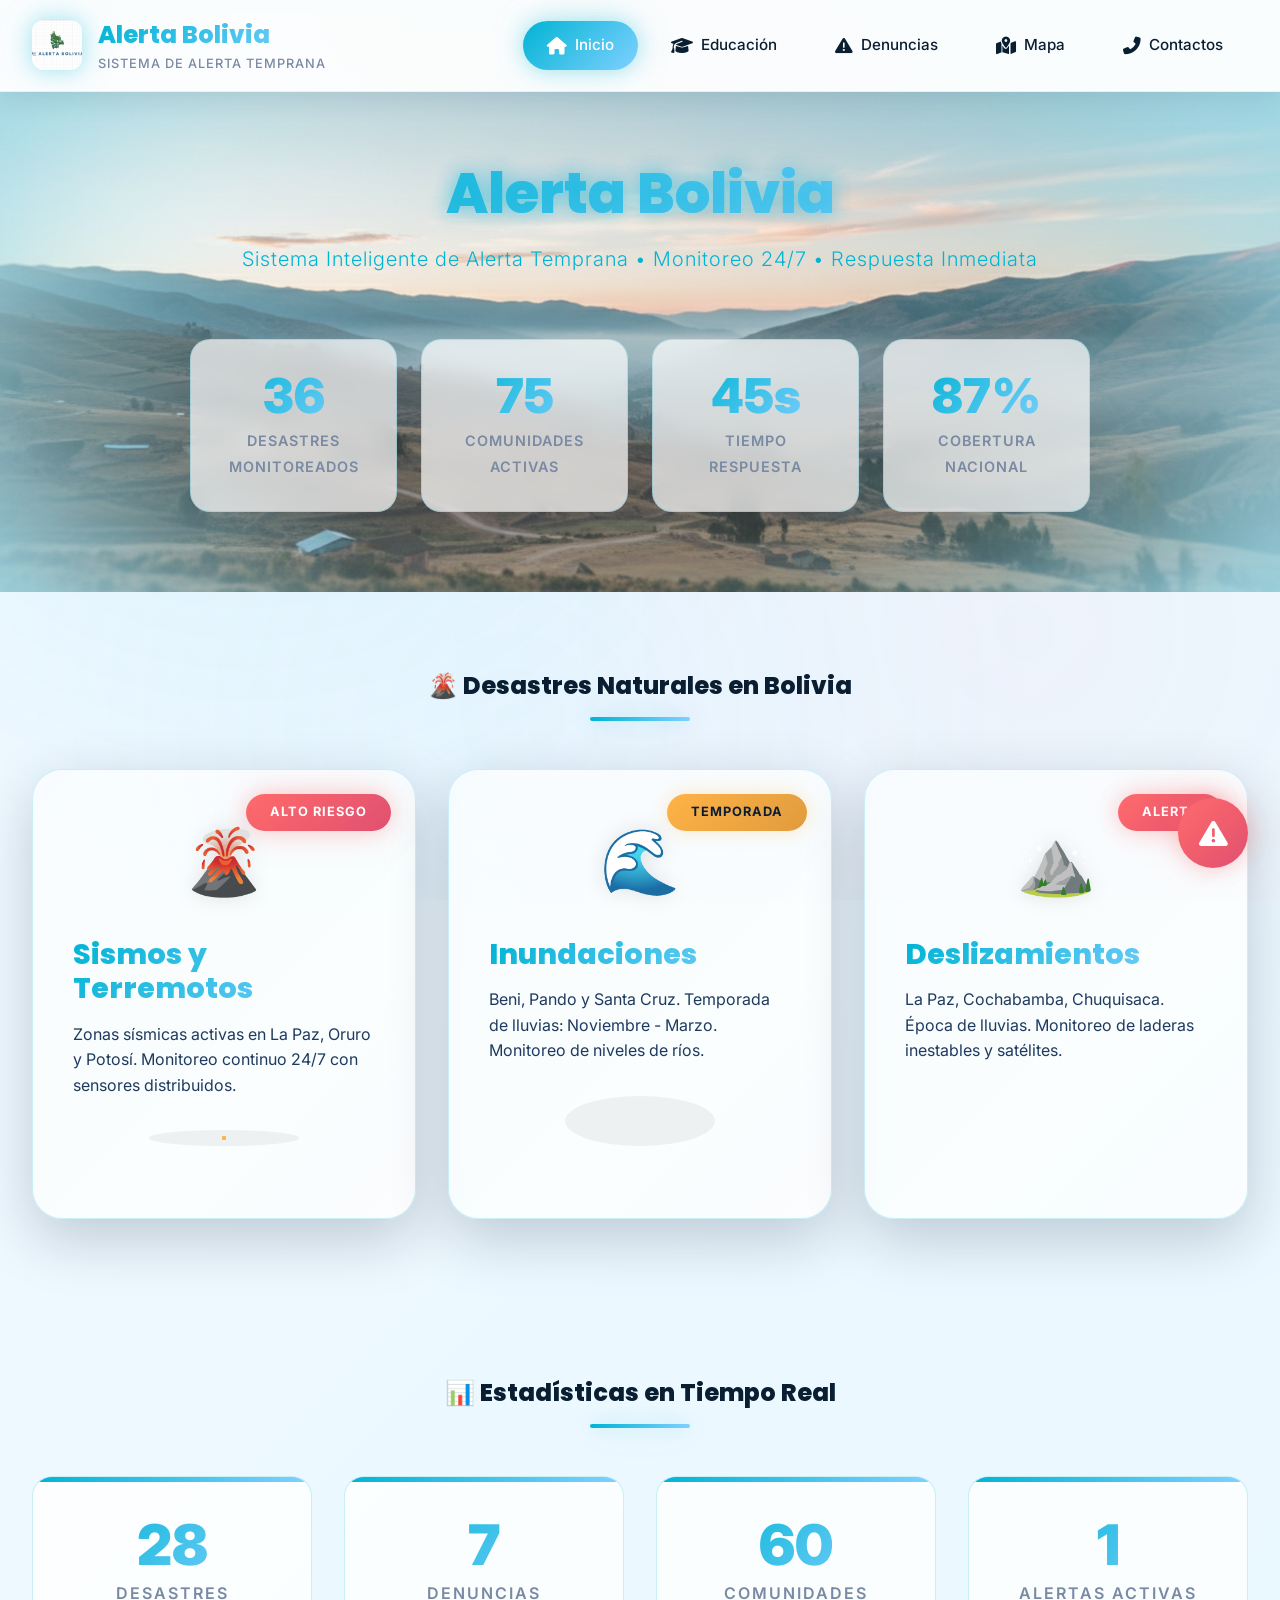
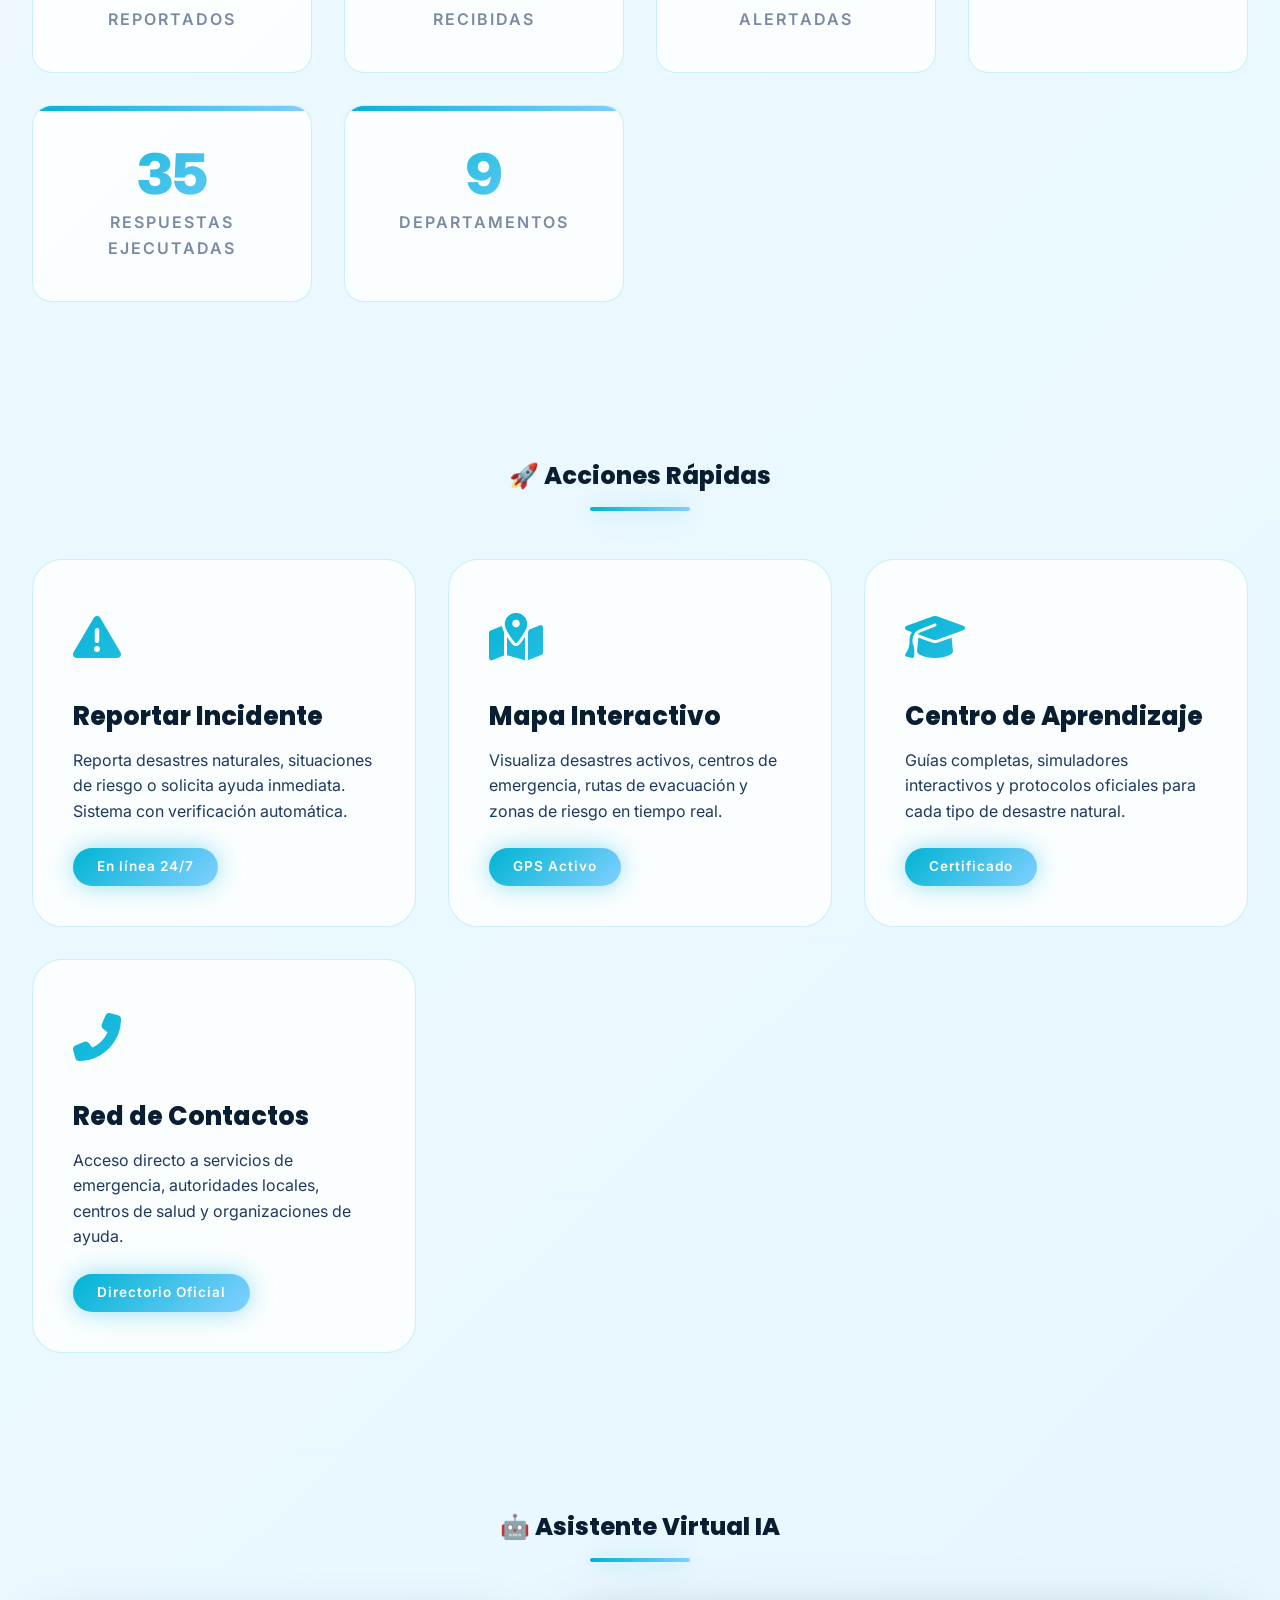
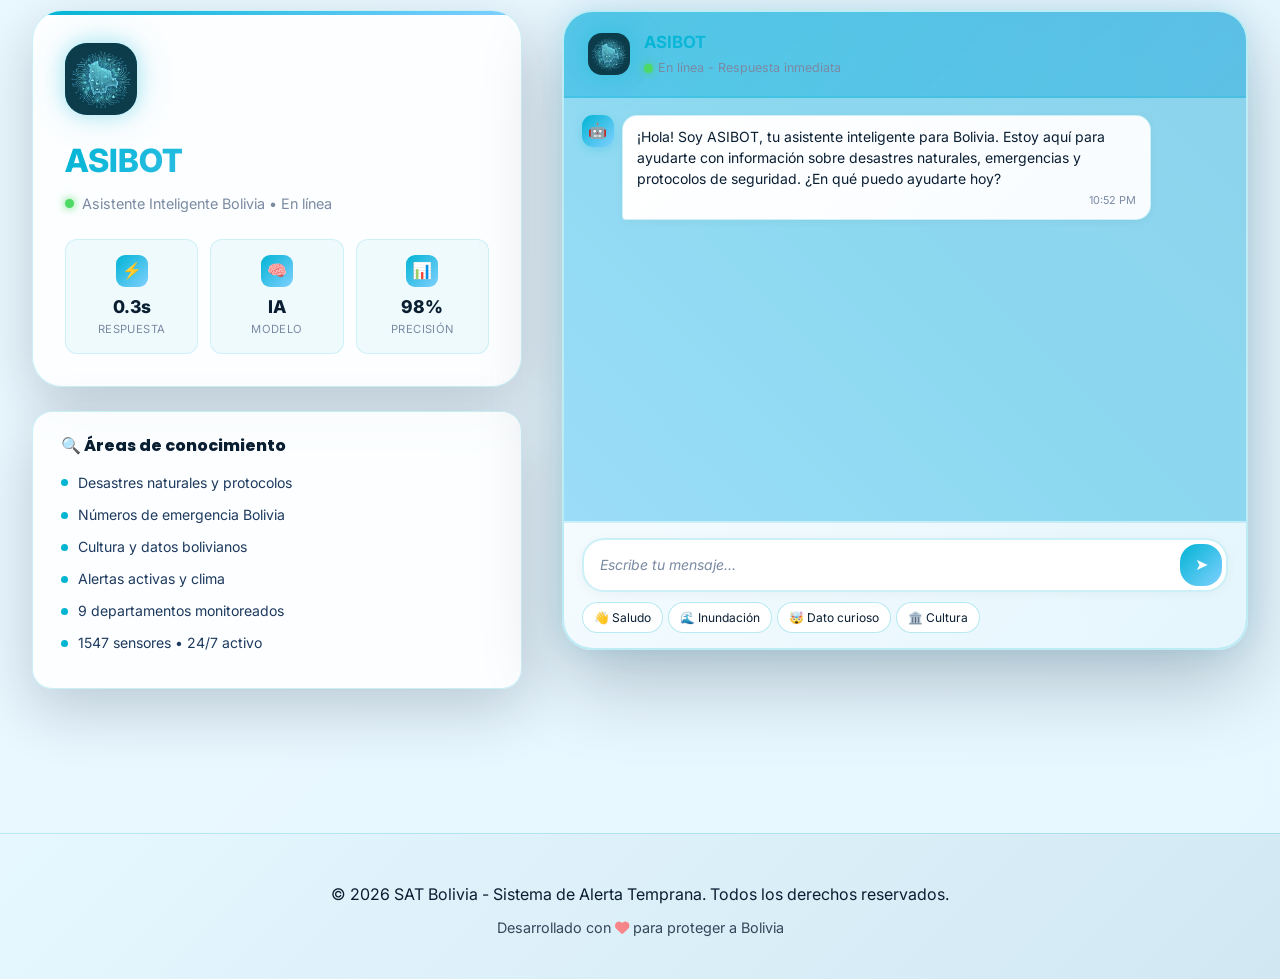
==== index.html @ 6e8999d2 "Update index.html" ====
<!DOCTYPE html>
<html lang="es">

<head>
    <meta charset="UTF-8">
    <meta name="viewport" content="width=device-width, initial-scale=1.0">
    <title>Alerta Bolivia - Sistema de Alerta Temprana</title>
    <meta name="theme-color" content="#E6F7FF">
    <meta name="apple-mobile-web-app-capable" content="yes">
    <meta name="apple-mobile-web-app-status-bar-style" content="black-translucent">
    <meta name="description" content="Sistema de Alerta Temprana de Bolivia - Monitoreo en tiempo real de desastres naturales">
    <link rel="icon" type="image/png" href="logo-192x192.png">
    <link rel="apple-touch-icon" href="logo-192x192.png">
    <link rel="manifest" href="./manifest.json">
    <link href="https://fonts.googleapis.com/css2?family=Inter:wght@300;400;500;600;700;800&family=Poppins:wght@700;800;900&display=swap" rel="stylesheet">
    <link rel="stylesheet" href="https://cdnjs.cloudflare.com/ajax/libs/font-awesome/6.4.0/css/all.min.css">

    <!-- CSS COMÚN (compartido con todas las páginas) -->
    <link rel="stylesheet" href="common.css">

    <!-- CSS ESPECÍFICO DE index.html -->
    <style>
        /* ===== ESTILOS EXCLUSIVOS DE LA PÁGINA DE INICIO ===== */
        
        h1,
        h2,
        h3,
        h4,
        h5,
        h6 {
            font-family: 'Poppins', sans-serif;
            font-weight: 800;
            line-height: 1.2;
            margin-bottom: 1rem;
        }
        
        h1 {
            font-size: 3.5rem;
            background: linear-gradient(135deg, var(--primary), var(--secondary));
            -webkit-background-clip: text;
            background-clip: text;
            color: transparent;
            animation: textGlow 3s ease-in-out infinite alternate;
        }
        
        .hero h1 {
            position: relative;
            animation: melt 3s infinite ease-in-out, textGlow 3s ease-in-out infinite alternate;
            text-shadow: 0 0 20px rgba(0, 180, 212, 0.3);
        }
        
        .hero h1::before,
        .hero h1::after {
            content: 'Alerta Bolivia';
            position: absolute;
            top: 0;
            left: 0;
            width: 100%;
            height: 100%;
            background: linear-gradient(135deg, var(--primary), var(--secondary));
            -webkit-background-clip: text;
            background-clip: text;
            color: transparent;
            z-index: -1;
            opacity: 0.5;
            animation: drip 3s ease-in-out;
        }
        
        .hero h1::after {
            filter: blur(10px);
            opacity: 0.3;
        }
        
        @keyframes melt {
            0%,
            100% {
                transform: translateY(0);
            }
            50% {
                transform: translateY(10px);
            }
        }
        
        @keyframes drip {
            0%,
            100% {
                transform: scaleY(1);
                opacity: 0.5;
            }
            50% {
                transform: scaleY(1.3);
                opacity: 0.7;
            }
        }
        
        @keyframes textGlow {
            from {
                text-shadow: 0 0 20px rgba(0, 180, 212, 0.1);
            }
            to {
                text-shadow: 0 0 30px rgba(0, 180, 212, 0.2), 0 0 40px rgba(0, 180, 212, 0.1);
            }
        }
        
        .hero {
            padding: 10rem 2rem 5rem;
            text-align: center;
            position: relative;
            overflow: hidden;
            max-width: 1550px;
            margin: 0 auto;
            background-image: url('fondo.png');
            background-size: cover;
            background-position: center;
            background-repeat: no-repeat;
            color: white;
        }
        
        .hero-background {
            position: absolute;
            top: 0;
            left: 0;
            width: 100%;
            height: 100%;
            background: radial-gradient(ellipse at center, rgba(0, 180, 212, 0.08) 0%, transparent 70%);
            z-index: -1;
            animation: heroPulse 8s ease-in-out infinite alternate;
        }
        
        @keyframes heroPulse {
            0% {
                transform: scale(1);
                opacity: 0.6;
            }
            100% {
                transform: scale(1.1);
                opacity: 0.8;
            }
        }
        
        .hero-content {
            max-width: 900px;
            margin: 0 auto;
            position: relative;
            z-index: 1;
        }
        
        .hero-subtitle {
            font-size: 1.25rem;
            color: var(--primary);
            margin-bottom: 2rem;
            font-weight: 300;
            letter-spacing: 1px;
        }
        
        .hero-stats {
            display: grid;
            grid-template-columns: repeat(auto-fit, minmax(200px, 1fr));
            gap: 1.5rem;
            margin-top: 4rem;
        }
        
        .hero-stat {
            background: rgba(255, 255, 255, 0.7);
            backdrop-filter: blur(10px);
            border: 1px solid rgba(0, 180, 212, 0.2);
            border-radius: var(--border-radius);
            padding: 2rem;
            text-align: center;
            transition: var(--transition-smooth);
            position: relative;
            overflow: hidden;
        }
        
        .hero-stat::before {
            content: '';
            position: absolute;
            top: -2px;
            left: -2px;
            right: -2px;
            bottom: -2px;
            background: linear-gradient(45deg, var(--primary), var(--secondary), var(--accent));
            border-radius: calc(var(--border-radius) + 2px);
            z-index: -1;
            opacity: 0;
            transition: opacity 0.3s ease;
        }
        
        .hero-stat:hover::before {
            opacity: 1;
            animation: statBorderGlow 3s linear infinite;
        }
        
        @keyframes statBorderGlow {
            0% {
                filter: hue-rotate(0deg);
            }
            100% {
                filter: hue-rotate(360deg);
            }
        }
        
        .hero-stat:hover {
            transform: translateY(-10px) scale(1.05);
            box-shadow: var(--shadow-lg);
            border-color: var(--primary);
        }
        
        .stat-number {
            font-size: 3rem;
            font-weight: 900;
            background: linear-gradient(135deg, var(--primary), var(--secondary));
            -webkit-background-clip: text;
            background-clip: text;
            color: transparent;
            margin-bottom: 0.5rem;
            display: block;
            line-height: 1;
        }
        
        .stat-label {
            font-size: 0.9rem;
            color: var(--gray);
            text-transform: uppercase;
            letter-spacing: 1px;
            font-weight: 600;
        }
        
        .section {
            padding: 5rem 2rem;
            max-width: 1400px;
            margin: 0 auto;
        }
        
        .section-title {
            text-align: center;
            margin-bottom: 3rem;
            position: relative;
        }
        
        .section-title::after {
            content: '';
            display: block;
            width: 100px;
            height: 4px;
            background: linear-gradient(90deg, var(--primary), var(--secondary));
            margin: 1rem auto;
            border-radius: 2px;
            box-shadow: var(--neon-glow);
        }
        
        .disaster-cards {
            display: grid;
            grid-template-columns: repeat(auto-fit, minmax(300px, 1fr));
            gap: 2rem;
            margin-top: 2rem;
        }
        
        .card-container {
            perspective: 1500px;
            height: 450px;
        }
        
        .card {
            width: 100%;
            height: 100%;
            position: relative;
            transform-style: preserve-3d;
            transition: transform 0.8s cubic-bezier(0.175, 0.885, 0.32, 1.275);
            cursor: pointer;
            border-radius: var(--border-radius-lg);
        }
        
        .card-container:hover .card {
            transform: rotateY(180deg);
        }
        
        .card-front,
        .card-back {
            position: absolute;
            width: 100%;
            height: 100%;
            backface-visibility: hidden;
            border-radius: var(--border-radius-lg);
            padding: 2.5rem;
            display: flex;
            flex-direction: column;
            justify-content: space-between;
            background: rgba(255, 255, 255, 0.8);
            border: 1px solid rgba(0, 180, 212, 0.2);
            overflow: hidden;
            box-shadow: var(--shadow-lg);
        }
        
        .card-front::before,
        .card-back::before {
            content: '';
            position: absolute;
            top: 0;
            left: 0;
            right: 0;
            bottom: 0;
            background: linear-gradient(135deg, rgba(0, 180, 212, 0.08), rgba(128, 208, 255, 0.04));
            z-index: -1;
        }
        
        .card-back {
            transform: rotateY(180deg);
            background: rgba(255, 255, 255, 0.9);
            justify-content: center;
            text-align: center;
        }
        
        .card-icon {
            font-size: 4rem;
            text-align: center;
            margin-bottom: 1.5rem;
            filter: drop-shadow(0 0 10px rgba(0, 0, 0, 0.1));
        }
        
        .card-title {
            font-size: 1.8rem;
            margin-bottom: 1rem;
            background: linear-gradient(135deg, var(--primary), var(--secondary));
            -webkit-background-clip: text;
            background-clip: text;
            color: transparent;
        }
        
        .card-description {
            color: var(--dark-light);
            line-height: 1.6;
            margin-bottom: 2rem;
        }
        
        .card-badge {
            position: absolute;
            top: 1.5rem;
            right: 1.5rem;
            padding: 0.5rem 1.5rem;
            border-radius: 50px;
            font-size: 0.8rem;
            font-weight: 700;
            text-transform: uppercase;
            letter-spacing: 1px;
            animation: badgePulse 2s infinite;
        }
        
        @keyframes badgePulse {
            0%,
            100% {
                transform: scale(1);
                opacity: 1;
            }
            50% {
                transform: scale(1.05);
                opacity: 0.9;
            }
        }
        
        .badge-high {
            background: linear-gradient(135deg, var(--danger), var(--accent-dark));
            color: white;
            box-shadow: var(--neon-glow-danger);
        }
        
        .badge-medium {
            background: linear-gradient(135deg, var(--warning), var(--warning-dark));
            color: var(--dark);
            box-shadow: 0 0 20px rgba(255, 179, 71, 0.3);
        }
        
        .badge-low {
            background: linear-gradient(135deg, var(--success), var(--success-dark));
            color: var(--dark);
            box-shadow: var(--neon-glow-success);
        }
        
        .card-back-content h4 {
            color: var(--primary);
            font-size: 1.3rem;
            margin-bottom: 1.5rem;
        }
        
        .card-back-content ul {
            list-style: none;
            text-align: left;
            margin-bottom: 2rem;
        }
        
        .card-back-content li {
            margin-bottom: 0.75rem;
            color: var(--dark-light);
            position: relative;
            padding-left: 1.5rem;
        }
        
        .card-back-content li::before {
            content: '•';
            color: var(--primary);
            font-size: 1.5rem;
            position: absolute;
            left: 0;
            top: -0.3rem;
        }
        
        .graphic-container {
            width: 150px;
            height: 150px;
            margin: 0 auto 2rem;
            position: relative;
        }
        
        .earthquake-graphic {
            position: relative;
            width: 100%;
            height: 100%;
            border-radius: 50%;
            overflow: hidden;
            background: rgba(0, 0, 0, 0.05);
        }
        
        .seismic-wave {
            position: absolute;
            top: 50%;
            left: 50%;
            transform: translate(-50%, -50%);
            border: 2px solid var(--warning);
            border-radius: 50%;
            animation: seismicWave 3s infinite;
        }
        
        @keyframes seismicWave {
            0% {
                width: 20px;
                height: 20px;
                opacity: 1;
            }
            100% {
                width: 150px;
                height: 150px;
                opacity: 0;
            }
        }
        
        .flood-graphic {
            position: relative;
            width: 100%;
            height: 100%;
            background: rgba(0, 0, 0, 0.05);
            border-radius: 50%;
            overflow: hidden;
        }
        
        .water-level {
            position: absolute;
            bottom: 0;
            width: 100%;
            background: linear-gradient(to top, var(--primary), var(--secondary));
            animation: floodRise 4s infinite alternate;
        }
        
        @keyframes floodRise {
            0% {
                height: 30%;
            }
            100% {
                height: 80%;
            }
        }
        
        .stats-grid {
            display: grid;
            grid-template-columns: repeat(auto-fit, minmax(250px, 1fr));
            gap: 2rem;
            margin-top: 3rem;
        }
        
        .stat-card {
            background: rgba(255, 255, 255, 0.8);
            border: 1px solid rgba(0, 180, 212, 0.2);
            border-radius: var(--border-radius);
            padding: 2.5rem 2rem;
            text-align: center;
            transition: var(--transition-smooth);
            position: relative;
            overflow: hidden;
        }
        
        .stat-card:hover {
            transform: translateY(-10px);
            border-color: var(--primary);
            box-shadow: var(--shadow-lg);
        }
        
        .stat-card::before {
            content: '';
            position: absolute;
            top: 0;
            left: 0;
            width: 100%;
            height: 5px;
            background: linear-gradient(90deg, var(--primary), var(--secondary));
        }
        
        .stat-number-lg {
            font-size: 3.5rem;
            font-weight: 900;
            background: linear-gradient(135deg, var(--primary), var(--secondary));
            -webkit-background-clip: text;
            background-clip: text;
            color: transparent;
            margin-bottom: 0.5rem;
            display: block;
            line-height: 1;
        }
        
        .stat-label-lg {
            font-size: 1rem;
            color: var(--gray);
            text-transform: uppercase;
            letter-spacing: 2px;
            font-weight: 600;
        }
        
        .action-grid {
            display: grid;
            grid-template-columns: repeat(auto-fit, minmax(350px, 1fr));
            gap: 2rem;
            margin-top: 3rem;
        }
        
        .action-card {
            background: rgba(255, 255, 255, 0.8);
            border: 1px solid rgba(0, 180, 212, 0.2);
            border-radius: var(--border-radius-lg);
            padding: 2.5rem;
            transition: var(--transition-smooth);
            cursor: pointer;
            position: relative;
            overflow: hidden;
        }
        
        .action-card::before {
            content: '';
            position: absolute;
            top: 0;
            left: -100%;
            width: 100%;
            height: 100%;
            background: linear-gradient(90deg, transparent, rgba(255, 255, 255, 0.2), transparent);
            transition: left 0.7s ease;
        }
        
        .action-card:hover::before {
            left: 100%;
        }
        
        .action-card:hover {
            transform: translateY(-15px) scale(1.03);
            border-color: var(--primary);
            box-shadow: var(--shadow-xl);
            background: white;
        }
        
        .action-icon {
            font-size: 3rem;
            margin-bottom: 1.5rem;
            background: linear-gradient(135deg, var(--primary), var(--secondary));
            -webkit-background-clip: text;
            background-clip: text;
            color: transparent;
        }
        
        .action-title {
            font-size: 1.6rem;
            margin-bottom: 1rem;
            color: var(--dark);
        }
        
        .action-description {
            color: var(--dark-light);
            line-height: 1.6;
            margin-bottom: 1.5rem;
        }
        
        .action-badge {
            display: inline-block;
            padding: 0.5rem 1.5rem;
            background: linear-gradient(135deg, var(--primary), var(--secondary));
            color: white;
            border-radius: 50px;
            font-size: 0.85rem;
            font-weight: 600;
            letter-spacing: 1px;
            box-shadow: var(--neon-glow);
        }
        
        .push-permission {
            position: fixed;
            bottom: 100px;
            right: 20px;
            background: rgba(255, 255, 255, 0.95);
            border: 1px solid rgba(0, 180, 212, 0.2);
            border-radius: var(--border-radius);
            padding: 1.5rem;
            max-width: 350px;
            backdrop-filter: blur(20px);
            box-shadow: var(--shadow-xl);
            animation: slideUp 0.5s ease;
            z-index: 9998;
        }
        
        @keyframes slideUp {
            from {
                opacity: 0;
                transform: translateY(100%);
            }
            to {
                opacity: 1;
                transform: translateY(0);
            }
        }
        
        .push-header {
            display: flex;
            align-items: center;
            gap: 0.75rem;
            margin-bottom: 1rem;
        }
        
        .push-header i {
            font-size: 1.5rem;
            color: var(--primary);
        }
        
        .push-header h3 {
            font-size: 1.2rem;
            margin: 0;
            color: var(--dark);
        }
        
        .push-text {
            color: var(--dark-light);
            font-size: 0.95rem;
            line-height: 1.5;
            margin-bottom: 1.5rem;
        }
        
        .push-buttons {
            display: flex;
            gap: 0.75rem;
        }
        
        .push-btn {
            flex: 1;
            padding: 0.75rem;
            border: none;
            border-radius: var(--border-radius-sm);
            font-weight: 600;
            cursor: pointer;
            transition: var(--transition-fast);
            display: flex;
            align-items: center;
            justify-content: center;
            gap: 0.5rem;
        }
        
        .push-btn.allow {
            background: linear-gradient(135deg, var(--primary), var(--primary-dark));
            color: white;
        }
        
        .push-btn.deny {
            background: rgba(0, 0, 0, 0.05);
            color: var(--dark);
        }
        
        .push-btn:hover {
            transform: translateY(-2px);
            box-shadow: 0 5px 15px rgba(0, 0, 0, 0.1);
        }
        /* CHATBOT (exclusivo) */
        
        .chatbot-section {
            padding: 5rem 2rem;
            max-width: 1400px;
            margin: 0 auto;
        }
        
        .chatbot-layout {
            display: grid;
            grid-template-columns: 1fr 1.4fr;
            gap: 2.5rem;
            align-items: start;
        }
        
        .chatbot-info {
            display: flex;
            flex-direction: column;
            gap: 1.5rem;
        }
        
        .chatbot-info-card {
            background: rgba(255, 255, 255, 0.85);
            border: 1px solid rgba(0, 180, 212, 0.2);
            border-radius: var(--border-radius-lg);
            padding: 2rem;
            backdrop-filter: blur(10px);
            box-shadow: var(--shadow-lg);
            position: relative;
            overflow: hidden;
        }
        
        .chatbot-info-card::before {
            content: '';
            position: absolute;
            top: 0;
            left: 0;
            width: 100%;
            height: 4px;
            background: linear-gradient(90deg, var(--primary), var(--secondary));
        }
        
        .chatbot-avatar-wrap {
            width: 72px;
            height: 72px;
            background: linear-gradient(135deg, var(--primary), var(--secondary));
            border-radius: 22px;
            display: flex;
            align-items: center;
            justify-content: center;
            font-size: 2.2rem;
            box-shadow: var(--neon-glow);
            animation: logoFloat 4s ease-in-out infinite;
            margin-bottom: 1.25rem;
            overflow: hidden;
        }
        
        .chatbot-avatar-wrap img {
            width: 100%;
            height: 100%;
            object-fit: cover;
            border-radius: 18px;
        }
        
        .chatbot-name-title {
            font-size: 2rem;
            font-weight: 800;
            background: linear-gradient(135deg, var(--primary), var(--secondary));
            -webkit-background-clip: text;
            background-clip: text;
            color: transparent;
            margin-bottom: 0.4rem;
        }
        
        .chatbot-status-row {
            display: flex;
            align-items: center;
            gap: 0.5rem;
            font-size: 0.9rem;
            color: var(--gray);
            margin-bottom: 1.5rem;
        }
        
        .online-dot {
            width: 9px;
            height: 9px;
            background: var(--success);
            border-radius: 50%;
            animation: dotPulse 2s infinite;
            box-shadow: 0 0 8px var(--success);
        }
        
        @keyframes dotPulse {
            0%,
            100% {
                opacity: 1;
                transform: scale(1);
            }
            50% {
                opacity: 0.7;
                transform: scale(1.2);
            }
        }
        
        .chatbot-stats-row {
            display: grid;
            grid-template-columns: repeat(3, 1fr);
            gap: 0.75rem;
        }
        
        .cbot-stat {
            background: rgba(0, 180, 212, 0.05);
            border: 1px solid rgba(0, 180, 212, 0.15);
            border-radius: var(--border-radius-sm);
            padding: 0.9rem 0.5rem;
            text-align: center;
        }
        
        .cbot-stat-icon {
            width: 32px;
            height: 32px;
            background: linear-gradient(135deg, var(--primary), var(--secondary));
            border-radius: 9px;
            display: flex;
            align-items: center;
            justify-content: center;
            font-size: 1rem;
            margin: 0 auto 0.4rem;
        }
        
        .cbot-stat-val {
            font-size: 1.1rem;
            font-weight: 800;
            color: var(--dark);
        }
        
        .cbot-stat-lbl {
            font-size: 0.7rem;
            color: var(--gray);
            text-transform: uppercase;
            letter-spacing: 0.4px;
        }
        
        .chatbot-knowledge-card {
            background: rgba(255, 255, 255, 0.85);
            border: 1px solid rgba(0, 180, 212, 0.2);
            border-radius: var(--border-radius);
            padding: 1.5rem 1.75rem;
            backdrop-filter: blur(10px);
            box-shadow: var(--shadow-lg);
        }
        
        .chatbot-knowledge-card h4 {
            font-size: 1rem;
            color: var(--dark);
            margin-bottom: 1rem;
        }
        
        .know-tag {
            display: flex;
            align-items: center;
            gap: 0.6rem;
            font-size: 0.88rem;
            color: var(--dark-light);
            margin-bottom: 0.6rem;
        }
        
        .know-dot {
            width: 7px;
            height: 7px;
            background: var(--primary);
            border-radius: 50%;
            flex-shrink: 0;
            animation: knowPulse 2s infinite;
        }
        
        @keyframes knowPulse {
            0%,
            100% {
                opacity: 0.3;
            }
            50% {
                opacity: 1;
            }
        }
        
        .chat-widget {
            background: rgba(255, 255, 255, 0.88);
            backdrop-filter: blur(20px);
            -webkit-backdrop-filter: blur(20px);
            border: 2px solid rgba(0, 180, 212, 0.25);
            border-radius: var(--border-radius-lg);
            box-shadow: var(--shadow-xl), 0 0 30px rgba(0, 180, 212, 0.15);
            display: flex;
            flex-direction: column;
            overflow: hidden;
            position: relative;
            height: 640px;
            transition: var(--transition-smooth);
        }
        
        .chat-widget:hover {
            border-color: var(--primary);
            box-shadow: var(--shadow-xl), 0 0 40px rgba(0, 180, 212, 0.25);
        }
        
        .chat-widget::before {
            content: '';
            position: absolute;
            top: -2px;
            left: -2px;
            right: -2px;
            bottom: -2px;
            background: linear-gradient(45deg, var(--primary), var(--secondary), var(--primary-light), var(--secondary-dark), var(--primary));
            border-radius: calc(var(--border-radius-lg) + 2px);
            z-index: -1;
            animation: borderGlow 6s linear infinite;
            background-size: 300% 300%;
        }
        
        @keyframes borderGlow {
            0% {
                background-position: 0% 50%;
                opacity: 0.5;
            }
            50% {
                background-position: 100% 50%;
                opacity: 0.8;
            }
            100% {
                background-position: 0% 50%;
                opacity: 0.5;
            }
        }
        
        .chat-widget-header {
            padding: 1.1rem 1.5rem;
            background: linear-gradient(135deg, rgba(0, 180, 212, 0.1), rgba(128, 208, 255, 0.05));
            border-bottom: 2px solid rgba(0, 180, 212, 0.2);
            display: flex;
            align-items: center;
            gap: 0.9rem;
        }
        
        .chat-widget-avatar {
            width: 42px;
            height: 42px;
            background: linear-gradient(135deg, var(--primary), var(--secondary));
            border-radius: 14px;
            display: flex;
            align-items: center;
            justify-content: center;
            font-size: 1.3rem;
            box-shadow: var(--neon-glow);
            overflow: hidden;
            flex-shrink: 0;
        }
        
        .chat-widget-avatar img {
            width: 100%;
            height: 100%;
            object-fit: cover;
            border-radius: 10px;
        }
        
        .chat-widget-info {
            flex: 1;
        }
        
        .chat-widget-name {
            font-size: 1.05rem;
            font-weight: 700;
            background: linear-gradient(135deg, var(--primary), var(--secondary));
            -webkit-background-clip: text;
            background-clip: text;
            color: transparent;
            margin-bottom: 2px;
        }
        
        .chat-widget-status {
            display: flex;
            align-items: center;
            gap: 5px;
            font-size: 0.78rem;
            color: var(--gray);
        }
        
        .chat-messages {
            flex: 1;
            padding: 1.1rem;
            overflow-y: auto;
            display: flex;
            flex-direction: column;
            gap: 0.85rem;
            background: rgba(255, 255, 255, 0.3);
            scroll-behavior: smooth;
        }
        
        .chat-messages::-webkit-scrollbar {
            width: 5px;
        }
        
        .chat-messages::-webkit-scrollbar-track {
            background: rgba(0, 180, 212, 0.08);
            border-radius: 10px;
        }
        
        .chat-messages::-webkit-scrollbar-thumb {
            background: linear-gradient(135deg, var(--primary), var(--secondary));
            border-radius: 10px;
        }
        
        .chat-message {
            display: flex;
            gap: 8px;
            max-width: 88%;
            animation: msgAppear 0.4s cubic-bezier(0.175, 0.885, 0.32, 1.275);
        }
        
        @keyframes msgAppear {
            from {
                opacity: 0;
                transform: translateY(12px) scale(0.96);
            }
            to {
                opacity: 1;
                transform: translateY(0) scale(1);
            }
        }
        
        .chat-message.bot {
            align-self: flex-start;
        }
        
        .chat-message.user {
            align-self: flex-end;
            flex-direction: row-reverse;
        }
        
        .msg-avatar {
            width: 32px;
            height: 32px;
            background: linear-gradient(135deg, var(--primary), var(--secondary));
            border-radius: 11px;
            display: flex;
            align-items: center;
            justify-content: center;
            font-size: 0.95rem;
            color: white;
            box-shadow: 0 3px 10px rgba(0, 180, 212, 0.22);
            flex-shrink: 0;
            overflow: hidden;
        }
        
        .msg-avatar img {
            width: 100%;
            height: 100%;
            object-fit: cover;
        }
        
        .chat-message.user .msg-avatar {
            background: linear-gradient(135deg, var(--accent), var(--accent-dark));
        }
        
        .msg-content {
            background: white;
            padding: 10px 14px;
            border-radius: 15px;
            border: 1px solid rgba(0, 180, 212, 0.18);
            box-shadow: 0 2px 10px rgba(0, 0, 0, 0.04);
            word-wrap: break-word;
            overflow-wrap: break-word;
            white-space: normal;
            line-height: 1.5;
        }
        
        .chat-message.bot .msg-content {
            border-bottom-left-radius: 4px;
            background: linear-gradient(135deg, white, #f8fcff);
        }
        
        .chat-message.user .msg-content {
            border-bottom-right-radius: 4px;
            background: linear-gradient(135deg, var(--primary), var(--secondary));
            color: white;
            border-color: transparent;
        }
        
        .msg-text {
            font-size: 0.875rem;
            line-height: 1.5;
            margin-bottom: 3px;
            white-space: pre-wrap;
        }
        
        .msg-time {
            font-size: 0.68rem;
            color: var(--gray);
            text-align: right;
        }
        
        .chat-message.user .msg-time {
            color: rgba(255, 255, 255, 0.7);
        }
        
        .typing-indicator {
            display: flex;
            gap: 4px;
            padding: 9px 13px;
            background: white;
            border-radius: 15px;
            border-bottom-left-radius: 4px;
            width: fit-content;
            border: 1px solid rgba(0, 180, 212, 0.18);
        }
        
        .typing-dot {
            width: 6px;
            height: 6px;
            background: var(--primary);
            border-radius: 50%;
            animation: typing 1.4s infinite;
        }
        
        .typing-dot:nth-child(2) {
            animation-delay: 0.2s;
        }
        
        .typing-dot:nth-child(3) {
            animation-delay: 0.4s;
        }
        
        @keyframes typing {
            0%,
            60%,
            100% {
                transform: translateY(0);
                opacity: 0.3;
            }
            30% {
                transform: translateY(-6px);
                opacity: 1;
            }
        }
        
        .chat-input-area {
            padding: 0.9rem 1.1rem;
            background: linear-gradient(135deg, rgba(255, 255, 255, 0.92), rgba(240, 249, 255, 0.92));
            border-top: 2px solid rgba(0, 180, 212, 0.15);
        }
        
        .chat-input-wrapper {
            display: flex;
            gap: 7px;
            background: white;
            border-radius: 22px;
            padding: 4px;
            border: 2px solid rgba(0, 180, 212, 0.2);
            transition: var(--transition-smooth);
            box-shadow: 0 2px 12px rgba(0, 0, 0, 0.04);
            margin-bottom: 0.65rem;
        }
        
        .chat-input-wrapper:focus-within {
            border-color: var(--primary);
            box-shadow: var(--neon-glow);
        }
        
        .chat-text-input {
            flex: 1;
            border: none;
            padding: 9px 12px;
            font-size: 0.875rem;
            background: transparent;
            outline: none;
            font-family: 'Inter', sans-serif;
        }
        
        .chat-text-input::placeholder {
            color: var(--gray);
            font-style: italic;
        }
        
        .chat-send-btn {
            width: 42px;
            height: 42px;
            border: none;
            background: linear-gradient(135deg, var(--primary), var(--secondary));
            color: white;
            border-radius: 18px;
            font-size: 1rem;
            cursor: pointer;
            transition: var(--transition-smooth);
            display: flex;
            align-items: center;
            justify-content: center;
            flex-shrink: 0;
        }
        
        .chat-send-btn:hover {
            transform: scale(1.1) rotate(5deg);
            box-shadow: var(--neon-glow);
        }
        
        .chat-suggestions {
            display: flex;
            gap: 5px;
            flex-wrap: wrap;
        }
        
        .chat-suggestion {
            padding: 5px 11px;
            background: white;
            border: 1px solid rgba(0, 180, 212, 0.28);
            border-radius: 18px;
            font-size: 0.75rem;
            color: var(--dark);
            cursor: pointer;
            transition: var(--transition-smooth);
            display: flex;
            align-items: center;
            gap: 3px;
            white-space: nowrap;
        }
        
        .chat-suggestion:hover {
            background: linear-gradient(135deg, var(--primary), var(--secondary));
            color: white;
            transform: translateY(-2px);
            box-shadow: var(--neon-glow);
            border-color: transparent;
        }
        
        @media (max-width: 1100px) {
            .chatbot-layout {
                grid-template-columns: 1fr;
            }
            .chatbot-info {
                display: grid;
                grid-template-columns: 1fr 1fr;
            }
            .chat-widget {
                height: 540px;
            }
        }
        
        @media (max-width: 992px) {
            .disaster-cards {
                grid-template-columns: repeat(2, 1fr);
            }
            .action-grid {
                grid-template-columns: repeat(2, 1fr);
            }
        }
        
        @media (max-width: 768px) {
            h1 {
                font-size: 2.5rem;
            }
            h2 {
                font-size: 2rem;
            }
            .hero {
                padding: 8rem 1rem 3rem;
            }
            .section {
                padding: 3rem 1rem;
            }
            .disaster-cards,
            .action-grid {
                grid-template-columns: 1fr;
            }
            .push-permission {
                right: 10px;
                left: 10px;
                max-width: none;
            }
            .chatbot-info {
                grid-template-columns: 1fr;
            }
            .chatbot-section {
                padding: 3rem 1rem;
            }
            .chat-widget {
                height: 500px;
            }
        }
        
        @media (max-width: 480px) {
            h1 {
                font-size: 2rem;
            }
            h2 {
                font-size: 1.8rem;
            }
            .hero-stat,
            .stat-card {
                padding: 1.5rem;
            }
            .chat-widget {
                height: 450px;
            }
            .chatbot-stats-row {
                gap: 0.5rem;
            }
        }
        
        .cursor-blink {
            animation: cursorBlink 0.7s step-end infinite;
            display: inline-block;
        }
        
        @keyframes cursorBlink {
            0%,
            100% {
                opacity: 1
            }
            50% {
                opacity: 0
            }
        }
    </style>
</head>

<body>

    <!-- HEADER -->
    <header class="header" id="header">
        <div class="logo-container" onclick="window.location.href='index.html'">
            <div class="logo-img"><img src="logo.jpg" alt="Alerta Bolivia"></div>
            <div class="logo-text">
                <div class="logo-title">Alerta Bolivia</div>
                <div class="logo-subtitle">Sistema de Alerta Temprana</div>
            </div>
        </div>
        <nav class="nav-menu">
            <a href="index.html" class="nav-link active"><i class="fas fa-home"></i> Inicio</a>
            <a href="educacion.html" class="nav-link"><i class="fas fa-graduation-cap"></i> Educación</a>
            <a href="denuncias.html" class="nav-link"><i class="fas fa-exclamation-triangle"></i> Denuncias</a>
            <a href="mapa.html" class="nav-link"><i class="fas fa-map-marked-alt"></i> Mapa</a>
            <a href="contactos.html" class="nav-link"><i class="fas fa-phone-alt"></i> Contactos</a>
            <a href="login.html" class="nav-link" id="userLink" style="display:none;"><i class="fas fa-user"></i> <span id="userName"></span></a>
        </nav>
    </header>

    <!-- NOTIFICACIONES (TOAST) -->
    <div class="notification-toast" id="notificationToast">
        <div class="notification-title" id="toastTitle">Notificación</div>
        <div class="notification-message" id="toastMessage">Mensaje del sistema</div>
    </div>

    <!-- CONTENEDOR DE NOTIFICACIONES (para SATBolivia) -->
    <div class="notification-container" id="notificationContainer"></div>

    <!-- HERO -->
    <section class="hero">
        <div class="hero-background"></div>
        <div class="hero-content">
            <h1>Alerta Bolivia</h1>
            <p class="hero-subtitle">Sistema Inteligente de Alerta Temprana • Monitoreo 24/7 • Respuesta Inmediata</p>
            <div class="hero-stats">
                <div class="hero-stat"><span class="stat-number" id="statDesastres">0</span><span class="stat-label">Desastres Monitoreados</span></div>
                <div class="hero-stat"><span class="stat-number" id="statComunidades">0</span><span class="stat-label">Comunidades Activas</span></div>
                <div class="hero-stat"><span class="stat-number" id="statTiempoRespuesta">0s</span><span class="stat-label">Tiempo Respuesta</span></div>
                <div class="hero-stat"><span class="stat-number" id="statCobertura">0%</span><span class="stat-label">Cobertura Nacional</span></div>
            </div>
        </div>
    </section>

    <!-- DESASTRES -->
    <section class="section" id="desastres">
        <h2 class="section-title">🌋 Desastres Naturales en Bolivia</h2>
        <div class="disaster-cards">
            <div class="card-container">
                <div class="card">
                    <div class="card-front">
                        <div class="card-badge badge-high">Alto Riesgo</div>
                        <div class="card-icon" style="color:#FFB347;">🌋</div>
                        <h3 class="card-title">Sismos y Terremotos</h3>
                        <p class="card-description">Zonas sísmicas activas en La Paz, Oruro y Potosí. Monitoreo continuo 24/7 con sensores distribuidos.</p>
                        <div class="graphic-container">
                            <div class="earthquake-graphic">
                                <div class="seismic-wave"></div>
                                <div class="seismic-wave" style="animation-delay:0.5s;"></div>
                                <div class="seismic-wave" style="animation-delay:1s;"></div>
                            </div>
                        </div>
                    </div>
                    <div class="card-back">
                        <div class="card-back-content">
                            <h4><i class="fas fa-exclamation-circle"></i> Protocolo Sísmico</h4>
                            <ul>
                                <li>Buscar zonas de seguridad estructural</li>
                                <li>Alejarse de ventanas y objetos pesados</li>
                                <li>Mantener kit de emergencia accesible</li>
                                <li>Seguir instrucciones de Defensa Civil</li>
                            </ul>
                            <p><strong>Contactos:</strong> Bomberos 119 • Emergencias 911</p>
                        </div>
                    </div>
                </div>
            </div>
            <div class="card-container">
                <div class="card">
                    <div class="card-front">
                        <div class="card-badge badge-medium">Temporada</div>
                        <div class="card-icon" style="color:#00B4D4;">🌊</div>
                        <h3 class="card-title">Inundaciones</h3>
                        <p class="card-description">Beni, Pando y Santa Cruz. Temporada de lluvias: Noviembre - Marzo. Monitoreo de niveles de ríos.</p>
                        <div class="graphic-container">
                            <div class="flood-graphic">
                                <div class="water-level"></div>
                            </div>
                        </div>
                    </div>
                    <div class="card-back">
                        <div class="card-back-content">
                            <h4><i class="fas fa-exclamation-circle"></i> Protocolo Inundación</h4>
                            <ul>
                                <li>Evacuar inmediatamente a zonas altas</li>
                                <li>No intentar cruzar corrientes de agua</li>
                                <li>Desconectar energía eléctrica</li>
                                <li>Seguir rutas de evacuación señalizadas</li>
                            </ul>
                            <p><strong>Contactos:</strong> SENAMHI 800-10-6106 • Bomberos 119</p>
                        </div>
                    </div>
                </div>
            </div>
            <div class="card-container">
                <div class="card">
                    <div class="card-front">
                        <div class="card-badge badge-high">Alerta</div>
                        <div class="card-icon" style="color:#4CD964;">⛰️</div>
                        <h3 class="card-title">Deslizamientos</h3>
                        <p class="card-description">La Paz, Cochabamba, Chuquisaca. Época de lluvias. Monitoreo de laderas inestables y satélites.</p>
                        <div class="graphic-container"></div>
                    </div>
                    <div class="card-back">
                        <div class="card-back-content">
                            <h4><i class="fas fa-exclamation-circle"></i> Protocolo Deslizamientos</h4>
                            <ul>
                                <li>Evacuar inmediatamente de laderas</li>
                                <li>Reportar grietas o movimientos de tierra</li>
                                <li>Buscar terreno estable y plano</li>
                                <li>No regresar hasta autorización oficial</li>
                            </ul>
                            <p><strong>Contactos:</strong> Municipio local • Bomberos 119</p>
                        </div>
                    </div>
                </div>
            </div>
        </div>
    </section>

    <!-- ESTADÍSTICAS -->
    <section class="section" id="estadisticas">
        <h2 class="section-title">📊 Estadísticas en Tiempo Real</h2>
        <div class="stats-grid">
            <div class="stat-card"><span class="stat-number-lg" id="totalDesastres">0</span><span class="stat-label-lg">Desastres Reportados</span></div>
            <div class="stat-card"><span class="stat-number-lg" id="totalDenuncias">0</span><span class="stat-label-lg">Denuncias Recibidas</span></div>
            <div class="stat-card"><span class="stat-number-lg" id="totalComunidades">0</span><span class="stat-label-lg">Comunidades Alertadas</span></div>
            <div class="stat-card"><span class="stat-number-lg" id="alertasActivas">0</span><span class="stat-label-lg">Alertas Activas</span></div>
            <div class="stat-card"><span class="stat-number-lg" id="respuestasEjecutadas">0</span><span class="stat-label-lg">Respuestas Ejecutadas</span></div>
            <div class="stat-card"><span class="stat-number-lg">9</span><span class="stat-label-lg">Departamentos</span></div>
        </div>
    </section>

    <!-- ACCIONES RÁPIDAS -->
    <section class="section" id="acciones">
        <h2 class="section-title">🚀 Acciones Rápidas</h2>
        <div class="action-grid">
            <div class="action-card" onclick="window.location.href='denuncias.html'">
                <div class="action-icon"><i class="fas fa-exclamation-triangle"></i></div>
                <h3 class="action-title">Reportar Incidente</h3>
                <p class="action-description">Reporta desastres naturales, situaciones de riesgo o solicita ayuda inmediata. Sistema con verificación automática.</p><span class="action-badge">En línea 24/7</span></div>
            <div class="action-card" onclick="window.location.href='mapa.html'">
                <div class="action-icon"><i class="fas fa-map-marked-alt"></i></div>
                <h3 class="action-title">Mapa Interactivo</h3>
                <p class="action-description">Visualiza desastres activos, centros de emergencia, rutas de evacuación y zonas de riesgo en tiempo real.</p><span class="action-badge">GPS Activo</span></div>
            <div class="action-card" onclick="window.location.href='educacion.html'">
                <div class="action-icon"><i class="fas fa-graduation-cap"></i></div>
                <h3 class="action-title">Centro de Aprendizaje</h3>
                <p class="action-description">Guías completas, simuladores interactivos y protocolos oficiales para cada tipo de desastre natural.</p><span class="action-badge">Certificado</span></div>
            <div class="action-card" onclick="window.location.href='contactos.html'">
                <div class="action-icon"><i class="fas fa-phone-alt"></i></div>
                <h3 class="action-title">Red de Contactos</h3>
                <p class="action-description">Acceso directo a servicios de emergencia, autoridades locales, centros de salud y organizaciones de ayuda.</p><span class="action-badge">Directorio Oficial</span></div>
        </div>
    </section>

    <!-- CHATBOT ASIBOT -->
    <section class="chatbot-section" id="asistente">
        <h2 class="section-title">🤖 Asistente Virtual IA</h2>
        <div class="chatbot-layout">
            <div class="chatbot-info">
                <div class="chatbot-info-card">
                    <div class="chatbot-avatar-wrap"><img src="LOGO_IA.png" alt="ASIBOT" onerror="this.style.display='none';this.parentElement.innerHTML='🤖';"></div>
                    <div class="chatbot-name-title">ASIBOT</div>
                    <div class="chatbot-status-row"><span class="online-dot"></span><span>Asistente Inteligente Bolivia • En línea</span></div>
                    <div class="chatbot-stats-row">
                        <div class="cbot-stat">
                            <div class="cbot-stat-icon">⚡</div>
                            <div class="cbot-stat-val">0.3s</div>
                            <div class="cbot-stat-lbl">Respuesta</div>
                        </div>
                        <div class="cbot-stat">
                            <div class="cbot-stat-icon">🧠</div>
                            <div class="cbot-stat-val">IA</div>
                            <div class="cbot-stat-lbl">Modelo</div>
                        </div>
                        <div class="cbot-stat">
                            <div class="cbot-stat-icon">📊</div>
                            <div class="cbot-stat-val">98%</div>
                            <div class="cbot-stat-lbl">Precisión</div>
                        </div>
                    </div>
                </div>
                <div class="chatbot-knowledge-card">
                    <h4>🔍 Áreas de conocimiento</h4>
                    <div class="know-tag"><span class="know-dot"></span><span>Desastres naturales y protocolos</span></div>
                    <div class="know-tag"><span class="know-dot"></span><span>Números de emergencia Bolivia</span></div>
                    <div class="know-tag"><span class="know-dot"></span><span>Cultura y datos bolivianos</span></div>
                    <div class="know-tag"><span class="know-dot"></span><span>Alertas activas y clima</span></div>
                    <div class="know-tag"><span class="know-dot"></span><span>9 departamentos monitoreados</span></div>
                    <div class="know-tag"><span class="know-dot"></span><span>1547 sensores • 24/7 activo</span></div>
                </div>
            </div>
            <div class="chat-widget">
                <div class="chat-widget-header">
                    <div class="chat-widget-avatar"><img src="LOGO_IA.png" alt="ASIBOT" onerror="this.style.display='none';this.parentElement.innerHTML='🤖';"></div>
                    <div class="chat-widget-info">
                        <div class="chat-widget-name">ASIBOT</div>
                        <div class="chat-widget-status"><span class="online-dot"></span><span>En línea - Respuesta inmediata</span></div>
                    </div>
                </div>
                <div class="chat-messages" id="chatMessages">
                    <div class="chat-message bot">
                        <div class="msg-avatar">🤖</div>
                        <div class="msg-content">
                            <div class="msg-text">¡Hola! Soy ASIBOT, tu asistente inteligente para Bolivia. Estoy aquí para ayudarte con información sobre desastres naturales, emergencias y protocolos de seguridad. ¿En qué puedo ayudarte hoy?</div>
                            <div class="msg-time" id="reloj"></div>
                        </div>
                    </div>
                </div>
                <div class="chat-input-area">
                    <div class="chat-input-wrapper">
                        <input type="text" class="chat-text-input" id="chatInput" placeholder="Escribe tu mensaje...">
                        <button class="chat-send-btn" onclick="sendChatMessage()">➤</button>
                    </div>
                    <div class="chat-suggestions">
                        <div class="chat-suggestion" onclick="useChatSuggestion('Hola, ¿cómo estás?')">👋 Saludo</div>
                        <div class="chat-suggestion" onclick="useChatSuggestion('¿Qué hacer en caso de inundación?')">🌊 Inundación</div>
                        <div class="chat-suggestion" onclick="useChatSuggestion('Cuéntame un dato curioso')">🤯 Dato curioso</div>
                        <div class="chat-suggestion" onclick="useChatSuggestion('¿Cuál es la capital de Bolivia?')">🏛️ Cultura</div>
                    </div>
                </div>
            </div>
        </div>
    </section>

    <!-- MODAL DE EMERGENCIA -->
    <div class="modal" id="emergencyModal">
        <div class="modal-content">
            <button class="modal-close" onclick="document.getElementById('emergencyModal').classList.remove('active')">&times;</button>
            <div class="modal-header">
                <h3 class="modal-title">🚨 ALERTA DE EMERGENCIA</h3>
                <p class="modal-subtitle">Solo usar en situaciones reales de peligro</p>
            </div>
            <div class="modal-body">
                <p class="modal-text">Esta alerta notificará inmediatamente a los servicios de emergencia con tu ubicación exacta.</p>
                <div class="location-status" id="locationStatus">
                    <p><i class="fas fa-map-marker-alt"></i> Obteniendo tu ubicación...</p>
                </div>
                <div class="emergency-info" style="background:rgba(255,255,255,0.5);padding:1rem;border-radius:var(--border-radius-sm);border-left:4px solid var(--danger);margin:1rem 0;text-align:left;">
                    <h4 style="color:var(--danger);margin-bottom:0.5rem;"><i class="fas fa-info-circle"></i> Información que se enviará:</h4>
                    <ul style="color:var(--dark-light);font-size:0.9rem;padding-left:1rem;list-style:disc;">
                        <li><strong>Tipo:</strong> EMERGENCIA INMEDIATA</li>
                        <li><strong>Nivel:</strong> ALERTA ROJA</li>
                        <li><strong>Ubicación:</strong> <span id="locationPreview">Coordenadas GPS</span></li>
                        <li><strong>Reportante:</strong> <span id="userPreview">Usuario SAT</span></li>
                    </ul>
                </div>
            </div>
            <div class="modal-actions">
                <button class="btn btn-danger btn-full" id="sendEmergencyBtn" onclick="SAT.sendEmergency()" disabled><i class="fas fa-paper-plane"></i> CONFIRMAR Y ENVIAR ALERTA</button>
                <button class="btn btn-secondary btn-full" onclick="SAT.closeEmergencyModal()">Cancelar</button>
            </div>
        </div>
    </div>

    <!-- MODAL DE CONFIRMACIÓN -->
    <div class="modal" id="confirmationModal">
        <div class="modal-content">
            <button class="modal-close" onclick="SAT.closeConfirmationModal()">&times;</button>
            <div class="modal-header">
                <h3 class="modal-title">✅ Alerta Enviada</h3>
                <p class="modal-subtitle">Tu emergencia ha sido reportada</p>
            </div>
            <div class="modal-body">
                <p class="modal-text">La alerta ha sido enviada a los servicios de emergencia. Mantén la calma y sigue las instrucciones.</p>
                <div style="background:rgba(255,255,255,0.5);padding:1rem;border-radius:var(--border-radius-sm);">
                    <p><strong>Número de Reporte:</strong> <span id="reportNumber">SAT-000000</span></p>
                    <p><strong>Hora del Reporte:</strong> <span id="reportTime">00:00:00</span></p>
                    <p><strong>Servicios Notificados:</strong></p>
                    <ul style="padding-left:1rem;color:var(--dark-light);">
                        <li>Sistema Nacional de Emergencias</li>
                        <li>Defensa Civil departamental</li>
                        <li>Servicios locales de rescate</li>
                    </ul>
                </div>
            </div>
            <div class="modal-actions"><button class="btn btn-primary btn-full" onclick="SAT.closeConfirmationModal()"><i class="fas fa-check"></i> Entendido</button></div>
        </div>
    </div>

    <!-- BOTÓN DE EMERGENCIA FLOTANTE (sin onclick, manejado por common.js) -->
    <button class="emergency-btn"><i class="fas fa-exclamation-triangle"></i></button>

    <!-- PUSH PERMISSION -->
    <div class="push-permission" id="pushPermission" style="display:none;">
        <div class="push-header"><i class="fas fa-bell"></i>
            <h3>Notificaciones en Tiempo Real</h3>
        </div>
        <p class="push-text">Permite que Alerta Bolivia te envíe alertas importantes sobre desastres naturales en tu área.</p>
        <div class="push-buttons">
            <button class="push-btn allow" onclick="NotificationSystem.requestPermission()"><i class="fas fa-check"></i> Permitir</button>
            <button class="push-btn deny" onclick="NotificationSystem.hidePermission()"><i class="fas fa-times"></i> Ahora no</button>
        </div>
    </div>

    <!-- FOOTER -->
    <footer class="footer">
        <div class="footer-content">
            <p>© 2026 SAT Bolivia - Sistema de Alerta Temprana. Todos los derechos reservados.</p>
            <p>Desarrollado con <i class="fas fa-heart" style="color:var(--danger);"></i> para proteger a Bolivia</p>
        </div>
    </footer>

    <!-- ===== SCRIPTS ===== -->
    <!-- JS COMÚN (compartido) -->
    <script src="common.js"></script>

    <!-- JS ESPECÍFICO DE index.html -->
    <script>
        // ============================================================
        // SAT BOLIVIA - CLASE PRINCIPAL (index.html)
        // ============================================================
        class SATBolivia {
            constructor() {
                this.stats = {
                    desastres: 156,
                    denuncias: 42,
                    comunidades: 327,
                    alertasActivas: 8,
                    respuestas: 189,
                    cobertura: 87,
                    tiempoRespuesta: 45
                };
                this.user = null;
                this.location = null;
                this.notifications = [];
                this.emergencyCooldown = false;
                this.isInitialized = false;
                this.init();
            }
            init() {
                if (this.isInitialized) return;
                this.loadUser();
                this.initNotifications();
                this.setupEvents();
                this.startAnimations();
                this.startRealTimeUpdates();
                this.isInitialized = true;
            }
            loadUser() {
                const u = localStorage.getItem('sat_user');
                if (u) {
                    this.user = JSON.parse(u);
                    this.updateUserUI();
                }
            }
            updateUserUI() {
                if (this.user) {
                    const ul = document.getElementById('userLink'),
                        un = document.getElementById('userName');
                    if (ul && un) {
                        un.textContent = this.user.name.split(' ')[0];
                        ul.style.display = 'flex';
                    }
                }
            }
            initNotifications() {
                const asked = localStorage.getItem('pushPermissionAsked'),
                    status = localStorage.getItem('pushPermission');
                if ('Notification' in window) {
                    if (asked === 'true' && (status === 'granted' || status === 'denied')) return;
                    if (Notification.permission === 'default') {
                        localStorage.setItem('pushPermissionAsked', 'true');
                        setTimeout(() => {
                            const p = document.getElementById('pushPermission');
                            if (p) p.style.display = 'block';
                        }, 3000);
                    }
                }
                if ('serviceWorker' in navigator && 'PushManager' in window) this.registerPushNotifications();
            }
            async registerPushNotifications() {
                try {
                    const r = await navigator.serviceWorker.ready;
                    await r.pushManager.getSubscription();
                } catch (e) {
                    console.warn('Error push:', e);
                }
            }
            setupEvents() {
                window.addEventListener('scroll', () => {
                    const h = document.getElementById('header');
                    if (window.scrollY > 50) h.classList.add('scrolled');
                    else h.classList.remove('scrolled');
                });
                document.querySelectorAll('a[href^="#"]').forEach(a => {
                    a.addEventListener('click', e => {
                        e.preventDefault();
                        const t = a.getAttribute('href');
                        if (t === '#') return;
                        const el = document.querySelector(t);
                        if (el) el.scrollIntoView({
                            behavior: 'smooth',
                            block: 'start'
                        });
                    });
                });
            }
            startAnimations() {
                this.animateStat('statDesastres', this.stats.desastres, 2000);
                this.animateStat('statComunidades', this.stats.comunidades, 2000);
                this.animateStat('statTiempoRespuesta', this.stats.tiempoRespuesta + 's', 2000);
                this.animateStat('statCobertura', this.stats.cobertura + '%', 2000);
                this.animateStat('totalDesastres', this.stats.desastres, 2500);
                this.animateStat('totalDenuncias', this.stats.denuncias, 2500);
                this.animateStat('totalComunidades', this.stats.comunidades, 2500);
                this.animateStat('alertasActivas', this.stats.alertasActivas, 2500);
                this.animateStat('respuestasEjecutadas', this.stats.respuestas, 2500);
            }
            animateStat(id, target, duration = 1500) {
                const el = document.getElementById(id);
                if (!el) return;
                if (typeof target === 'string') {
                    el.textContent = target;
                    return;
                }
                const start = parseInt(el.textContent) || 0;
                const inc = (target - start) / (duration / 16);
                let val = start,
                    t0 = null;
                const animate = ts => {
                    if (!t0) t0 = ts;
                    if (ts - t0 < duration) {
                        val += inc;
                        el.textContent = Math.floor(val);
                        requestAnimationFrame(animate);
                    } else {
                        el.textContent = target;
                        el.style.transform = 'scale(1.1)';
                        el.style.color = 'var(--success)';
                        setTimeout(() => {
                            el.style.transform = '';
                            el.style.color = '';
                        }, 300);
                    }
                };
                requestAnimationFrame(animate);
            }
            startRealTimeUpdates() {
                setInterval(() => {
                    this.stats.desastres += Math.floor(Math.random() * 2);
                    this.stats.denuncias += Math.floor(Math.random() * 3);
                    this.stats.respuestas = this.stats.desastres - Math.floor(Math.random() * 15);
                    this.stats.alertasActivas = Math.min(12, Math.floor(Math.random() * 4) + 3);
                    this.stats.tiempoRespuesta = Math.max(30, Math.min(60, Math.floor(40 + Math.random() * 20)));
                    this.animateStat('totalDesastres', this.stats.desastres, 500);
                    this.animateStat('totalDenuncias', this.stats.denuncias, 500);
                    this.animateStat('respuestasEjecutadas', this.stats.respuestas, 500);
                    this.animateStat('alertasActivas', this.stats.alertasActivas, 500);
                    this.animateStat('statTiempoRespuesta', this.stats.tiempoRespuesta + 's', 500);
                    if (Math.random() > 0.8) {
                        const n = [
                            ['🌡️ Monitoreo Climático', 'Actualización de datos meteorológicos completada.', 'info'],
                            ['📡 Sensores Activos', '98% de los sensores reportando correctamente.', 'success'],
                            ['⚠️ Alerta Preventiva', 'Vigilancia en zonas de riesgo por lluvias.', 'warning'],
                            ['✅ Sistema Estable', 'Todos los servicios funcionando normalmente.', 'success']
                        ][Math.floor(Math.random() * 4)];
                        this.showNotification(n[0], n[1], n[2]);
                    }
                }, 30000);
            }
            showNotification(title, message, type = 'info', duration = 5000) {
                const container = document.getElementById('notificationContainer');
                if (!container) return;
                const id = 'notif_' + Date.now();
                const n = document.createElement('div');
                n.className = `notification ${type}`;
                n.id = id;
                const icons = {
                    info: 'ℹ️',
                    success: '✅',
                    warning: '⚠️',
                    danger: '🚨'
                };
                n.innerHTML = `<div class="notification-header"><div class="notification-title"><span class="notification-icon">${icons[type]||'📢'}</span>${title}</div><button class="notification-close" onclick="SAT.removeNotification('${id}')">✕</button></div><div class="notification-body">${message}</div><div class="notification-progress" style="animation-duration:${duration}ms"></div>`;
                container.appendChild(n);
                setTimeout(() => this.removeNotification(id), duration);
                this.notifications.push({
                    id
                });
                if (this.notifications.length > 5) {
                    const old = this.notifications.shift();
                    this.removeNotification(old.id);
                }
            }
            removeNotification(id) {
                const n = document.getElementById(id);
                if (!n) return;
                n.classList.add('hiding');
                setTimeout(() => {
                    if (n.parentNode) n.parentNode.removeChild(n);
                    this.notifications = this.notifications.filter(x => x.id !== id);
                }, 300);
            }
            async showEmergencyModal() {
                const modal = document.getElementById('emergencyModal');
                const status = document.getElementById('locationStatus');
                const btn = document.getElementById('sendEmergencyBtn');
                const locPrev = document.getElementById('locationPreview');
                const userPrev = document.getElementById('userPreview');
                if (!modal) return;
                modal.classList.add('active');
                btn.disabled = true;
                btn.innerHTML = '<span class="loading"></span> OBTENIENDO UBICACIÓN...';
                // ✅ CORRECCIÓN AQUÍ:
                userPrev.textContent = this.user ? this.user.name : 'Usuario SAT Bolivia';
                try {
                    const pos = await AlertaBolivia.obtenerUbicacion();
                    this.location = {
                        lat: pos.coords.latitude,
                        lon: pos.coords.longitude,
                        accuracy: pos.coords.accuracy,
                        timestamp: new Date().toISOString()
                    };
                    locPrev.textContent = `${this.location.lat.toFixed(6)}, ${this.location.lon.toFixed(6)}`;
                    status.innerHTML = `<p style="color:var(--success);"><i class="fas fa-check-circle"></i> Ubicación confirmada<br><small>Precisión: ±${Math.round(this.location.accuracy)} metros</small></p>`;
                    btn.disabled = false;
                    btn.innerHTML = '<i class="fas fa-paper-plane"></i> CONFIRMAR Y ENVIAR ALERTA';
                } catch (e) {
                    status.innerHTML = `<p style="color:var(--warning);"><i class="fas fa-exclamation-triangle"></i> Ubicación aproximada<br><small>Se usará ubicación por red. Activa GPS para mayor precisión.</small></p>`;
                    locPrev.textContent = 'Ubicación aproximada por IP';
                    this.location = {
                        lat: -16.290154,
                        lon: -63.588653,
                        accuracy: 50000,
                        source: 'ip_estimation'
                    };
                    btn.disabled = false;
                    btn.innerHTML = '<i class="fas fa-paper-plane"></i> ENVIAR CON UBICACIÓN APROXIMADA';
                }
            }
            async sendEmergency() {
                const btn = document.getElementById('sendEmergencyBtn');
                const orig = btn.innerHTML;
                btn.disabled = true;
                btn.innerHTML = '<span class="loading"></span> ENVIANDO ALERTA...';
                try {
                    const id = `SAT-${Date.now().toString().slice(-6)}-${Math.random().toString(36).substr(2,3).toUpperCase()}`;
                    this.stats.denuncias++;
                    this.stats.alertasActivas++;
                    this.animateStat('totalDenuncias', this.stats.denuncias, 500);
                    this.animateStat('alertasActivas', this.stats.alertasActivas, 500);
                    try {
                        const reports = JSON.parse(localStorage.getItem('sat_emergency_reports') || '[]');
                        reports.unshift({
                            id,
                            location: this.location,
                            savedAt: new Date().toISOString()
                        });
                        if (reports.length > 50) reports.pop();
                        localStorage.setItem('sat_emergency_reports', JSON.stringify(reports));
                    } catch (e) {}
                    const modal = document.getElementById('confirmationModal');
                    document.getElementById('reportNumber').textContent = id;
                    document.getElementById('reportTime').textContent = new Date().toLocaleTimeString('es-BO');
                    if (modal) {
                        modal.classList.add('active');
                        setTimeout(() => this.closeConfirmationModal(), 10000);
                    }
                    AlertaBolivia.mostrarNotificacion('🚨 ALERTA ENVIADA', `Emergencia reportada con código ${id}. Servicios notificados.`, 8000);
                    await new Promise(r => setTimeout(r, 1500));
                    setTimeout(() => {
                        this.closeEmergencyModal();
                        btn.innerHTML = orig;
                        btn.disabled = false;
                    }, 2000);
                } catch (e) {
                    AlertaBolivia.mostrarNotificacion('❌ ERROR', 'No se pudo enviar la alerta completa. Por favor, llama al 911 directamente.', 'danger');
                    btn.innerHTML = orig;
                    btn.disabled = false;
                }
            }
            closeEmergencyModal() {
                const m = document.getElementById('emergencyModal');
                if (m) m.classList.remove('active');
                this.location = null;
            }
            closeConfirmationModal() {
                const m = document.getElementById('confirmationModal');
                if (m) m.classList.remove('active');
            }
            navigateTo(url) {
                window.location.href = url;
            }
            static get instance() {
                if (!window._satInstance) window._satInstance = new SATBolivia();
                return window._satInstance;
            }
        }

        class NotificationSystem {
            static async requestPermission() {
                try {
                    document.getElementById('pushPermission').style.display = 'none';
                    const perm = await Notification.requestPermission();
                    localStorage.setItem('pushPermission', perm);
                    localStorage.setItem('pushPermissionAsked', 'true');
                    if (perm === 'granted') SAT.showNotification('🔔 Notificaciones Activadas', 'Ahora recibirás alertas importantes sobre desastres naturales.', 'success');
                    else if (perm === 'denied') SAT.showNotification('⚠️ Notificaciones Desactivadas', 'No recibirás alertas importantes. Puedes activarlas en Configuración del navegador.', 'warning');
                } catch (e) {
                    localStorage.setItem('pushPermissionAsked', 'true');
                }
            }
            static hidePermission() {
                document.getElementById('pushPermission').style.display = 'none';
                localStorage.setItem('pushPermissionAsked', 'true');
                localStorage.setItem('pushPermission', 'dismissed');
                SAT.showNotification('ℹ️ Recordatorio', 'Puedes activar las notificaciones más tarde en Configuración.', 'info');
            }
        }

        window.SAT = SATBolivia.instance;
        window.NotificationSystem = NotificationSystem;

        // ============================================================
        // ASIBOT - CHATBOT (index.html)
        // ============================================================
        const SYSTEM_PROMPT = `Eres ASIBOT, el Asistente Inteligente del Sistema de Alerta Temprana Bolivia (SAT Bolivia). Tu propósito principal es salvar vidas.

IDENTIDAD:
- Nombre: ASIBOT | Sistema: Alerta Bolivia | Disponibilidad: 24/7
- 9 departamentos cubiertos: La Paz, Santa Cruz, Cochabamba, Beni, Pando, Oruro, Potosí, Tarija, Chuquisaca
- 1547 sensores activos en todo el territorio nacional

NÚMEROS DE EMERGENCIA BOLIVIA (memoriza estos):
- 911 → Emergencias generales
- 119 → Bomberos
- 110 → Policía Nacional
- 800-14-0081 → Defensa Civil (gratuito)
- 800-10-6106 → SENAMHI (clima)
- 165 → Línea de orientación familiar

COMPORTAMIENTO CRÍTICO:
1. TOLERANCIA TOTAL a errores ortográficos, abreviaciones, palabras cortadas, mayúsculas/minúsculas, jerga boliviana (paceño, cruceño, cochabambino), quechua/aymara básico, mensajes en pánico, frases incompletas. SIEMPRE interpreta la intención real.
2. Si alguien escribe "ayud", "incndi", "temblo", "inundacin", "me cai", "hay fug", "sali humo", "la asa se cae", "temblor", "k ago" → entiende perfectamente y responde CON URGENCIA.
3. En emergencias activas: respuesta en MENOS de 5 líneas, número de emergencia en la PRIMERA línea, pasos simples y directos.
4. Nunca pidas que el usuario escriba mejor. Nunca digas "no entiendo". Nunca te niegues a ayudar.
5. Si el mensaje podría ser emergencia, trátalo COMO emergencia.

TIPOS DE DESASTRE que manejas:
🌊 Inundaciones/Crecidas/Riadas
🌋 Sismos/Terremotos/Temblores
⛰️ Deslizamientos/Derrumbes/Huaycos
🔥 Incendios forestales/urbanos
⚡ Tormentas eléctricas/Granizadas
💨 Vientos fuertes/Tornados
🏔️ Nevadas/Heladas (altiplano)
🌵 Sequías/Calor extremo

PROTOCOLOS POR ZONA:
- Beni/Pando: inundaciones Nov-Mar, evacuación fluvial
- La Paz/Oruro/Potosí: sismos, deslizamientos, heladas
- Santa Cruz: incendios Jun-Oct, tormentas
- Cochabamba/Chuquisaca/Tarija: deslizamientos en lluvia
- Todo el país: kit de emergencia obligatorio

KIT DE EMERGENCIA básico:
Agua (4L/persona/día mínimo 3 días), alimentos no perecederos, linterna+pilas, radio a pilas, botiquín, documentos en bolsa impermeable, ropa de abrigo, silbato, dinero en efectivo, medicamentos esenciales.

FORMATO DE RESPUESTA:
- Emergencia activa: ⚠️ [Número 911] → Pasos breves numerados
- Consulta informativa: respuesta clara con emojis por sección, máx. 250 palabras
- Pregunta general: responde naturalmente como asistente inteligente boliviano
- Usa **negrita** para datos críticos y números de emergencia
- Siempre termina emergencias con: "🆘 Si no puedes llamar, usa el botón rojo de la app"

CAPACIDAD GENERAL: Puedes responder cualquier pregunta (no solo emergencias): cultura boliviana, geografía, historia, clima, consejos de vida, preguntas generales. Eres un asistente completo e inteligente.

REGLA DE ORO: Una respuesta imperfecta a tiempo vale más que una respuesta perfecta tarde. En emergencias, actúa primero, detalla después.`;

        const chatHistory = [];
        let isBotTyping = false;

        const CORRECCIONES = {
            'inundacin': 'inundacion',
            'inundacion': 'inundacion',
            'inundaion': 'inundacion',
            'incendio': 'incendio',
            'incndi': 'incendio',
            'incedio': 'incendio',
            'incendoi': 'incendio',
            'inzendio': 'incendio',
            'fueg': 'fuego',
            'fugo': 'fuego',
            'hugo': 'fuego',
            'sism': 'sismo',
            'sismo': 'sismo',
            'temblo': 'temblor',
            'temblro': 'temblor',
            'terremoto': 'terremoto',
            'tereemoto': 'terremoto',
            'teremoto': 'terremoto',
            'desliz': 'deslizamiento',
            'derrumb': 'derrumbe',
            'huayc': 'huayco',
            'waic': 'huayco',
            'ayuda': 'ayuda',
            'ayud': 'ayuda',
            'ayuad': 'ayuda',
            'auxilio': 'auxilio',
            'auxili': 'auxilio',
            'emergencia': 'emergencia',
            'emergnecia': 'emergencia',
            'emrgencia': 'emergencia',
            'evacuacion': 'evacuacion',
            'evacaucion': 'evacuacion',
            'evacu': 'evacuar',
            'herido': 'herido',
            'erido': 'herido',
            'lastimado': 'herido',
            'atrapado': 'atrapado',
            'atrapao': 'atrapado',
            'encerado': 'atrapado',
            'muerto': 'fallecido',
            'muri': 'fallecio',
            'murieron': 'fallecieron',
            'peligro': 'peligro',
            'peligr': 'peligro',
            'peigro': 'peligro',
            'lluvia': 'lluvia',
            'lyuvia': 'lluvia',
            'luvai': 'lluvia',
            'granizo': 'granizo',
            'graniz': 'granizo',
            'granzo': 'granizo',
            'tormenta': 'tormenta',
            'tormena': 'tormenta',
            'tormetna': 'tormenta',
            'nevada': 'nevada',
            'nevado': 'nevada',
            'niev': 'nieve',
            'helada': 'helada',
            'hela': 'helada',
            'frio': 'frio',
            'frío': 'frio',
            'inundaron': 'inundaron',
            'se inundo': 'se inundo',
            'sube el rio': 'sube el rio',
            'k ago': 'que hago',
            'k hago': 'que hago',
            'q hago': 'que hago',
            'q ago': 'que hago',
            'xfa': 'por favor',
            'porfavor': 'por favor',
            'porfa': 'por favor',
            'stoy': 'estoy',
            'toy': 'estoy',
            'tngo': 'tengo',
            'tng': 'tengo',
            'aki': 'aqui',
            'aca': 'aqui',
            'pa': 'para',
            'q': 'que',
            'd': 'de',
            'weno': 'bueno',
            'buenas': 'hola',
            'salu2': 'saludos',
            'casa': 'casa',
            'asa': 'casa',
            'caza': 'casa',
            'bomberos': 'bomberos',
            'bombros': 'bomberos',
            'bombers': 'bomberos',
            'policia': 'policia',
            'policai': 'policia',
            'plicia': 'policia',
            'hospital': 'hospital',
            'ospital': 'hospital',
            'clinca': 'clinica'
        };

        const URGENCIA_ALTA = [
            /ayud[oa]?/, /auxili/, /socorr/, /emerg/, /peligr/, /911/,
            /muert[oa]?/, /muri[o|eron]?/, /fallec/, /herido/, /sangr/,
            /atrap[ao]/, /no puedo salir/, /encerr/, /no respira/, /desmay/,
            /incendi[oa]?/, /fueg[oa]?/, /humo/, /llamas/, /se quema/,
            /inund[ao]/, /sube el (rio|agua)/, /me ahog/, /me lleva/,
            /temblo[rn]?/, /sism[oa]?/, /terremot/, /se mueve/, /se cae/,
            /desliz/, /derrumb/, /se hund/, /grieta/, /la tierra/,
            /evacu/, /escape/, /salir rapido/, /k ago/, /q hago/, /que hago/,
            /no tengo señal/, /cortaron la luz/, /sin agua/, /sin comida.*dias/
        ];
        const URGENCIA_MEDIA = [
            /lluvia fuerte/, /tormenta/, /granizo/, /nevada/, /helada fuerte/,
            /rio crec/, /agua sube/, /nubes negras/, /viento fuerte/,
            /sin luz/, /sin agua.*horas/, /camino cortado/, /puente caido/
        ];

        function normalize(text) {
            let t = text.normalize('NFD').replace(/[\u0300-\u036f]/g, '')
                .toLowerCase().replace(/[^\w\s]/g, ' ').replace(/\s+/g, ' ').trim();
            Object.keys(CORRECCIONES).forEach(err => {
                t = t.replace(new RegExp(`\\b${err}\\b`, 'gi'), CORRECCIONES[err]);
            });
            return t;
        }

        function detectarNivelUrgencia(texto) {
            const n = normalize(texto);
            if (URGENCIA_ALTA.some(p => p.test(n))) return 'ALTA';
            if (URGENCIA_MEDIA.some(p => p.test(n))) return 'MEDIA';
            return 'NORMAL';
        }

        const RESPUESTAS_OFFLINE = {
            incendio: `🔥 **INCENDIO — Llama YA al 119 (Bomberos)**\n\n1️⃣ Sal AHORA, no recojas pertenencias\n2️⃣ Cierra puertas al salir (sin llave)\n3️⃣ Agáchate si hay humo — el aire limpio está abajo\n4️⃣ Toca puertas antes de abrirlas (si están calientes, NO abras)\n5️⃣ Punto de reunión fuera del edificio\n\n📞 **119** Bomberos | **911** Emergencias\n🆘 Si no puedes llamar, usa el botón rojo de la app`,
            inundacion: `🌊 **INUNDACIÓN — Llama al 911**\n\n1️⃣ Sube a la parte más alta de tu edificio/casa\n2️⃣ NO cruces corrientes de agua (30cm pueden derribarte)\n3️⃣ Desconecta la electricidad desde el tablero\n4️⃣ Lleva documentos y medicinas\n5️⃣ Escucha radio para instrucciones oficiales\n\n📞 **911** | Defensa Civil **800-14-0081**\n🆘 Si no puedes llamar, usa el botón rojo de la app`,
            sismo: `🌋 **SISMO — Mantén la calma**\n\n**DURANTE:**\n1️⃣ Agáchate, cúbrete y agárrate (triángulo de vida)\n2️⃣ Aléjate de ventanas y objetos que puedan caer\n3️⃣ NO corras mientras tiembla\n4️⃣ Si estás en auto, detente lejos de puentes\n\n**DESPUÉS:**\n5️⃣ Sal con cuidado, revisa grietas\n6️⃣ Llama al **911** si hay heridos\n\n🆘 Si no puedes llamar, usa el botón rojo de la app`,
            deslizamiento: `⛰️ **DESLIZAMIENTO — Evacúa INMEDIATAMENTE**\n\n1️⃣ MUÉVETE a terreno alto y plano YA\n2️⃣ Aléjate de ríos, quebradas y laderas\n3️⃣ Si escuchas un rugido, corre sin mirar atrás\n4️⃣ NO intentes recuperar pertenencias\n5️⃣ Llama al **911** desde lugar seguro\n\n📞 **911** | Bomberos **119**\n🆘 Si no puedes llamar, usa el botón rojo de la app`,
            herido: `🏥 **PERSONA HERIDA — Llama al 911 AHORA**\n\n1️⃣ Llama al **911** — indica ubicación exacta\n2️⃣ No muevas a la persona si sospechas lesión de columna\n3️⃣ Si sangra: presiona con tela limpia SIN soltar\n4️⃣ Si no respira: RCP si sabes hacerlo\n5️⃣ Mantén a la persona abrigada y despierta\n\n📞 **911** Emergencias | **165** Orientación familiar\n🆘 Si no puedes llamar, usa el botón rojo de la app`,
            emergencia_general: `🚨 **EMERGENCIA — Llama al 911 AHORA**\n\nNúmeros Bolivia:\n📞 **911** → Emergencias generales\n🔥 **119** → Bomberos\n👮 **110** → Policía\n🛡️ **800-14-0081** → Defensa Civil (gratis)\n\n**Mantén la calma. Proporciona tu ubicación exacta. Sigue las instrucciones.**\n\n🆘 Si no puedes llamar, usa el botón rojo de la app`,
            default: `⚠️ Sin conexión a internet. En emergencia:\n📞 **911** | 🔥 **119** | 👮 **110** | 🛡️ **800-14-0081**\n\nEstoy funcionando en modo básico. Cuando se restaure la conexión, podré ayudarte mejor.`
        };

        function getFallbackOffline(texto) {
            const n = normalize(texto);
            if (/incendi|fueg|humo|quema|llamas/.test(n)) return RESPUESTAS_OFFLINE.incendio;
            if (/inund|sube.*agua|sube.*rio|me ahog|agua.*subio/.test(n)) return RESPUESTAS_OFFLINE.inundacion;
            if (/sism|temblo|terremot|se mueve|temblando/.test(n)) return RESPUESTAS_OFFLINE.sismo;
            if (/desliz|derrumb|huayco|ladera|se hund|la tierra cae/.test(n)) return RESPUESTAS_OFFLINE.deslizamiento;
            if (/herido|sangr|no respira|desmay|lastimado|accidente/.test(n)) return RESPUESTAS_OFFLINE.herido;
            if (/ayud|emerg|peligr|auxili|socorr|911/.test(n)) return RESPUESTAS_OFFLINE.emergencia_general;
            return RESPUESTAS_OFFLINE.default;
        }

        function renderMD(text) {
            return text.replace(/\*\*(.*?)\*\*/g, '<strong>$1</strong>').replace(/\n/g, '<br>');
        }

        function addChatMessage(text, sender, streaming = false) {
            const messagesDiv = document.getElementById('chatMessages');
            const div = document.createElement('div');
            div.className = `chat-message ${sender}`;
            const time = new Date().toLocaleTimeString('es-BO', {
                hour: '2-digit',
                minute: '2-digit'
            });
            const msgId = 'msg_' + Date.now() + '_' + Math.random().toString(36).slice(2, 6);
            div.innerHTML = `<div class="msg-avatar">${sender === 'bot' ? '🤖' : '👤'}</div><div class="msg-content"><div class="msg-text" id="${msgId}">${streaming ? '<span class="cursor-blink">▋</span>' : renderMD(text)}</div><div class="msg-time">${time}</div></div>`;
            messagesDiv.appendChild(div);
            messagesDiv.scrollTop = messagesDiv.scrollHeight;
            if (sender === 'user') chatHistory.push({
                role: 'user',
                content: text
            });
            return msgId;
        }

        function streamText(msgId, fullText, speed = 14) {
            return new Promise(resolve => {
                const el = document.getElementById(msgId);
                if (!el) {
                    resolve();
                    return;
                }
                const chars = fullText.split('');
                let i = 0,
                    displayed = '';
                const tick = setInterval(() => {
                    const chunk = Math.min(3, chars.length - i);
                    displayed += chars.slice(i, i + chunk).join('');
                    i += chunk;
                    el.innerHTML = renderMD(displayed) + (i < chars.length ? '<span class="cursor-blink">▋</span>' : '');
                    document.getElementById('chatMessages').scrollTop = document.getElementById('chatMessages').scrollHeight;
                    if (i >= chars.length) {
                        clearInterval(tick);
                        el.innerHTML = renderMD(fullText);
                        resolve();
                    }
                }, speed);
            });
        }

        function showEmergencyBanner(nivel) {
            const msgs = document.getElementById('chatMessages');
            const old = document.getElementById('emergencyBanner');
            if (old) old.remove();
            const banner = document.createElement('div');
            banner.id = 'emergencyBanner';
            banner.style.cssText = `background: linear-gradient(135deg,${nivel==='ALTA'?'#FF6B6B,#C0392B':'#FFB347,#E67E22'});color:white;padding:10px 14px;border-radius:12px;margin:4px 0;text-align:center;font-weight:700;font-size:0.82rem;animation:badgePulse 1s infinite;width:100%;`;
            banner.innerHTML = nivel === 'ALTA' ? `🚨 ALERTA DETECTADA — Llamando: <a href="tel:911" style="color:white;font-weight:900;">911</a> | <a href="tel:119" style="color:white;font-weight:900;">119</a>` : `⚠️ Situación de riesgo detectada — Ten a mano: <strong>911</strong>`;
            msgs.appendChild(banner);
            msgs.scrollTop = msgs.scrollHeight;
            setTimeout(() => {
                if (banner.parentNode) banner.remove();
            }, 12000);
        }

        function showTyping() {
            if (isBotTyping) return;
            isBotTyping = true;
            const msgs = document.getElementById('chatMessages');
            const ind = document.createElement('div');
            ind.className = 'chat-message bot';
            ind.id = 'typingIndicator';
            ind.innerHTML = `<div class="msg-avatar">🤖</div><div class="typing-indicator"><div class="typing-dot"></div><div class="typing-dot"></div><div class="typing-dot"></div></div>`;
            msgs.appendChild(ind);
            msgs.scrollTop = msgs.scrollHeight;
        }

        function hideTyping() {
            const ind = document.getElementById('typingIndicator');
            if (ind) ind.remove();
            isBotTyping = false;
        }

        async function callClaude(userMessage, nivel) {
            // Preparamos el mensaje con el contexto de emergencia si es necesario
            const extraContext = nivel === 'ALTA' ?
                '🔴 MODO EMERGENCIA: Responde en máximo 5 líneas, número 911 en la primera línea, pasos simples y directos.' :
                '';

            const payload = {
                message: extraContext + ' ' + userMessage
            };

            // URL del webhook de n8n (ajusta si cambiaste puerto o ruta)
            const res = await fetch('http://localhost:5678/webhook/chat-gemini', {
                method: 'POST',
                headers: {
                    'Content-Type': 'application/json'
                },
                body: JSON.stringify(payload)
            });

            if (!res.ok) {
                // Si falla, lanzamos error para que entre al modo offline
                throw new Error(`HTTP ${res.status}`);
            }

            const data = await res.json();

            // Extraemos la respuesta de Gemini (formato: candidates[0].content.parts[0].text)
            const text = data.response || 'Lo siento, no pude procesar tu mensaje.';

            // Guardamos en el historial
            chatHistory.push({
                role: 'assistant',
                content: text
            });

            return text;
        }

        async function sendChatMessage() {
            const input = document.getElementById('chatInput');
            const raw = input.value.trim();
            if (!raw || isBotTyping) return;
            input.value = '';
            input.disabled = true;
            const nivel = detectarNivelUrgencia(raw);
            if (nivel === 'ALTA' || nivel === 'MEDIA') showEmergencyBanner(nivel);
            addChatMessage(raw, 'user');
            showTyping();
            try {
                if (!navigator.onLine) throw new Error('offline');
                const response = await callClaude(raw, nivel);
                hideTyping();
                const msgId = addChatMessage('', 'bot', true);
                await streamText(msgId, response, nivel === 'ALTA' ? 8 : 14);
            } catch (err) {
                hideTyping();
                const fallback = getFallbackOffline(raw);
                const msgId = addChatMessage('', 'bot', true);
                await streamText(msgId, fallback, 10);
                if (!navigator.onLine) {
                    setTimeout(() => {
                        addChatMessage('📡 Sin conexión. Las respuestas en modo offline cubren los protocolos de emergencia esenciales. Cuando tengas señal, responderé con IA completa.', 'bot');
                    }, 500);
                }
            } finally {
                input.disabled = false;
                input.focus();
            }
        }

        function useChatSuggestion(text) {
            document.getElementById('chatInput').value = text;
            sendChatMessage();
        }

        document.getElementById('chatInput').addEventListener('input', function() {
            const nivel = detectarNivelUrgencia(this.value);
            const wrapper = this.closest('.chat-input-wrapper');
            if (nivel === 'ALTA') {
                this.style.borderColor = 'rgba(255,107,107,0.8)';
                wrapper.style.boxShadow = '0 0 0 3px rgba(255,107,107,0.25)';
            } else if (nivel === 'MEDIA') {
                this.style.borderColor = 'rgba(255,179,71,0.8)';
                wrapper.style.boxShadow = '0 0 0 3px rgba(255,179,71,0.2)';
            } else {
                this.style.borderColor = '';
                wrapper.style.boxShadow = '';
            }
        });
        document.getElementById('chatInput').addEventListener('keypress', e => {
            if (e.key === 'Enter' && !e.shiftKey) {
                e.preventDefault();
                sendChatMessage();
            }
        });

        window.addEventListener('online', () => {
            addChatMessage('✅ **Conexión restaurada.** Ahora opero con IA completa. ¿En qué puedo ayudarte?', 'bot');
        });
        window.addEventListener('offline', () => {
            addChatMessage('📡 **Sin conexión a internet.** Cambio a modo offline con protocolos de emergencia locales. Los números de emergencia siguen disponibles: **911** | **119** | **110**', 'bot');
        });

        (function() {
            const reloj = document.getElementById('reloj');
            if (reloj) reloj.textContent = new Date().toLocaleTimeString(undefined, {
                hour: '2-digit',
                minute: '2-digit',
                hour12: true
            });
        })();

        setInterval(() => {
            const msgs = document.getElementById('chatMessages');
            if (msgs && msgs.children.length > 50) {
                while (msgs.children.length > 35) msgs.removeChild(msgs.children[1]);
            }
        }, 60000);

        // Inicializar SAT
        document.addEventListener('DOMContentLoaded', () => {
            SAT.init();
            window.showEmergencyModal = () => SAT.showEmergencyModal();
            window.sendEmergency = () => SAT.sendEmergency();
            window.closeEmergencyModal = () => SAT.closeEmergencyModal();
            window.closeConfirmationModal = () => SAT.closeConfirmationModal();
            window.removeNotification = id => SAT.removeNotification(id);
            window.navigateTo = url => SAT.navigateTo(url);
            window.sat = SAT;
        });

        window.addEventListener('online', () => SAT.showNotification('✅ Conexión Restablecida', 'El sistema se ha reconectado y está sincronizando datos.', 'success'));
        window.addEventListener('offline', () => SAT.showNotification('⚠️ Sin Conexión', 'Estás trabajando en modo offline. Algunas funciones pueden estar limitadas.', 'warning'));
    </script>
</body>

</html>
---- common.css ----
/* ============================================================
   css/common.css - Estilos Base del SAT Bolivia
   ============================================================ */

/* ---------- VARIABLES GLOBALES ---------- */
:root {
  --primary: #00B4D4;
  --primary-dark: #0096B4;
  --primary-light: #5AC8E8;
  --secondary: #80D0FF;
  --secondary-dark: #5AB8E0;
  --accent: #FF6B8B;
  --accent-dark: #E05070;
  --success: #4CD964;
  --success-dark: #38C050;
  --warning: #FFB347;
  --warning-dark: #E09B3D;
  --danger: #FF6B6B;
  --danger-dark: #E05050;
  --dark: #0A1E32;
  --darker: #051525;
  --dark-light: #1E3A5F;
  --light: #F0F9FF;
  --light-dark: #D1E8F2;
  --gray: #7A8AA3;
  --gray-dark: #5A6A83;
  --glass: rgba(255, 255, 255, 0.1);
  --glass-light: rgba(255, 255, 255, 0.15);
  --glass-border: rgba(0, 180, 212, 0.2);
  --neon-glow: 0 0 20px rgba(0, 180, 212, 0.3), 0 0 40px rgba(0, 180, 212, 0.15);
  --neon-glow-danger: 0 0 20px rgba(255, 107, 107, 0.3), 0 0 40px rgba(255, 107, 107, 0.15);
  --shadow-lg: 0 20px 60px rgba(0, 20, 40, 0.2);
  --shadow-xl: 0 30px 80px rgba(0, 20, 40, 0.25);
  --transition-smooth: all 0.4s cubic-bezier(0.175, 0.885, 0.32, 1.275);
  --transition-fast: all 0.2s ease;
  --border-radius: 20px;
  --border-radius-lg: 30px;
  --border-radius-sm: 12px;
}

/* ---------- RESET Y BASE ---------- */
* {
  margin: 0;
  padding: 0;
  box-sizing: border-box;
}

html {
  scroll-behavior: smooth;
  font-size: 16px;
}

body {
  font-family: 'Inter', -apple-system, BlinkMacSystemFont, 'Segoe UI', sans-serif;
  background: linear-gradient(135deg, #F0F9FF 0%, #E6F7FF 100%);
  color: var(--dark);
  line-height: 1.6;
  min-height: 100vh;
  overflow-x: hidden;
  position: relative;
}

body::before {
  content: '';
  position: fixed;
  top: 0;
  left: 0;
  width: 100%;
  height: 100%;
  background:
    radial-gradient(circle at 20% 30%, rgba(0, 180, 212, 0.08) 0%, transparent 50%),
    radial-gradient(circle at 80% 70%, rgba(255, 107, 139, 0.04) 0%, transparent 50%),
    radial-gradient(circle at 40% 80%, rgba(128, 208, 255, 0.06) 0%, transparent 50%);
  z-index: -1;
  animation: backgroundPulse 20s ease-in-out infinite alternate;
}

@keyframes backgroundPulse {
  0% { opacity: 0.6; }
  100% { opacity: 0.8; }
}

/* ---------- SCROLLBAR ---------- */
::-webkit-scrollbar { width: 10px; }
::-webkit-scrollbar-track { background: #E6F7FF; }
::-webkit-scrollbar-thumb {
  background: linear-gradient(135deg, var(--primary), var(--secondary));
  border-radius: 5px;
}
::-webkit-scrollbar-thumb:hover {
  background: linear-gradient(135deg, var(--primary-light), var(--secondary-dark));
}

/* ---------- HEADER / NAV ---------- */
.header {
  position: fixed;
  top: 0;
  left: 0;
  right: 0;
  background: rgba(255, 255, 255, 0.95);
  backdrop-filter: blur(20px);
  -webkit-backdrop-filter: blur(20px);
  border-bottom: 1px solid rgba(0, 180, 212, 0.1);
  padding: 1rem 2rem;
  display: flex;
  justify-content: space-between;
  align-items: center;
  z-index: 1000;
  box-shadow: 0 4px 30px rgba(0, 20, 40, 0.1);
  transition: var(--transition-smooth);
}
.header.scrolled {
  padding: 0.75rem 2rem;
  background: rgba(255, 255, 255, 0.98);
}

.logo-container {
  display: flex;
  align-items: center;
  gap: 1rem;
  cursor: pointer;
  transition: var(--transition-smooth);
}
.logo-container:hover { transform: translateX(5px); }

.logo-img {
  width: 50px;
  height: 50px;
  border-radius: 12px;
  overflow: hidden;
  box-shadow: var(--neon-glow);
  animation: logoFloat 6s ease-in-out infinite;
  flex-shrink: 0;
}
.logo-img img {
  width: 100%;
  height: 100%;
  object-fit: cover;
}

@keyframes logoFloat {
  0%, 100% { transform: translateY(0) rotate(0deg); }
  33% { transform: translateY(-5px) rotate(2deg); }
  66% { transform: translateY(3px) rotate(-1deg); }
}

.logo-text { display: flex; flex-direction: column; }
.logo-title {
  font-family: 'Poppins', sans-serif;
  font-weight: 800;
  font-size: 1.5rem;
  background: linear-gradient(135deg, var(--primary), var(--secondary));
  -webkit-background-clip: text;
  background-clip: text;
  color: transparent;
}
.logo-subtitle {
  font-size: 0.8rem;
  color: var(--gray);
  font-weight: 500;
  letter-spacing: 1px;
  text-transform: uppercase;
}

.nav-menu {
  display: flex;
  gap: 0.5rem;
  align-items: center;
  flex-wrap: wrap;
}

.nav-link {
  color: var(--dark);
  text-decoration: none;
  padding: 0.75rem 1.5rem;
  border-radius: 50px;
  transition: var(--transition-smooth);
  font-weight: 500;
  position: relative;
  overflow: hidden;
  border: 1px solid transparent;
  display: flex;
  align-items: center;
  gap: 0.5rem;
  font-size: 0.95rem;
}
.nav-link::before {
  content: '';
  position: absolute;
  top: 0;
  left: -100%;
  width: 100%;
  height: 100%;
  background: linear-gradient(90deg, transparent, rgba(0, 180, 212, 0.1), transparent);
  transition: left 0.6s ease;
}
.nav-link:hover::before { left: 100%; }
.nav-link:hover {
  border-color: var(--primary);
  box-shadow: var(--neon-glow);
  transform: translateY(-2px);
  background: var(--glass-light);
}
.nav-link.active {
  background: linear-gradient(135deg, var(--primary), var(--secondary));
  color: white;
  box-shadow: var(--neon-glow);
  border: none;
}
.nav-link i { font-size: 1.1rem; }

/* ---------- BOTONES ---------- */
.btn {
  display: inline-flex;
  align-items: center;
  justify-content: center;
  gap: 0.5rem;
  padding: 0.9rem 2rem;
  border: none;
  border-radius: var(--border-radius-sm);
  font-weight: 600;
  font-size: 1rem;
  cursor: pointer;
  transition: var(--transition-smooth);
  font-family: 'Inter', sans-serif;
  text-decoration: none;
  position: relative;
  overflow: hidden;
}
.btn::before {
  content: '';
  position: absolute;
  top: 0;
  left: -100%;
  width: 100%;
  height: 100%;
  background: linear-gradient(90deg, transparent, rgba(255, 255, 255, 0.2), transparent);
  transition: left 0.6s ease;
}
.btn:hover::before { left: 100%; }
.btn:hover { transform: translateY(-3px); }

.btn-primary {
  background: linear-gradient(135deg, var(--primary), var(--secondary));
  color: white;
  box-shadow: 0 4px 15px rgba(0, 180, 212, 0.3);
}
.btn-primary:hover { box-shadow: 0 8px 25px rgba(0, 180, 212, 0.4); }

.btn-secondary {
  background: rgba(255, 255, 255, 0.9);
  color: var(--dark);
  border: 1px solid var(--glass-border);
  box-shadow: 0 4px 15px rgba(0, 0, 0, 0.1);
}
.btn-secondary:hover {
  background: white;
  box-shadow: 0 8px 25px rgba(0, 0, 0, 0.15);
}

.btn-danger {
  background: linear-gradient(135deg, var(--danger), var(--accent-dark));
  color: white;
  box-shadow: 0 4px 15px rgba(255, 107, 107, 0.3);
}
.btn-danger:hover { box-shadow: var(--neon-glow-danger); }

.btn-success {
  background: linear-gradient(135deg, var(--success), var(--success-dark));
  color: white;
  box-shadow: 0 4px 15px rgba(76, 217, 100, 0.3);
}
.btn-success:hover { box-shadow: var(--neon-glow-success); }

.btn-full { width: 100%; justify-content: center; }
.btn-lg { padding: 1.25rem 2.5rem; font-size: 1.1rem; }
.btn-sm { padding: 0.5rem 1rem; font-size: 0.85rem; }

/* ---------- MODALES ---------- */
.modal,
.modal-overlay {
  display: none;
  position: fixed;
  top: 0;
  left: 0;
  width: 100%;
  height: 100%;
  background: rgba(5, 21, 37, 0.95);
  backdrop-filter: blur(20px);
  z-index: 2000;
  align-items: center;
  justify-content: center;
  padding: 1rem;
}
.modal.active,
.modal-overlay.active {
  display: flex;
}

.modal-content {
  background: rgba(255, 255, 255, 0.95);
  border: 1px solid rgba(0, 180, 212, 0.2);
  border-radius: var(--border-radius-lg);
  padding: 2.5rem;
  max-width: 500px;
  width: 100%;
  box-shadow: var(--shadow-xl);
  animation: modalAppear 0.5s cubic-bezier(0.175, 0.885, 0.32, 1.275);
  position: relative;
  overflow: hidden;
  color: var(--dark);
  max-height: 90vh;
  overflow-y: auto;
}
@keyframes modalAppear {
  from { opacity: 0; transform: scale(0.8) translateY(50px); }
  to { opacity: 1; transform: scale(1) translateY(0); }
}

.modal-content::before {
  content: '';
  position: absolute;
  top: -2px;
  left: -2px;
  right: -2px;
  bottom: -2px;
  background: linear-gradient(45deg, var(--primary), var(--secondary), var(--accent));
  border-radius: calc(var(--border-radius-lg) + 2px);
  z-index: -1;
  animation: modalBorderGlow 3s linear infinite;
}
@keyframes modalBorderGlow {
  0% { filter: hue-rotate(0deg); }
  100% { filter: hue-rotate(360deg); }
}

.modal-header { margin-bottom: 1.5rem; text-align: center; }
.modal-title {
  font-size: 1.8rem;
  color: var(--dark);
  margin-bottom: 0.5rem;
  font-family: 'Poppins', sans-serif;
}
.modal-subtitle { color: var(--gray); font-size: 1rem; }
.modal-body { margin-bottom: 2rem; }
.modal-text {
  color: var(--dark-light);
  line-height: 1.6;
  margin-bottom: 1.5rem;
}
.modal-actions { display: flex; flex-direction: column; gap: 0.75rem; }
.modal-close {
  background: none;
  border: none;
  color: var(--gray);
  font-size: 1.8rem;
  cursor: pointer;
  padding: 0.25rem;
  transition: var(--transition-fast);
  position: absolute;
  top: 1rem;
  right: 1.5rem;
}
.modal-close:hover { color: var(--dark); }

/* ---------- NOTIFICACIONES (Toast) ---------- */
.notification-toast {
  position: fixed;
  top: 100px;
  right: 30px;
  background: rgba(255, 255, 255, 0.95);
  padding: 1.5rem 2rem;
  border-radius: var(--border-radius);
  box-shadow: var(--shadow-xl);
  border-left: 4px solid var(--primary);
  z-index: 2001;
  transform: translateX(400px);
  transition: transform 0.3s ease;
  max-width: 350px;
  backdrop-filter: blur(10px);
}
.notification-toast.show { transform: translateX(0); }
.notification-title {
  font-weight: 700;
  color: var(--dark);
  margin-bottom: 0.5rem;
  font-size: 1.1rem;
}
.notification-message {
  color: var(--dark-light);
  font-size: 0.95rem;
}

/* ---------- BOTÓN DE EMERGENCIA FLOTANTE ---------- */
.emergency-btn {
  position: fixed;
  bottom: 2rem;
  right: 2rem;
  width: 70px;
  height: 70px;
  background: linear-gradient(135deg, var(--danger), var(--accent-dark));
  border: none;
  border-radius: 50%;
  font-size: 1.8rem;
  color: white;
  cursor: pointer;
  z-index: 1001;
  box-shadow: var(--neon-glow-danger);
  transition: var(--transition-smooth);
  display: flex;
  align-items: center;
  justify-content: center;
  animation: emergencyPulse 2s infinite;
}
@keyframes emergencyPulse {
  0%, 100% {
    transform: scale(1);
    box-shadow: 0 10px 30px rgba(255, 107, 107, 0.3);
  }
  50% {
    transform: scale(1.1);
    box-shadow: 0 15px 40px rgba(255, 107, 107, 0.4), 0 0 60px rgba(255, 107, 107, 0.3);
  }
}
.emergency-btn:hover {
  transform: scale(1.2) rotate(15deg);
  animation: none;
}

/* ---------- FOOTER ---------- */
.footer {
  background: linear-gradient(135deg, #E6F7FF, #D1E8F2);
  border-top: 1px solid rgba(0, 180, 212, 0.2);
  padding: 3rem 2rem 2rem;
  margin-top: 4rem;
}
.footer-content {
  max-width: 1400px;
  margin: 0 auto;
  text-align: center;
}
.footer p {
  color: var(--dark);
  margin-bottom: 0.5rem;
}
.footer p:last-child {
  opacity: 0.8;
  font-size: 0.9rem;
}

/* ---------- UTILIDADES ---------- */
.text-center { text-align: center; }
.mt-1 { margin-top: 1rem; }
.mt-2 { margin-top: 2rem; }
.mb-1 { margin-bottom: 1rem; }
.mb-2 { margin-bottom: 2rem; }
.hidden { display: none !important; }

/* ---------- RESPONSIVE ---------- */
@media (max-width: 992px) {
  .header {
    flex-direction: column;
    gap: 1rem;
    padding: 1rem;
  }
  .nav-menu { justify-content: center; }
  .emergency-btn {
    bottom: 1.5rem;
    right: 1.5rem;
    width: 60px;
    height: 60px;
    font-size: 1.6rem;
  }
}
@media (max-width: 768px) {
  .notification-toast {
    right: 20px;
    left: 20px;
    max-width: none;
  }
  .modal-content { padding: 2rem; }
}
@media (max-width: 480px) {
  .btn { padding: 0.875rem 1.5rem; }
  .modal-content { padding: 1.5rem; }
}
@media (prefers-reduced-motion: reduce) {
  * {
    animation-duration: 0.01ms !important;
    animation-iteration-count: 1 !important;
    transition-duration: 0.01ms !important;
  }
}
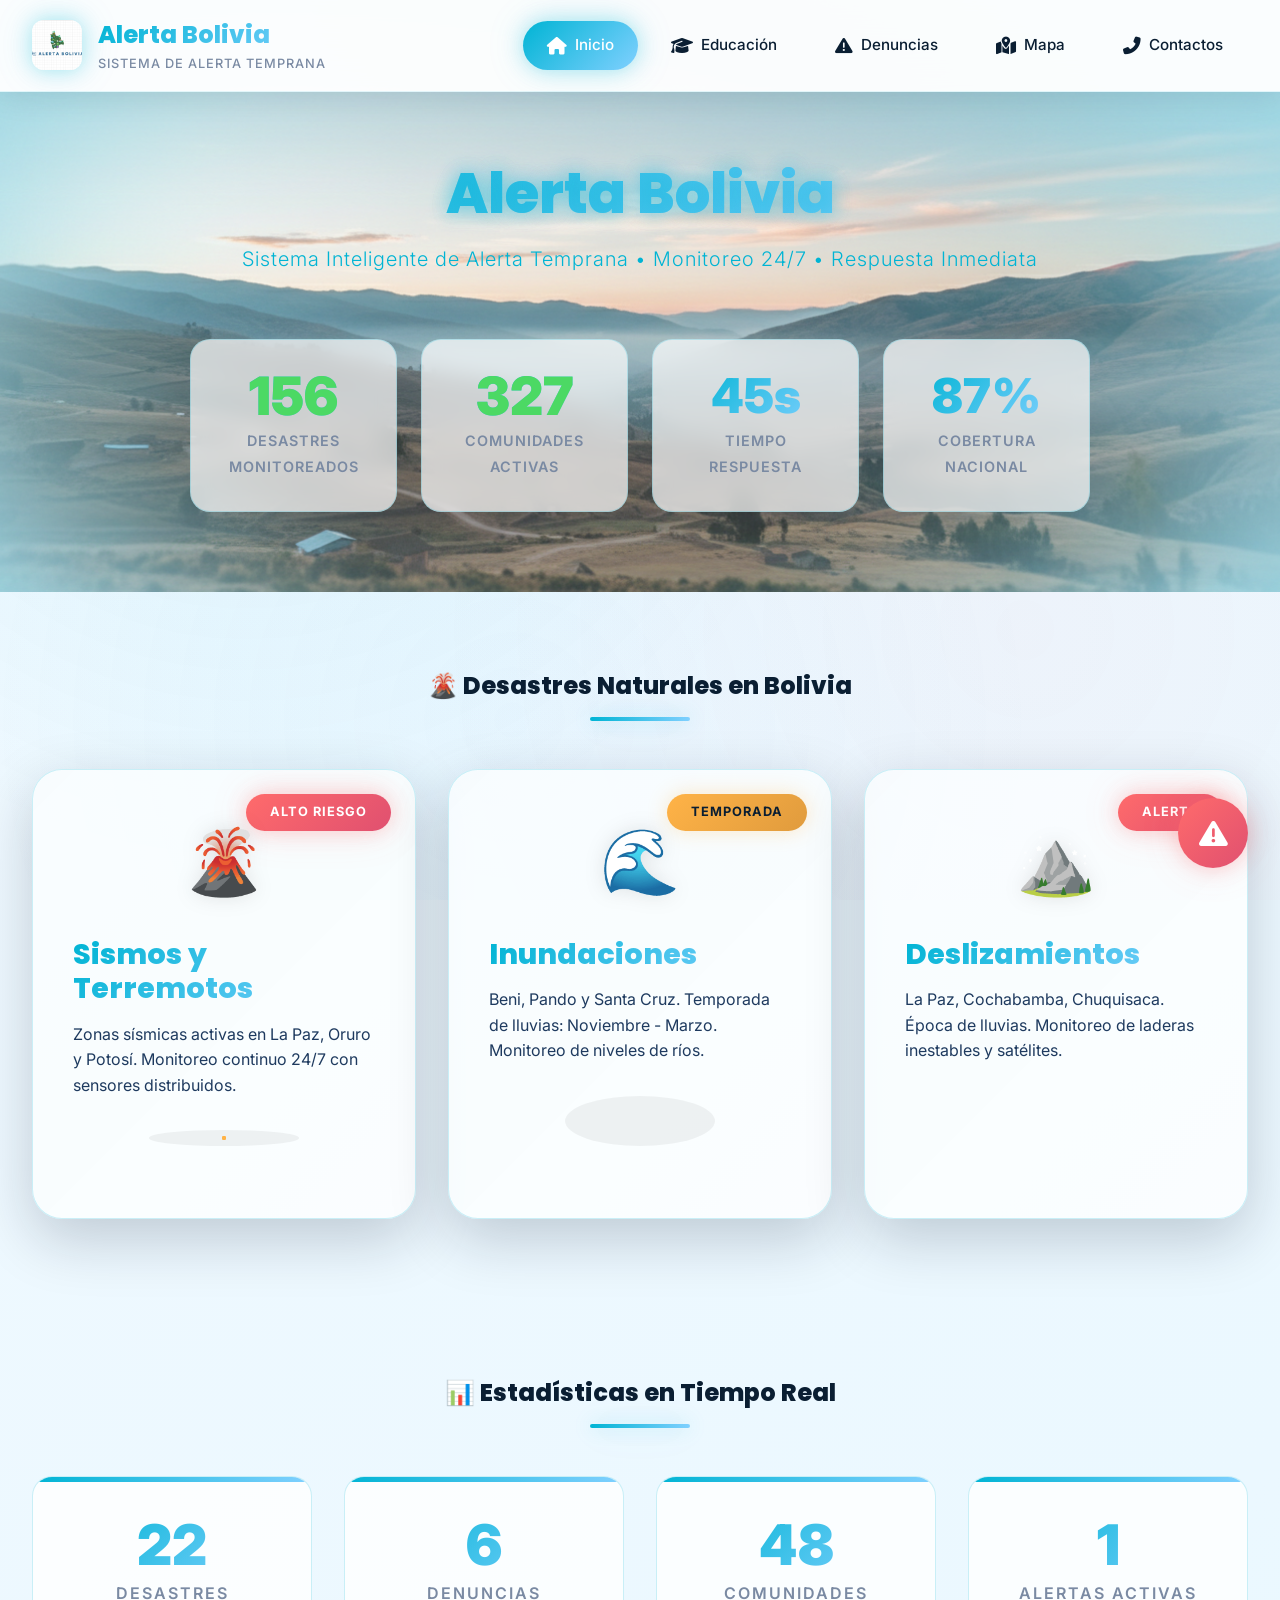
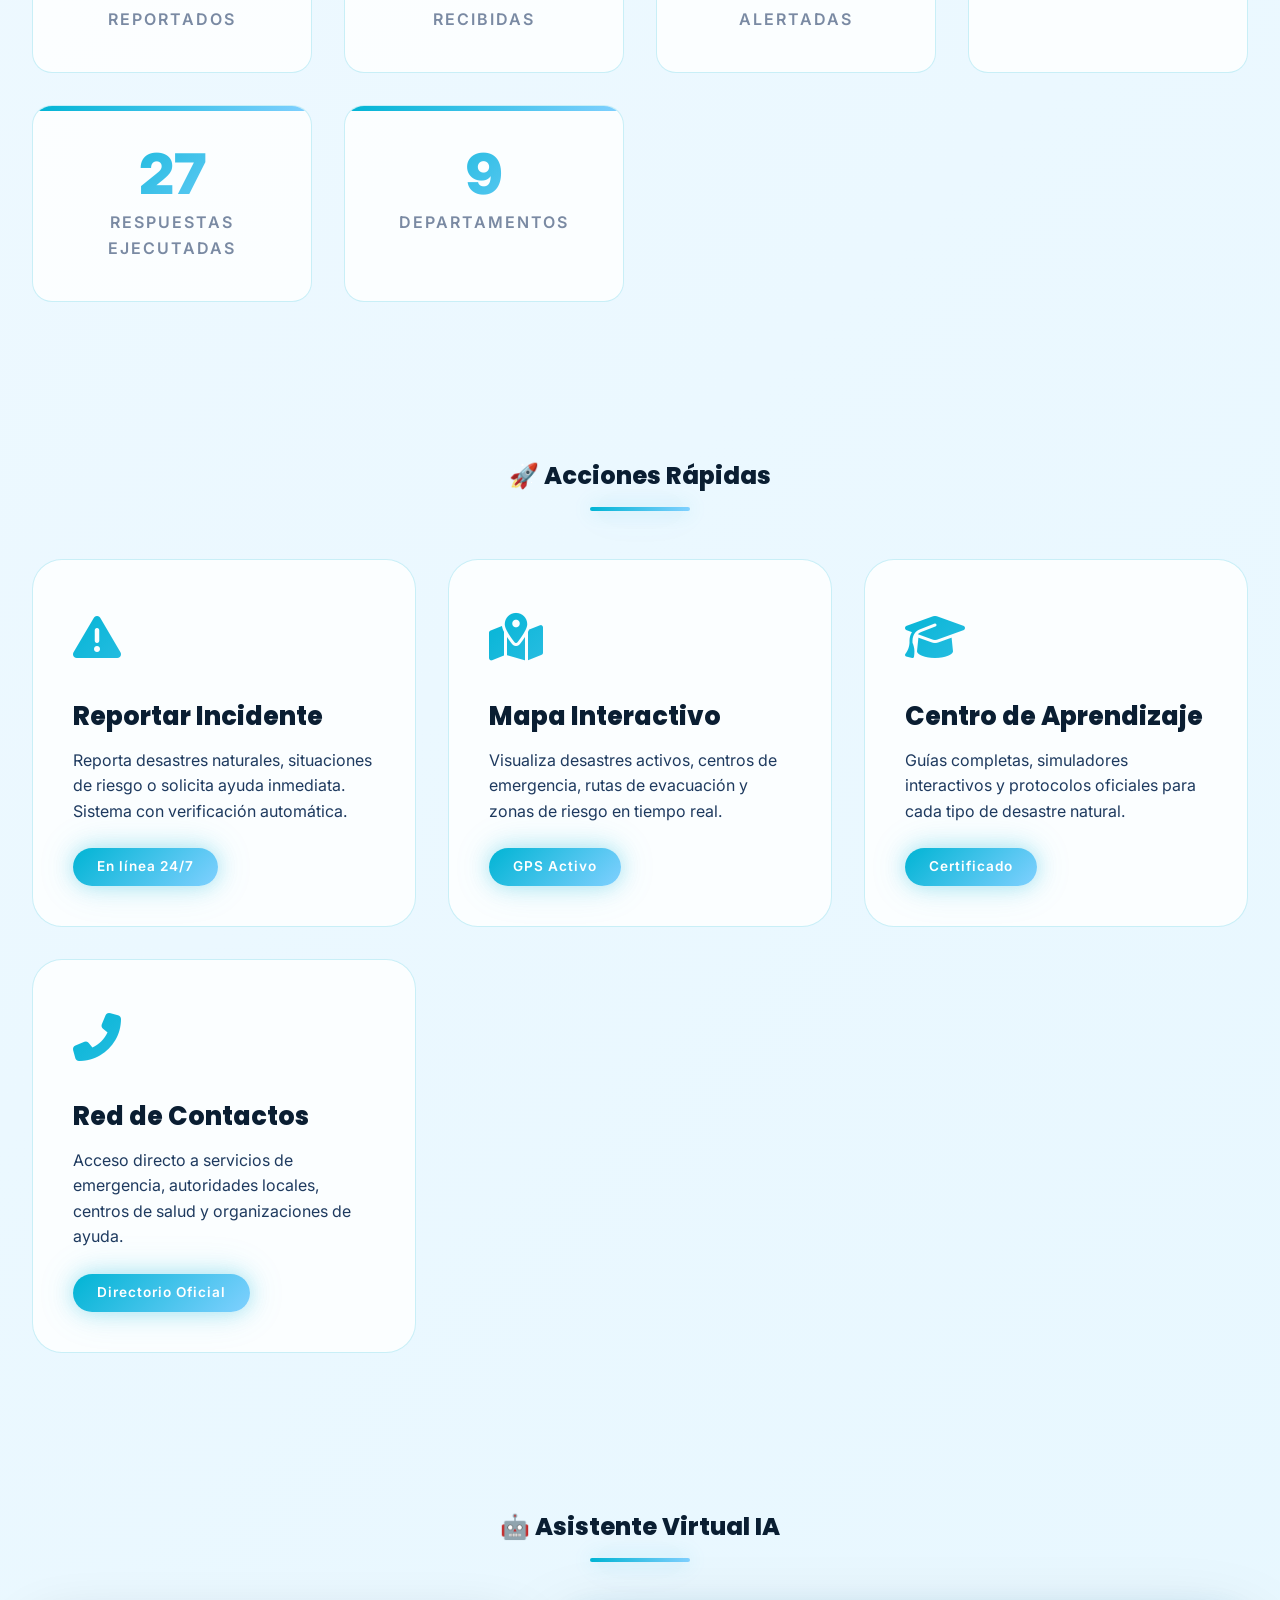
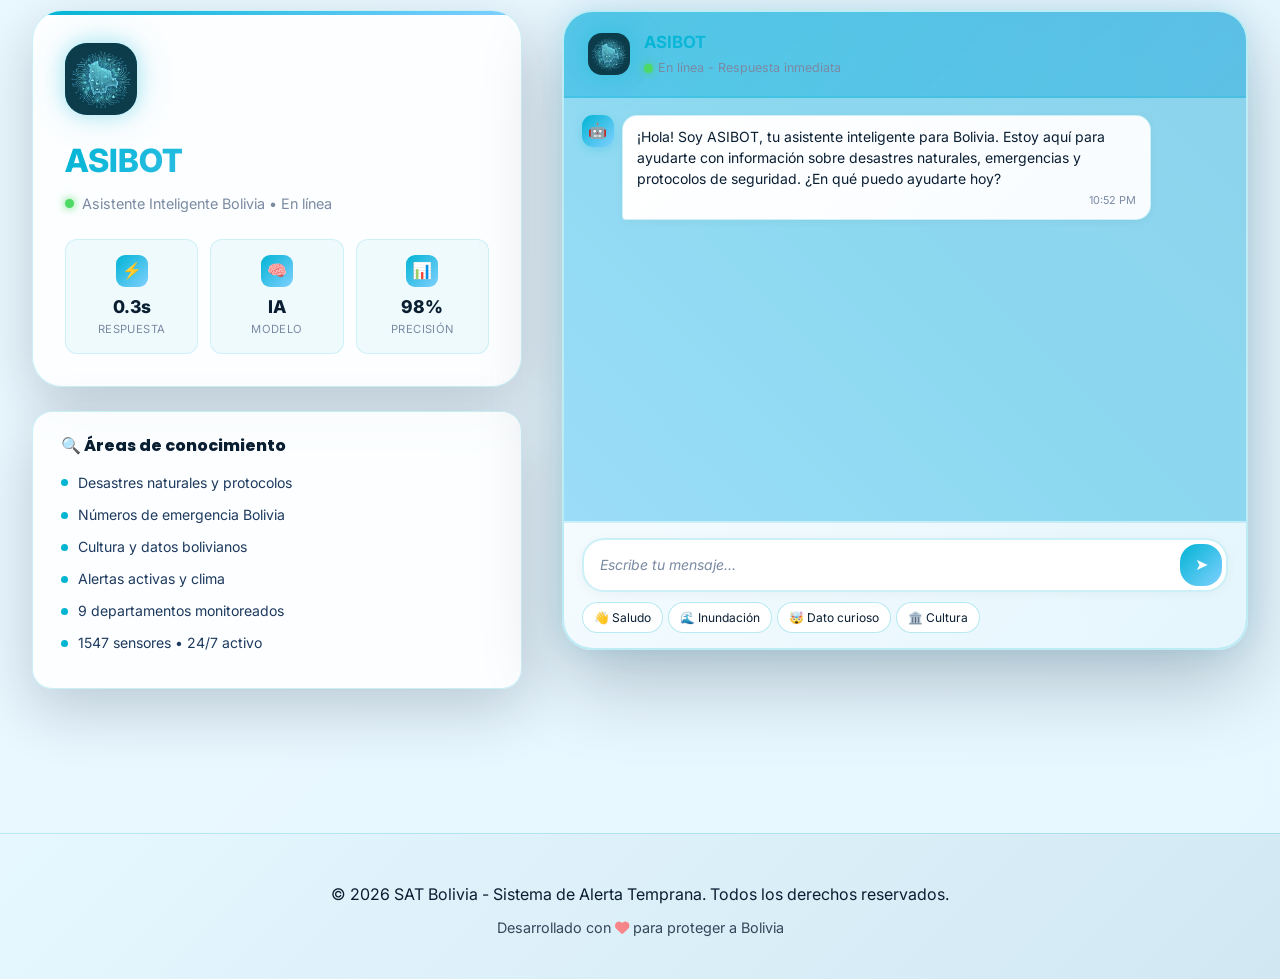
==== commit 94953531: "Update index.html" ====
--- a/index.html
+++ b/index.html
@@ -2233,7 +2233,7 @@
             };
 
             // URL del webhook de n8n (ajusta si cambiaste puerto o ruta)
-            const res = await fetch('http://localhost:5678/webhook/chat-gemini', {
+            const res = await fetch('https://four-beers-decide.loca.lt/webhook/chat-gemini', {
                 method: 'POST',
                 headers: {
                     'Content-Type': 'application/json'
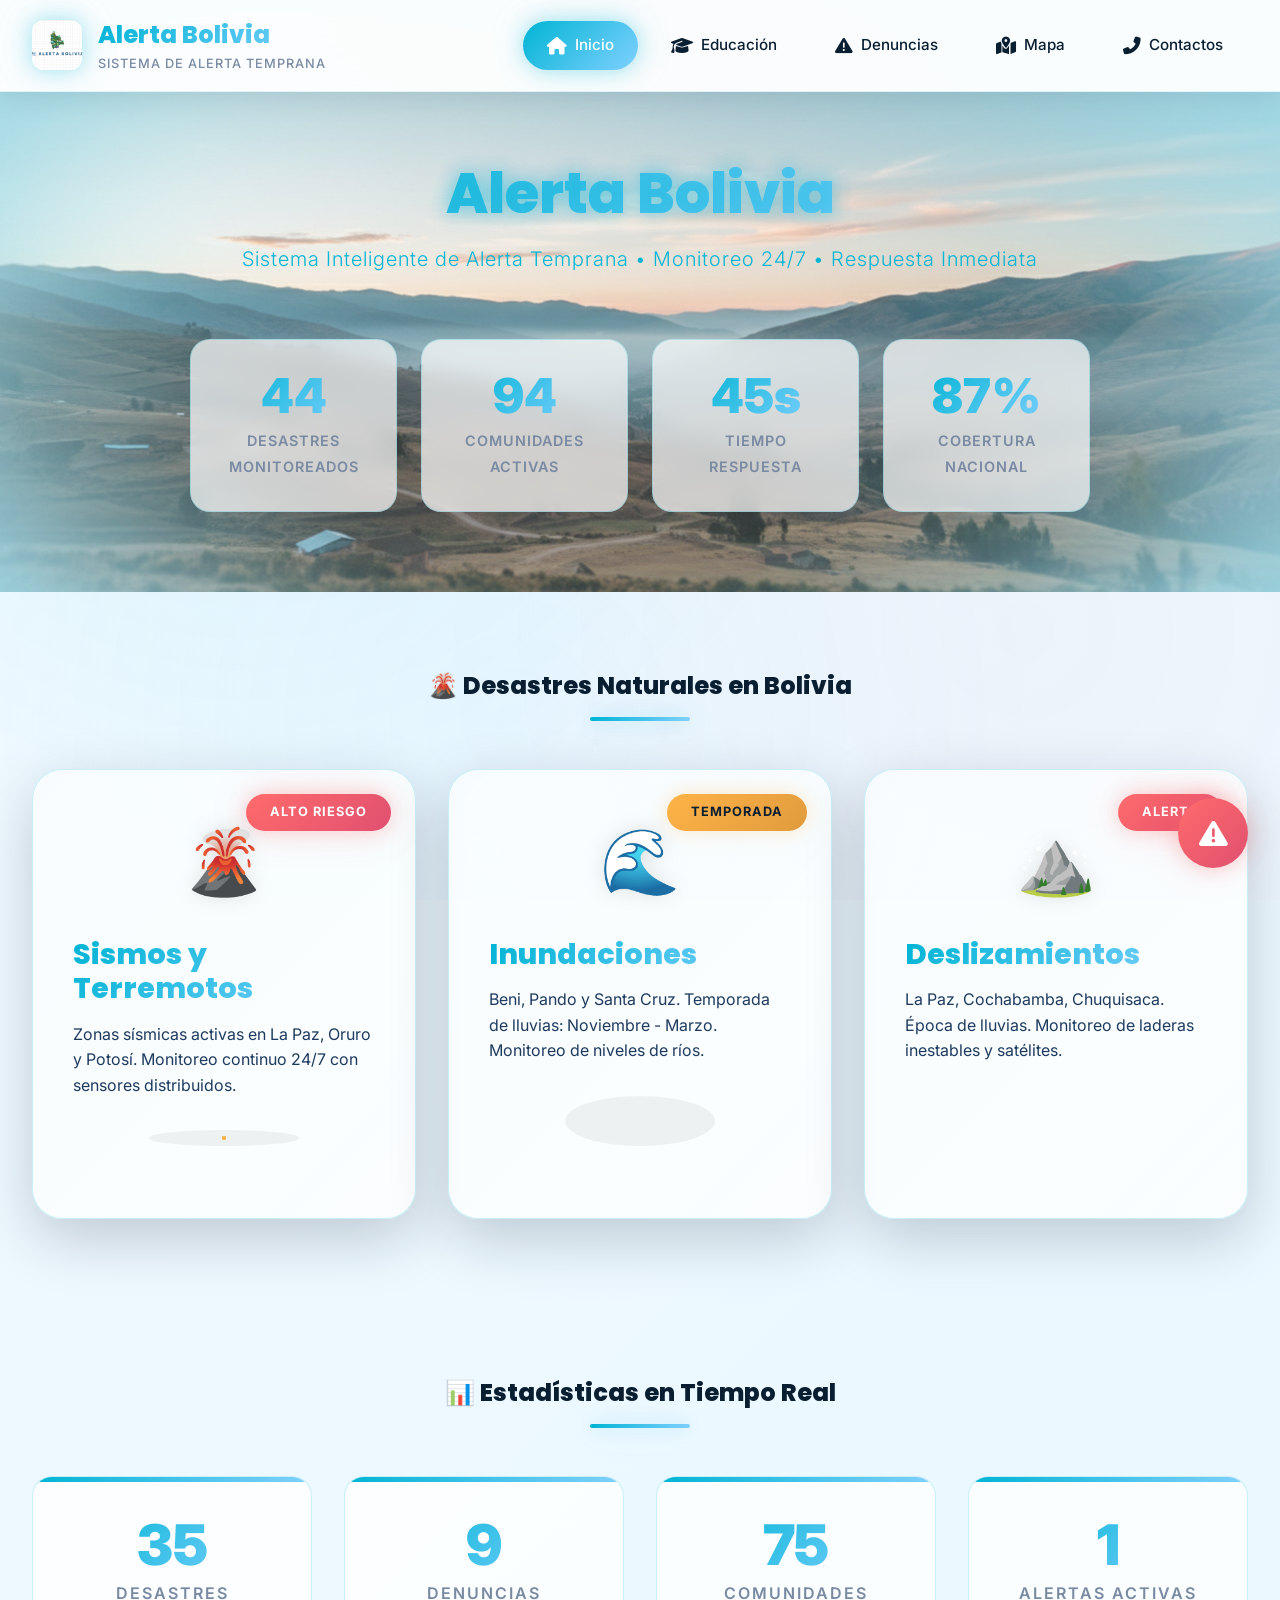
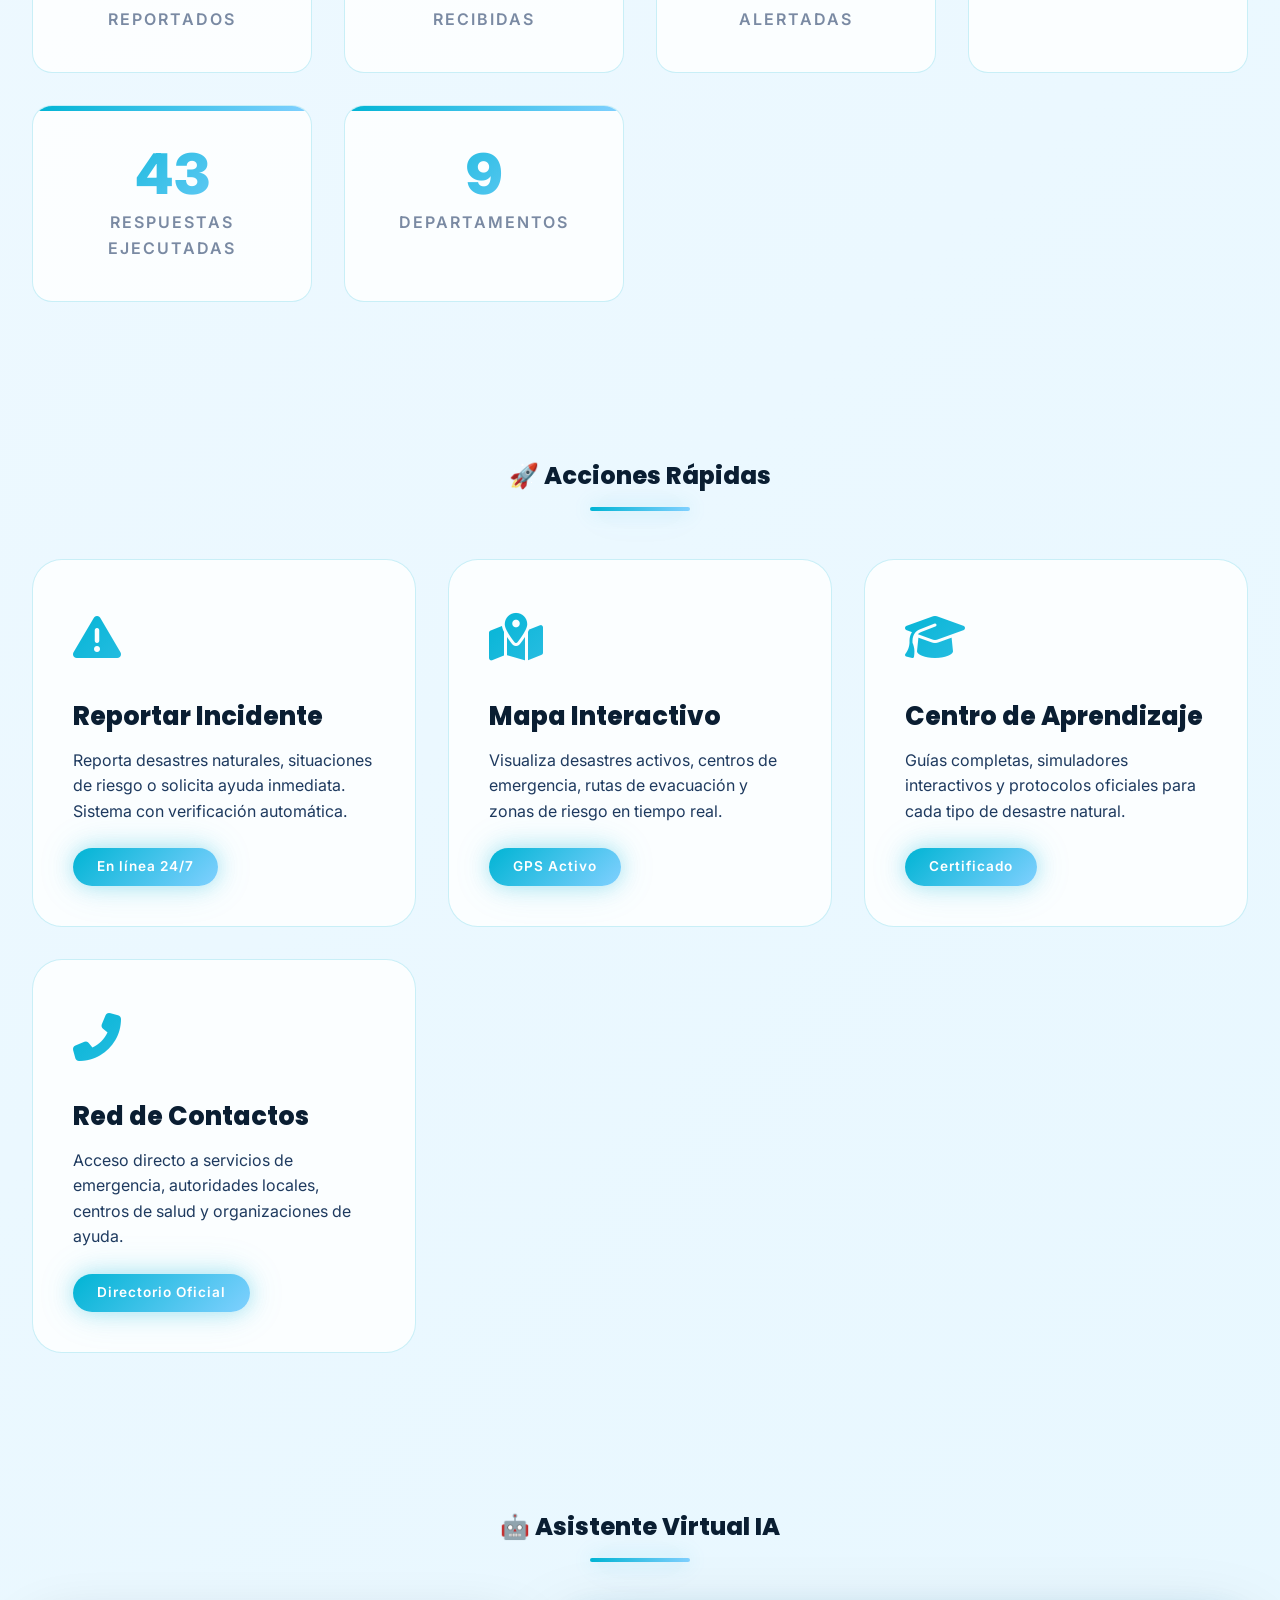
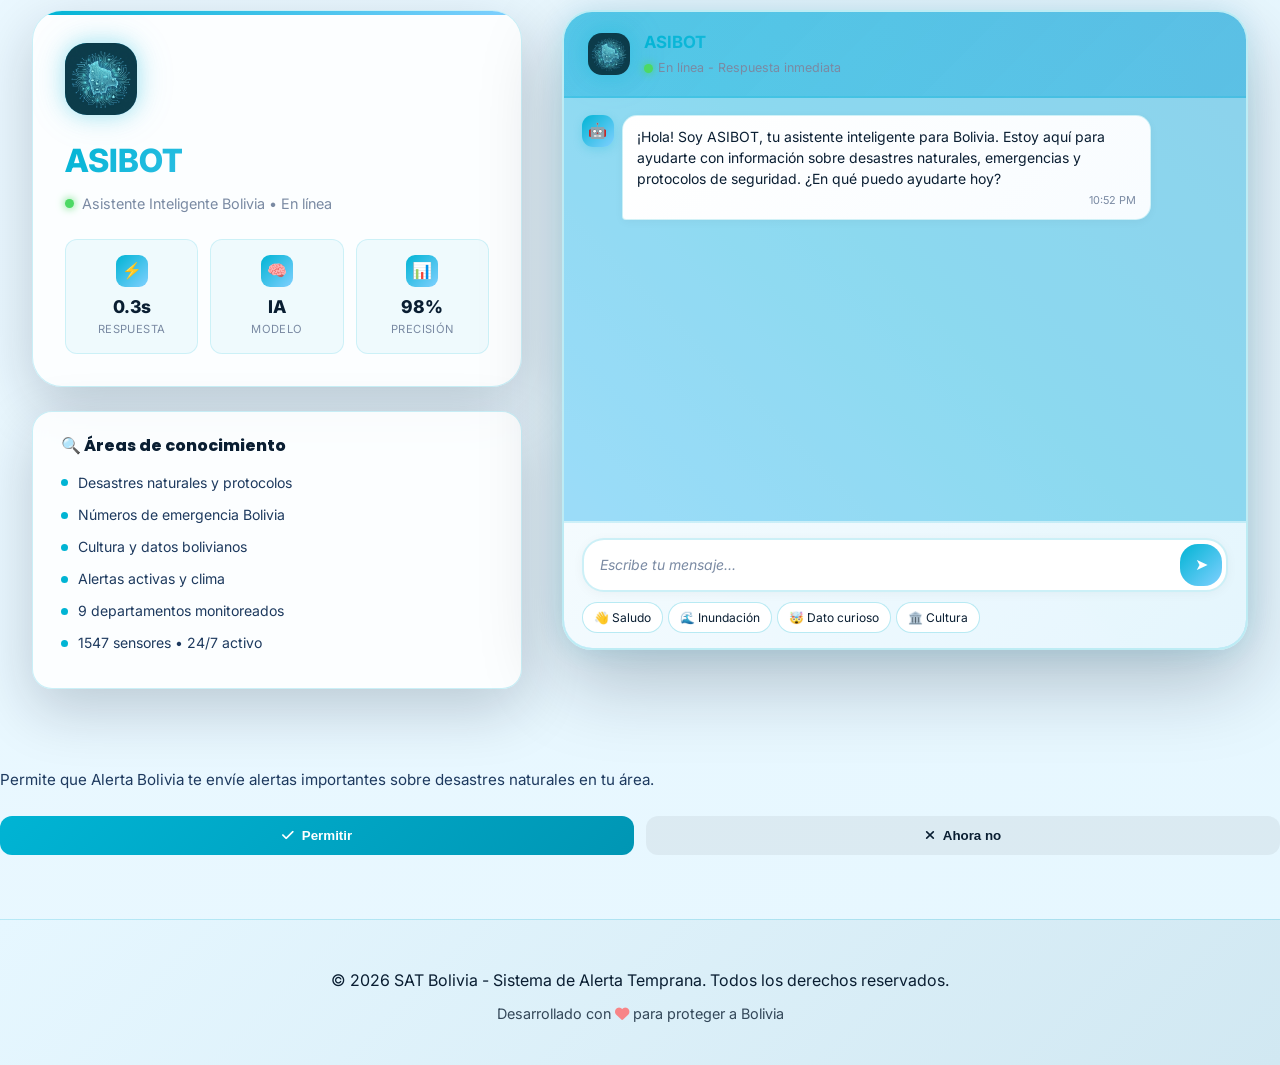
==== commit ca37cf9c: "Update index.html" ====
--- a/index.html
+++ b/index.html
@@ -1600,10 +1600,6 @@
     <button class="emergency-btn"><i class="fas fa-exclamation-triangle"></i></button>
 
     <!-- PUSH PERMISSION -->
-    <div class="push-permission" id="pushPermission" style="display:none;">
-        <div class="push-header"><i class="fas fa-bell"></i>
-            <h3>Notificaciones en Tiempo Real</h3>
-        </div>
         <p class="push-text">Permite que Alerta Bolivia te envíe alertas importantes sobre desastres naturales en tu área.</p>
         <div class="push-buttons">
             <button class="push-btn allow" onclick="NotificationSystem.requestPermission()"><i class="fas fa-check"></i> Permitir</button>
--- a/common.css
+++ b/common.css
@@ -1,5 +1,6 @@
 /* ============================================================
    css/common.css - Estilos Base del SAT Bolivia
+   Versión unificada para todas las páginas
    ============================================================ */
 
 /* ---------- VARIABLES GLOBALES ---------- */
@@ -29,6 +30,7 @@
   --glass-border: rgba(0, 180, 212, 0.2);
   --neon-glow: 0 0 20px rgba(0, 180, 212, 0.3), 0 0 40px rgba(0, 180, 212, 0.15);
   --neon-glow-danger: 0 0 20px rgba(255, 107, 107, 0.3), 0 0 40px rgba(255, 107, 107, 0.15);
+  --neon-glow-success: 0 0 20px rgba(76, 217, 100, 0.3), 0 0 40px rgba(76, 217, 100, 0.15);
   --shadow-lg: 0 20px 60px rgba(0, 20, 40, 0.2);
   --shadow-xl: 0 30px 80px rgba(0, 20, 40, 0.25);
   --transition-smooth: all 0.4s cubic-bezier(0.175, 0.885, 0.32, 1.275);
@@ -80,9 +82,21 @@
   100% { opacity: 0.8; }
 }
 
+/* ---------- TIPOGRAFÍA ---------- */
+h1, h2, h3, h4, h5, h6 {
+  font-family: 'Poppins', sans-serif;
+  font-weight: 800;
+  line-height: 1.2;
+  margin-bottom: 1rem;
+}
+
 /* ---------- SCROLLBAR ---------- */
-::-webkit-scrollbar { width: 10px; }
-::-webkit-scrollbar-track { background: #E6F7FF; }
+::-webkit-scrollbar {
+  width: 10px;
+}
+::-webkit-scrollbar-track {
+  background: #E6F7FF;
+}
 ::-webkit-scrollbar-thumb {
   background: linear-gradient(135deg, var(--primary), var(--secondary));
   border-radius: 5px;
@@ -121,7 +135,9 @@
   cursor: pointer;
   transition: var(--transition-smooth);
 }
-.logo-container:hover { transform: translateX(5px); }
+.logo-container:hover {
+  transform: translateX(5px);
+}
 
 .logo-img {
   width: 50px;
@@ -144,7 +160,10 @@
   66% { transform: translateY(3px) rotate(-1deg); }
 }
 
-.logo-text { display: flex; flex-direction: column; }
+.logo-text {
+  display: flex;
+  flex-direction: column;
+}
 .logo-title {
   font-family: 'Poppins', sans-serif;
   font-weight: 800;
@@ -194,7 +213,9 @@
   background: linear-gradient(90deg, transparent, rgba(0, 180, 212, 0.1), transparent);
   transition: left 0.6s ease;
 }
-.nav-link:hover::before { left: 100%; }
+.nav-link:hover::before {
+  left: 100%;
+}
 .nav-link:hover {
   border-color: var(--primary);
   box-shadow: var(--neon-glow);
@@ -207,7 +228,9 @@
   box-shadow: var(--neon-glow);
   border: none;
 }
-.nav-link i { font-size: 1.1rem; }
+.nav-link i {
+  font-size: 1.1rem;
+}
 
 /* ---------- BOTONES ---------- */
 .btn {
@@ -237,15 +260,21 @@
   background: linear-gradient(90deg, transparent, rgba(255, 255, 255, 0.2), transparent);
   transition: left 0.6s ease;
 }
-.btn:hover::before { left: 100%; }
-.btn:hover { transform: translateY(-3px); }
+.btn:hover::before {
+  left: 100%;
+}
+.btn:hover {
+  transform: translateY(-3px);
+}
 
 .btn-primary {
   background: linear-gradient(135deg, var(--primary), var(--secondary));
   color: white;
   box-shadow: 0 4px 15px rgba(0, 180, 212, 0.3);
 }
-.btn-primary:hover { box-shadow: 0 8px 25px rgba(0, 180, 212, 0.4); }
+.btn-primary:hover {
+  box-shadow: 0 8px 25px rgba(0, 180, 212, 0.4);
+}
 
 .btn-secondary {
   background: rgba(255, 255, 255, 0.9);
@@ -263,18 +292,31 @@
   color: white;
   box-shadow: 0 4px 15px rgba(255, 107, 107, 0.3);
 }
-.btn-danger:hover { box-shadow: var(--neon-glow-danger); }
+.btn-danger:hover {
+  box-shadow: var(--neon-glow-danger);
+}
 
 .btn-success {
   background: linear-gradient(135deg, var(--success), var(--success-dark));
   color: white;
   box-shadow: 0 4px 15px rgba(76, 217, 100, 0.3);
 }
-.btn-success:hover { box-shadow: var(--neon-glow-success); }
-
-.btn-full { width: 100%; justify-content: center; }
-.btn-lg { padding: 1.25rem 2.5rem; font-size: 1.1rem; }
-.btn-sm { padding: 0.5rem 1rem; font-size: 0.85rem; }
+.btn-success:hover {
+  box-shadow: var(--neon-glow-success);
+}
+
+.btn-full {
+  width: 100%;
+  justify-content: center;
+}
+.btn-lg {
+  padding: 1.25rem 2.5rem;
+  font-size: 1.1rem;
+}
+.btn-sm {
+  padding: 0.5rem 1rem;
+  font-size: 0.85rem;
+}
 
 /* ---------- MODALES ---------- */
 .modal,
@@ -334,21 +376,33 @@
   100% { filter: hue-rotate(360deg); }
 }
 
-.modal-header { margin-bottom: 1.5rem; text-align: center; }
+.modal-header {
+  margin-bottom: 1.5rem;
+  text-align: center;
+}
 .modal-title {
   font-size: 1.8rem;
   color: var(--dark);
   margin-bottom: 0.5rem;
   font-family: 'Poppins', sans-serif;
 }
-.modal-subtitle { color: var(--gray); font-size: 1rem; }
-.modal-body { margin-bottom: 2rem; }
+.modal-subtitle {
+  color: var(--gray);
+  font-size: 1rem;
+}
+.modal-body {
+  margin-bottom: 2rem;
+}
 .modal-text {
   color: var(--dark-light);
   line-height: 1.6;
   margin-bottom: 1.5rem;
 }
-.modal-actions { display: flex; flex-direction: column; gap: 0.75rem; }
+.modal-actions {
+  display: flex;
+  flex-direction: column;
+  gap: 0.75rem;
+}
 .modal-close {
   background: none;
   border: none;
@@ -361,7 +415,41 @@
   top: 1rem;
   right: 1.5rem;
 }
-.modal-close:hover { color: var(--dark); }
+.modal-close:hover {
+  color: var(--dark);
+}
+
+/* Estilos para info de emergencia dentro del modal */
+.emergency-info {
+  background: rgba(255, 255, 255, 0.5);
+  padding: 1rem;
+  border-radius: var(--border-radius-sm);
+  margin: 1rem 0;
+  border-left: 4px solid var(--danger);
+  text-align: left;
+}
+.emergency-info h4 {
+  color: var(--danger);
+  margin-bottom: 0.5rem;
+  font-size: 1rem;
+}
+.emergency-info ul {
+  color: var(--dark-light);
+  font-size: 0.9rem;
+  padding-left: 1rem;
+  list-style: disc;
+}
+.emergency-info ul li {
+  margin-bottom: 0.3rem;
+}
+
+.location-status {
+  background: rgba(255, 255, 255, 0.5);
+  padding: 1rem;
+  border-radius: var(--border-radius-sm);
+  margin: 1rem 0;
+  border: 1px solid var(--glass-border);
+}
 
 /* ---------- NOTIFICACIONES (Toast) ---------- */
 .notification-toast {
@@ -379,7 +467,9 @@
   max-width: 350px;
   backdrop-filter: blur(10px);
 }
-.notification-toast.show { transform: translateX(0); }
+.notification-toast.show {
+  transform: translateX(0);
+}
 .notification-title {
   font-weight: 700;
   color: var(--dark);
@@ -389,6 +479,98 @@
 .notification-message {
   color: var(--dark-light);
   font-size: 0.95rem;
+}
+
+/* ---------- CONTENEDOR DE NOTIFICACIONES (para SATBolivia) ---------- */
+.notification-container {
+  position: fixed;
+  top: 100px;
+  right: 20px;
+  z-index: 9999;
+  display: flex;
+  flex-direction: column;
+  gap: 1rem;
+  max-width: 400px;
+  width: 100%;
+}
+.notification {
+  background: rgba(255, 255, 255, 0.95);
+  border: 1px solid rgba(0, 180, 212, 0.2);
+  border-radius: var(--border-radius-sm);
+  padding: 1.25rem;
+  box-shadow: var(--shadow-lg);
+  animation: notificationSlideIn 0.5s cubic-bezier(0.175, 0.885, 0.32, 1.275);
+  backdrop-filter: blur(20px);
+  transform: translateX(0);
+  transition: transform 0.3s ease, opacity 0.3s ease;
+  position: relative;
+  overflow: hidden;
+}
+@keyframes notificationSlideIn {
+  from { opacity: 0; transform: translateX(100%); }
+  to { opacity: 1; transform: translateX(0); }
+}
+.notification.hiding {
+  transform: translateX(100%);
+  opacity: 0;
+}
+.notification::before {
+  content: '';
+  position: absolute;
+  top: 0;
+  left: 0;
+  width: 5px;
+  height: 100%;
+}
+.notification.info::before { background: var(--primary); }
+.notification.success::before { background: var(--success); }
+.notification.warning::before { background: var(--warning); }
+.notification.danger::before { background: var(--danger); }
+
+.notification-header {
+  display: flex;
+  align-items: center;
+  justify-content: space-between;
+  margin-bottom: 0.75rem;
+}
+.notification-title {
+  display: flex;
+  align-items: center;
+  gap: 0.75rem;
+  font-weight: 700;
+  font-size: 1.1rem;
+  color: var(--dark);
+}
+.notification-close {
+  background: none;
+  border: none;
+  color: var(--gray);
+  font-size: 1.2rem;
+  cursor: pointer;
+  padding: 0.25rem;
+  border-radius: 5px;
+  transition: var(--transition-fast);
+}
+.notification-close:hover {
+  color: var(--dark);
+  background: rgba(0, 0, 0, 0.05);
+}
+.notification-body {
+  color: var(--dark-light);
+  font-size: 0.95rem;
+  line-height: 1.5;
+}
+.notification-progress {
+  position: absolute;
+  bottom: 0;
+  left: 0;
+  height: 3px;
+  background: linear-gradient(90deg, var(--primary), var(--secondary));
+  animation: progressBar linear forwards;
+}
+@keyframes progressBar {
+  from { width: 100%; }
+  to { width: 0%; }
 }
 
 /* ---------- BOTÓN DE EMERGENCIA FLOTANTE ---------- */
@@ -456,14 +638,34 @@
 .mb-2 { margin-bottom: 2rem; }
 .hidden { display: none !important; }
 
+/* ---------- LOADING SPINNER ---------- */
+.loading {
+  display: inline-block;
+  width: 20px;
+  height: 20px;
+  border: 3px solid rgba(0, 180, 212, 0.3);
+  border-top-color: var(--primary);
+  border-radius: 50%;
+  animation: spin 1s linear infinite;
+}
+@keyframes spin {
+  to { transform: rotate(360deg); }
+}
+
 /* ---------- RESPONSIVE ---------- */
+@media (max-width: 1200px) {
+  .main { padding: 7rem 2rem 3rem; }
+}
+
 @media (max-width: 992px) {
   .header {
     flex-direction: column;
     gap: 1rem;
     padding: 1rem;
   }
-  .nav-menu { justify-content: center; }
+  .nav-menu {
+    justify-content: center;
+  }
   .emergency-btn {
     bottom: 1.5rem;
     right: 1.5rem;
@@ -472,22 +674,55 @@
     font-size: 1.6rem;
   }
 }
+
 @media (max-width: 768px) {
   .notification-toast {
     right: 20px;
     left: 20px;
     max-width: none;
   }
-  .modal-content { padding: 2rem; }
-}
+  .notification-container {
+    right: 10px;
+    left: 10px;
+    max-width: none;
+  }
+  .modal-content {
+    padding: 2rem;
+  }
+}
+
 @media (max-width: 480px) {
-  .btn { padding: 0.875rem 1.5rem; }
-  .modal-content { padding: 1.5rem; }
-}
+  .btn {
+    padding: 0.875rem 1.5rem;
+  }
+  .modal-content {
+    padding: 1.5rem;
+  }
+  .modal-title {
+    font-size: 1.4rem;
+  }
+}
+
 @media (prefers-reduced-motion: reduce) {
   * {
     animation-duration: 0.01ms !important;
     animation-iteration-count: 1 !important;
     transition-duration: 0.01ms !important;
   }
-}+}
+
+/* ---------- FOCUS VISIBLE ---------- */
+:focus-visible {
+  outline: 2px solid var(--primary);
+  outline-offset: 4px;
+}
+
+/* ---------- SELECTION ---------- */
+::selection {
+  background: var(--primary);
+  color: white;
+}
+::-moz-selection {
+  background: var(--primary);
+  color: white;
+}
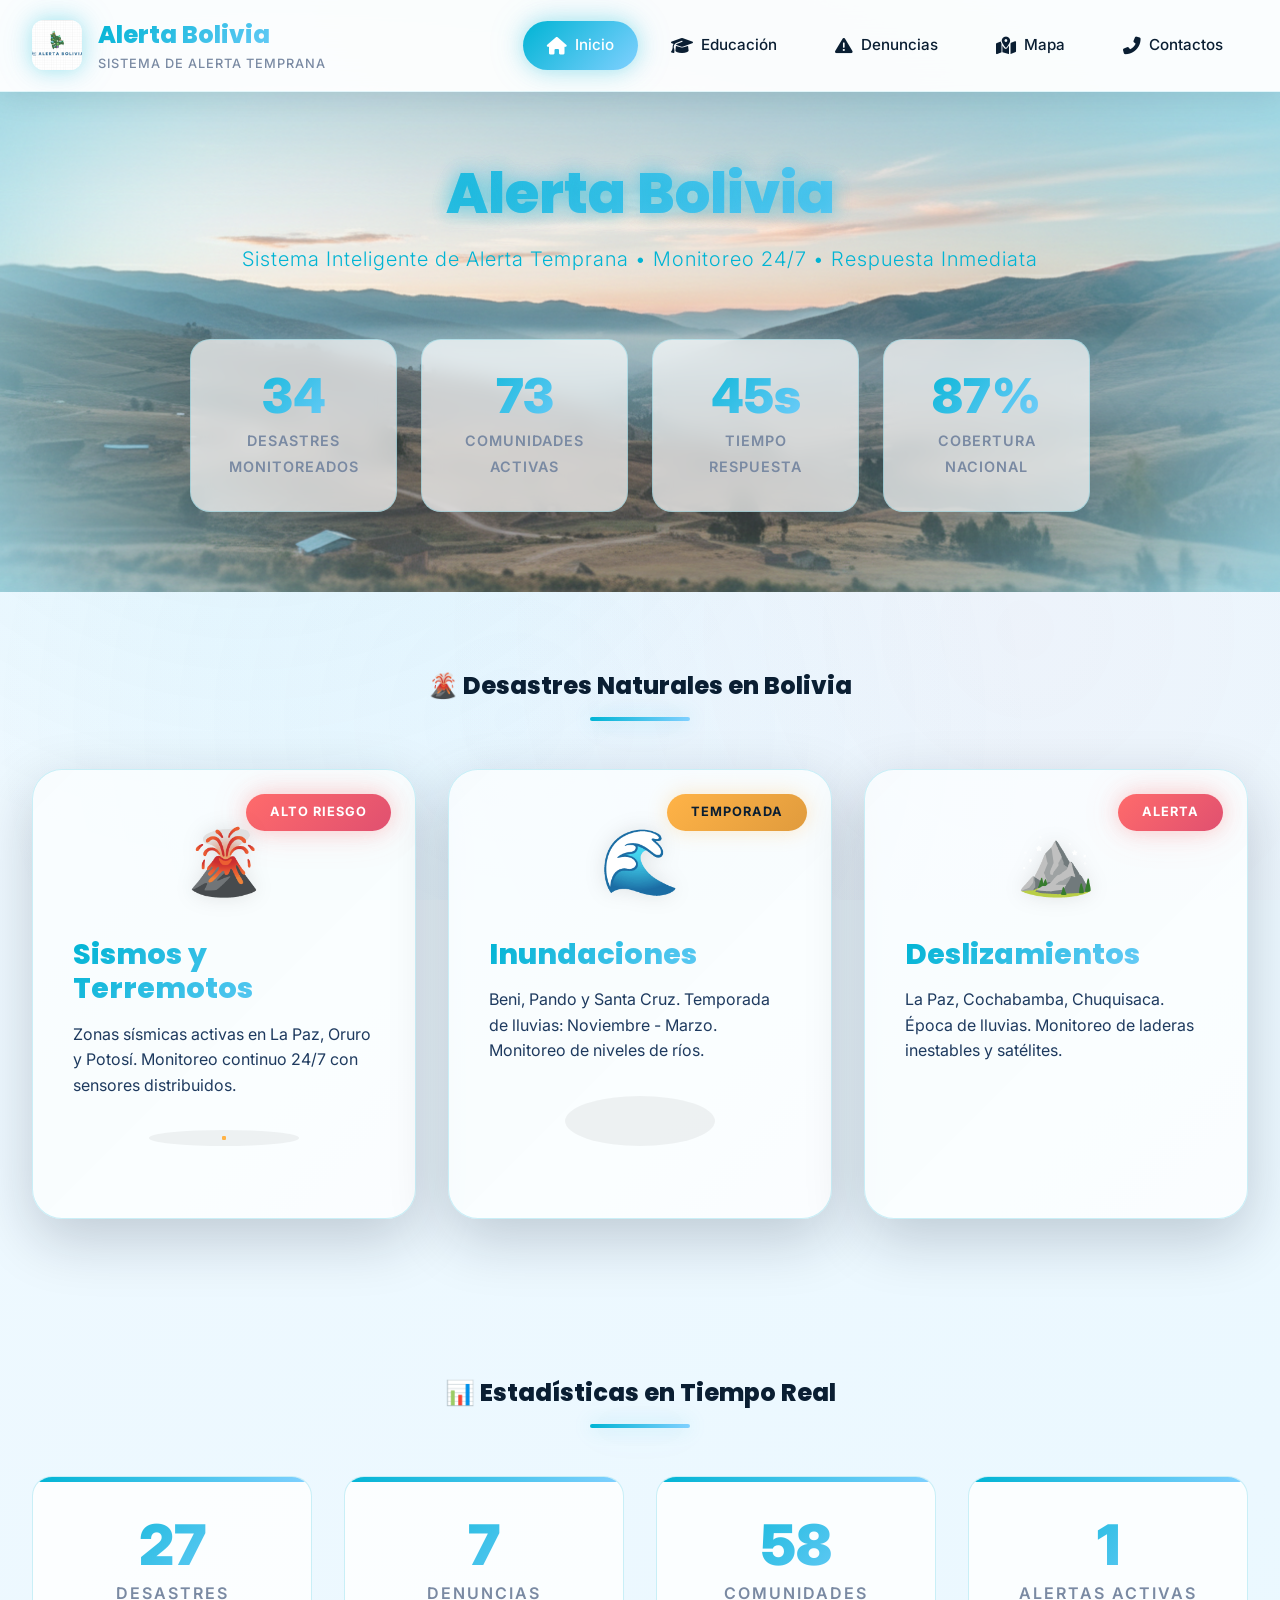
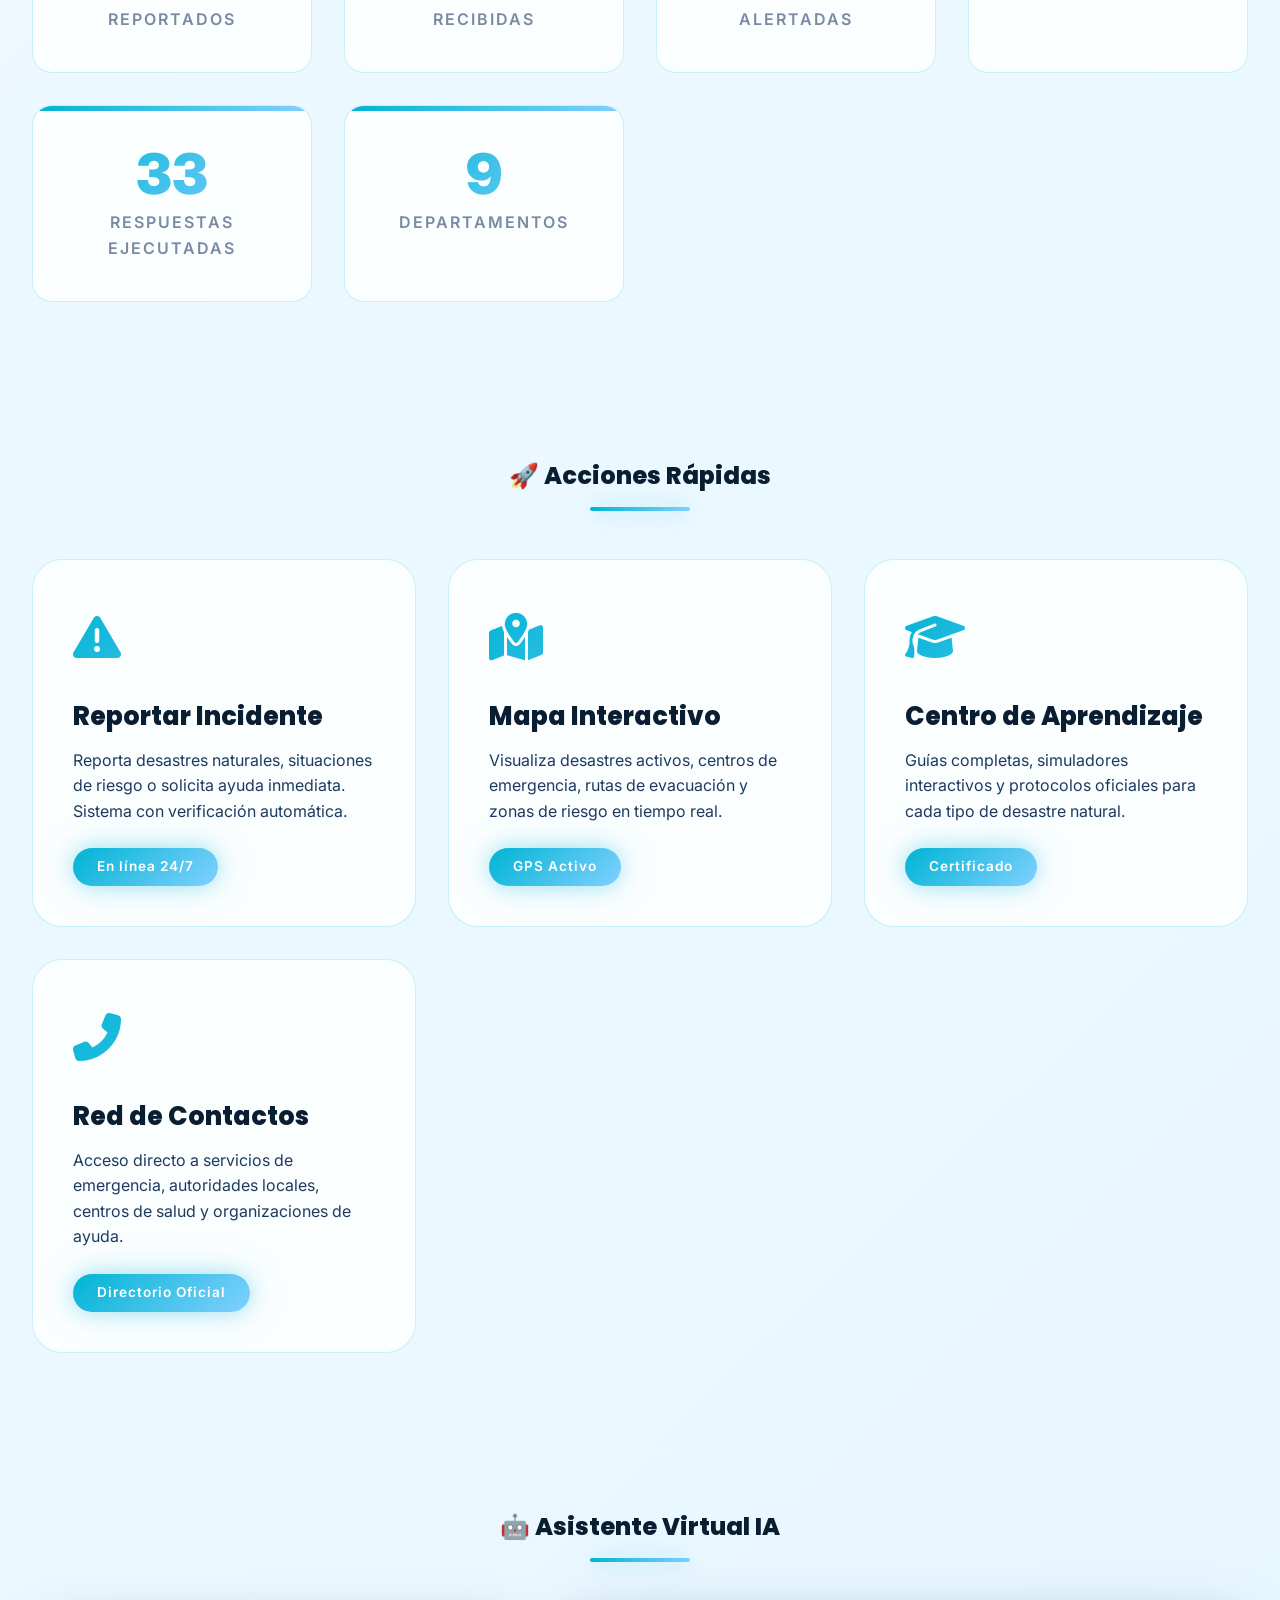
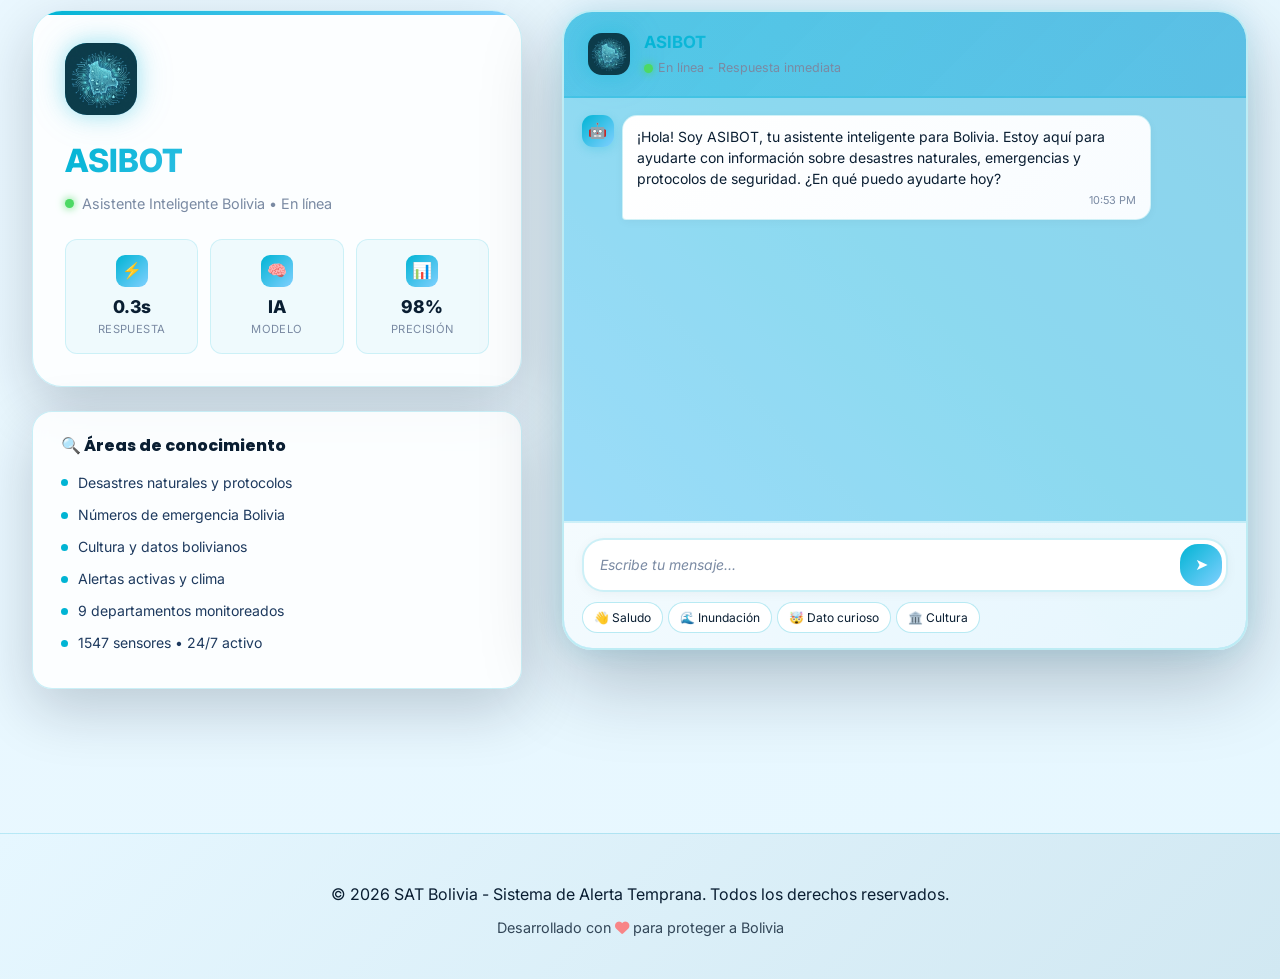
==== commit 553941b3: "Update index.html" ====
--- a/index.html
+++ b/index.html
@@ -1596,18 +1596,14 @@
         </div>
     </div>
 
-    <!-- BOTÓN DE EMERGENCIA FLOTANTE (sin onclick, manejado por common.js) -->
+    <!-- BOTÓN DE EMERGENCIA FLOTANTE (sin onclick, manejado por common.js)
     <button class="emergency-btn"><i class="fas fa-exclamation-triangle"></i></button>
-
-    <!-- PUSH PERMISSION -->
         <p class="push-text">Permite que Alerta Bolivia te envíe alertas importantes sobre desastres naturales en tu área.</p>
         <div class="push-buttons">
             <button class="push-btn allow" onclick="NotificationSystem.requestPermission()"><i class="fas fa-check"></i> Permitir</button>
-            <button class="push-btn deny" onclick="NotificationSystem.hidePermission()"><i class="fas fa-times"></i> Ahora no</button>
+            <button class="push-btn deny" onclick="NotificationSystem.hidePermission()"><i class="fas fa-times"></i> Ahora no</button>-->
         </div>
     </div>
-
-    <!-- FOOTER -->
     <footer class="footer">
         <div class="footer-content">
             <p>© 2026 SAT Bolivia - Sistema de Alerta Temprana. Todos los derechos reservados.</p>
@@ -1615,15 +1611,10 @@
         </div>
     </footer>
 
-    <!-- ===== SCRIPTS ===== -->
-    <!-- JS COMÚN (compartido) -->
     <script src="common.js"></script>
-
-    <!-- JS ESPECÍFICO DE index.html -->
+ 
     <script>
-        // ============================================================
-        // SAT BOLIVIA - CLASE PRINCIPAL (index.html)
-        // ============================================================
+
         class SATBolivia {
             constructor() {
                 this.stats = {
--- a/common.css
+++ b/common.css
@@ -1,6 +1,5 @@
 /* ============================================================
-   css/common.css - Estilos Base del SAT Bolivia
-   Versión unificada para todas las páginas
+   common.css - Estilos Completos del SAT Bolivia
    ============================================================ */
 
 /* ---------- VARIABLES GLOBALES ---------- */
@@ -82,21 +81,9 @@
   100% { opacity: 0.8; }
 }
 
-/* ---------- TIPOGRAFÍA ---------- */
-h1, h2, h3, h4, h5, h6 {
-  font-family: 'Poppins', sans-serif;
-  font-weight: 800;
-  line-height: 1.2;
-  margin-bottom: 1rem;
-}
-
 /* ---------- SCROLLBAR ---------- */
-::-webkit-scrollbar {
-  width: 10px;
-}
-::-webkit-scrollbar-track {
-  background: #E6F7FF;
-}
+::-webkit-scrollbar { width: 10px; }
+::-webkit-scrollbar-track { background: #E6F7FF; }
 ::-webkit-scrollbar-thumb {
   background: linear-gradient(135deg, var(--primary), var(--secondary));
   border-radius: 5px;
@@ -123,6 +110,7 @@
   box-shadow: 0 4px 30px rgba(0, 20, 40, 0.1);
   transition: var(--transition-smooth);
 }
+
 .header.scrolled {
   padding: 0.75rem 2rem;
   background: rgba(255, 255, 255, 0.98);
@@ -135,6 +123,7 @@
   cursor: pointer;
   transition: var(--transition-smooth);
 }
+
 .logo-container:hover {
   transform: translateX(5px);
 }
@@ -148,6 +137,7 @@
   animation: logoFloat 6s ease-in-out infinite;
   flex-shrink: 0;
 }
+
 .logo-img img {
   width: 100%;
   height: 100%;
@@ -164,6 +154,7 @@
   display: flex;
   flex-direction: column;
 }
+
 .logo-title {
   font-family: 'Poppins', sans-serif;
   font-weight: 800;
@@ -173,6 +164,7 @@
   background-clip: text;
   color: transparent;
 }
+
 .logo-subtitle {
   font-size: 0.8rem;
   color: var(--gray);
@@ -203,6 +195,7 @@
   gap: 0.5rem;
   font-size: 0.95rem;
 }
+
 .nav-link::before {
   content: '';
   position: absolute;
@@ -213,21 +206,25 @@
   background: linear-gradient(90deg, transparent, rgba(0, 180, 212, 0.1), transparent);
   transition: left 0.6s ease;
 }
+
 .nav-link:hover::before {
   left: 100%;
 }
+
 .nav-link:hover {
   border-color: var(--primary);
   box-shadow: var(--neon-glow);
   transform: translateY(-2px);
   background: var(--glass-light);
 }
+
 .nav-link.active {
   background: linear-gradient(135deg, var(--primary), var(--secondary));
   color: white;
   box-shadow: var(--neon-glow);
   border: none;
 }
+
 .nav-link i {
   font-size: 1.1rem;
 }
@@ -250,6 +247,7 @@
   position: relative;
   overflow: hidden;
 }
+
 .btn::before {
   content: '';
   position: absolute;
@@ -260,9 +258,11 @@
   background: linear-gradient(90deg, transparent, rgba(255, 255, 255, 0.2), transparent);
   transition: left 0.6s ease;
 }
+
 .btn:hover::before {
   left: 100%;
 }
+
 .btn:hover {
   transform: translateY(-3px);
 }
@@ -272,6 +272,7 @@
   color: white;
   box-shadow: 0 4px 15px rgba(0, 180, 212, 0.3);
 }
+
 .btn-primary:hover {
   box-shadow: 0 8px 25px rgba(0, 180, 212, 0.4);
 }
@@ -282,6 +283,7 @@
   border: 1px solid var(--glass-border);
   box-shadow: 0 4px 15px rgba(0, 0, 0, 0.1);
 }
+
 .btn-secondary:hover {
   background: white;
   box-shadow: 0 8px 25px rgba(0, 0, 0, 0.15);
@@ -292,6 +294,7 @@
   color: white;
   box-shadow: 0 4px 15px rgba(255, 107, 107, 0.3);
 }
+
 .btn-danger:hover {
   box-shadow: var(--neon-glow-danger);
 }
@@ -301,6 +304,7 @@
   color: white;
   box-shadow: 0 4px 15px rgba(76, 217, 100, 0.3);
 }
+
 .btn-success:hover {
   box-shadow: var(--neon-glow-success);
 }
@@ -309,10 +313,12 @@
   width: 100%;
   justify-content: center;
 }
+
 .btn-lg {
   padding: 1.25rem 2.5rem;
   font-size: 1.1rem;
 }
+
 .btn-sm {
   padding: 0.5rem 1rem;
   font-size: 0.85rem;
@@ -334,6 +340,7 @@
   justify-content: center;
   padding: 1rem;
 }
+
 .modal.active,
 .modal-overlay.active {
   display: flex;
@@ -354,6 +361,7 @@
   max-height: 90vh;
   overflow-y: auto;
 }
+
 @keyframes modalAppear {
   from { opacity: 0; transform: scale(0.8) translateY(50px); }
   to { opacity: 1; transform: scale(1) translateY(0); }
@@ -371,6 +379,7 @@
   z-index: -1;
   animation: modalBorderGlow 3s linear infinite;
 }
+
 @keyframes modalBorderGlow {
   0% { filter: hue-rotate(0deg); }
   100% { filter: hue-rotate(360deg); }
@@ -380,29 +389,35 @@
   margin-bottom: 1.5rem;
   text-align: center;
 }
+
 .modal-title {
   font-size: 1.8rem;
   color: var(--dark);
   margin-bottom: 0.5rem;
   font-family: 'Poppins', sans-serif;
 }
+
 .modal-subtitle {
   color: var(--gray);
   font-size: 1rem;
 }
+
 .modal-body {
   margin-bottom: 2rem;
 }
+
 .modal-text {
   color: var(--dark-light);
   line-height: 1.6;
   margin-bottom: 1.5rem;
 }
+
 .modal-actions {
   display: flex;
   flex-direction: column;
   gap: 0.75rem;
 }
+
 .modal-close {
   background: none;
   border: none;
@@ -415,40 +430,9 @@
   top: 1rem;
   right: 1.5rem;
 }
+
 .modal-close:hover {
   color: var(--dark);
-}
-
-/* Estilos para info de emergencia dentro del modal */
-.emergency-info {
-  background: rgba(255, 255, 255, 0.5);
-  padding: 1rem;
-  border-radius: var(--border-radius-sm);
-  margin: 1rem 0;
-  border-left: 4px solid var(--danger);
-  text-align: left;
-}
-.emergency-info h4 {
-  color: var(--danger);
-  margin-bottom: 0.5rem;
-  font-size: 1rem;
-}
-.emergency-info ul {
-  color: var(--dark-light);
-  font-size: 0.9rem;
-  padding-left: 1rem;
-  list-style: disc;
-}
-.emergency-info ul li {
-  margin-bottom: 0.3rem;
-}
-
-.location-status {
-  background: rgba(255, 255, 255, 0.5);
-  padding: 1rem;
-  border-radius: var(--border-radius-sm);
-  margin: 1rem 0;
-  border: 1px solid var(--glass-border);
 }
 
 /* ---------- NOTIFICACIONES (Toast) ---------- */
@@ -467,110 +451,21 @@
   max-width: 350px;
   backdrop-filter: blur(10px);
 }
+
 .notification-toast.show {
   transform: translateX(0);
 }
+
 .notification-title {
   font-weight: 700;
   color: var(--dark);
   margin-bottom: 0.5rem;
   font-size: 1.1rem;
 }
+
 .notification-message {
   color: var(--dark-light);
   font-size: 0.95rem;
-}
-
-/* ---------- CONTENEDOR DE NOTIFICACIONES (para SATBolivia) ---------- */
-.notification-container {
-  position: fixed;
-  top: 100px;
-  right: 20px;
-  z-index: 9999;
-  display: flex;
-  flex-direction: column;
-  gap: 1rem;
-  max-width: 400px;
-  width: 100%;
-}
-.notification {
-  background: rgba(255, 255, 255, 0.95);
-  border: 1px solid rgba(0, 180, 212, 0.2);
-  border-radius: var(--border-radius-sm);
-  padding: 1.25rem;
-  box-shadow: var(--shadow-lg);
-  animation: notificationSlideIn 0.5s cubic-bezier(0.175, 0.885, 0.32, 1.275);
-  backdrop-filter: blur(20px);
-  transform: translateX(0);
-  transition: transform 0.3s ease, opacity 0.3s ease;
-  position: relative;
-  overflow: hidden;
-}
-@keyframes notificationSlideIn {
-  from { opacity: 0; transform: translateX(100%); }
-  to { opacity: 1; transform: translateX(0); }
-}
-.notification.hiding {
-  transform: translateX(100%);
-  opacity: 0;
-}
-.notification::before {
-  content: '';
-  position: absolute;
-  top: 0;
-  left: 0;
-  width: 5px;
-  height: 100%;
-}
-.notification.info::before { background: var(--primary); }
-.notification.success::before { background: var(--success); }
-.notification.warning::before { background: var(--warning); }
-.notification.danger::before { background: var(--danger); }
-
-.notification-header {
-  display: flex;
-  align-items: center;
-  justify-content: space-between;
-  margin-bottom: 0.75rem;
-}
-.notification-title {
-  display: flex;
-  align-items: center;
-  gap: 0.75rem;
-  font-weight: 700;
-  font-size: 1.1rem;
-  color: var(--dark);
-}
-.notification-close {
-  background: none;
-  border: none;
-  color: var(--gray);
-  font-size: 1.2rem;
-  cursor: pointer;
-  padding: 0.25rem;
-  border-radius: 5px;
-  transition: var(--transition-fast);
-}
-.notification-close:hover {
-  color: var(--dark);
-  background: rgba(0, 0, 0, 0.05);
-}
-.notification-body {
-  color: var(--dark-light);
-  font-size: 0.95rem;
-  line-height: 1.5;
-}
-.notification-progress {
-  position: absolute;
-  bottom: 0;
-  left: 0;
-  height: 3px;
-  background: linear-gradient(90deg, var(--primary), var(--secondary));
-  animation: progressBar linear forwards;
-}
-@keyframes progressBar {
-  from { width: 100%; }
-  to { width: 0%; }
 }
 
 /* ---------- BOTÓN DE EMERGENCIA FLOTANTE ---------- */
@@ -594,6 +489,7 @@
   justify-content: center;
   animation: emergencyPulse 2s infinite;
 }
+
 @keyframes emergencyPulse {
   0%, 100% {
     transform: scale(1);
@@ -604,6 +500,7 @@
     box-shadow: 0 15px 40px rgba(255, 107, 107, 0.4), 0 0 60px rgba(255, 107, 107, 0.3);
   }
 }
+
 .emergency-btn:hover {
   transform: scale(1.2) rotate(15deg);
   animation: none;
@@ -616,15 +513,18 @@
   padding: 3rem 2rem 2rem;
   margin-top: 4rem;
 }
+
 .footer-content {
   max-width: 1400px;
   margin: 0 auto;
   text-align: center;
 }
+
 .footer p {
   color: var(--dark);
   margin-bottom: 0.5rem;
 }
+
 .footer p:last-child {
   opacity: 0.8;
   font-size: 0.9rem;
@@ -638,25 +538,7 @@
 .mb-2 { margin-bottom: 2rem; }
 .hidden { display: none !important; }
 
-/* ---------- LOADING SPINNER ---------- */
-.loading {
-  display: inline-block;
-  width: 20px;
-  height: 20px;
-  border: 3px solid rgba(0, 180, 212, 0.3);
-  border-top-color: var(--primary);
-  border-radius: 50%;
-  animation: spin 1s linear infinite;
-}
-@keyframes spin {
-  to { transform: rotate(360deg); }
-}
-
 /* ---------- RESPONSIVE ---------- */
-@media (max-width: 1200px) {
-  .main { padding: 7rem 2rem 3rem; }
-}
-
 @media (max-width: 992px) {
   .header {
     flex-direction: column;
@@ -681,11 +563,6 @@
     left: 20px;
     max-width: none;
   }
-  .notification-container {
-    right: 10px;
-    left: 10px;
-    max-width: none;
-  }
   .modal-content {
     padding: 2rem;
   }
@@ -697,9 +574,6 @@
   }
   .modal-content {
     padding: 1.5rem;
-  }
-  .modal-title {
-    font-size: 1.4rem;
   }
 }
 
@@ -709,20 +583,114 @@
     animation-iteration-count: 1 !important;
     transition-duration: 0.01ms !important;
   }
-}
-
-/* ---------- FOCUS VISIBLE ---------- */
-:focus-visible {
-  outline: 2px solid var(--primary);
-  outline-offset: 4px;
-}
-
-/* ---------- SELECTION ---------- */
-::selection {
-  background: var(--primary);
+   .animated-title-section {
+  height: 50vh;
+  min-height: 350px;
+  padding: 2rem;
+  box-sizing: border-box;
+  position: relative;
+  margin: 2rem auto;
+  max-width: 1200px;
+  border-radius: var(--border-radius-lg);
+  overflow: hidden;
+  background: linear-gradient(135deg, var(--primary), var(--secondary));
+  box-shadow: var(--shadow-xl);
+  display: flex;
+  align-items: center;
+  justify-content: center;
+}
+
+.animated-title-container {
+  width: 100%;
+  height: 100%;
+  display: flex;
+  align-items: center;
+  justify-content: center;
+  position: relative;
+  border-radius: var(--border-radius);
+  backdrop-filter: blur(10px);
+  background: rgba(255, 255, 255, 0.1);
+  overflow: hidden;
+}
+
+.animated-title {
+  font-family: 'Poppins', sans-serif;
+  font-size: clamp(2.5rem, 6vw, 4.5rem);
+  font-weight: 800;
+  color: transparent;
+  position: relative;
+  cursor: pointer;
+  text-align: center;
+  width: 100%;
+  height: 120px;
+  overflow: hidden;
+  padding: 0;
+  margin: 0;
+}
+
+.animated-title span {
+  display: block;
+  position: absolute;
+  width: 100%;
+  height: 50%;
+  overflow: visible;
+}
+
+.animated-title span:first-child {
+  top: 0;
+  display: flex;
+  align-items: flex-end;
+  justify-content: center;
+  z-index: 1;
+}
+
+.animated-title span:last-child {
+  bottom: 0;
+  display: flex;
+  align-items: flex-start;
+  justify-content: center;
+  z-index: 1;
+}
+
+.animated-title span:first-child::before,
+.animated-title span:last-child::before {
+  content: attr(data-text);
+  font-family: 'Poppins', sans-serif;
+  font-weight: 800;
+  font-size: clamp(2.5rem, 6vw, 4.5rem);
+  transition: all 0.6s cubic-bezier(0.68, -0.55, 0.27, 1.55);
+  line-height: 1;
+  white-space: nowrap;
+  position: absolute;
+  width: 100%;
+}
+
+.animated-title span:first-child::before {
   color: white;
-}
-::-moz-selection {
-  background: var(--primary);
-  color: white;
-}
+  transform: translateX(0) translateY(0.4em);
+}
+
+.animated-title span:last-child::before {
+  color: rgba(255, 255, 255, 0.7);
+  transform: translateX(0) translateY(-0.6em);
+}
+
+.animated-title:hover span:first-child::before {
+  transform: translateX(-30px) translateY(0.4em);
+  transition-delay: 0.1s;
+}
+
+.animated-title:hover span:last-child::before {
+  transform: translateX(30px) translateY(-0.6em);
+  color: rgba(255, 255, 255, 0.5);
+  transition-delay: 0.1s;
+}
+
+.animated-title:not(:hover) span:first-child::before {
+  transition: transform 0.8s cubic-bezier(0.175, 0.885, 0.32, 1.275);
+}
+
+.animated-title:not(:hover) span:last-child::before {
+  transition: transform 0.8s cubic-bezier(0.175, 0.885, 0.32, 1.275), color 0.4s ease;
+}
+}
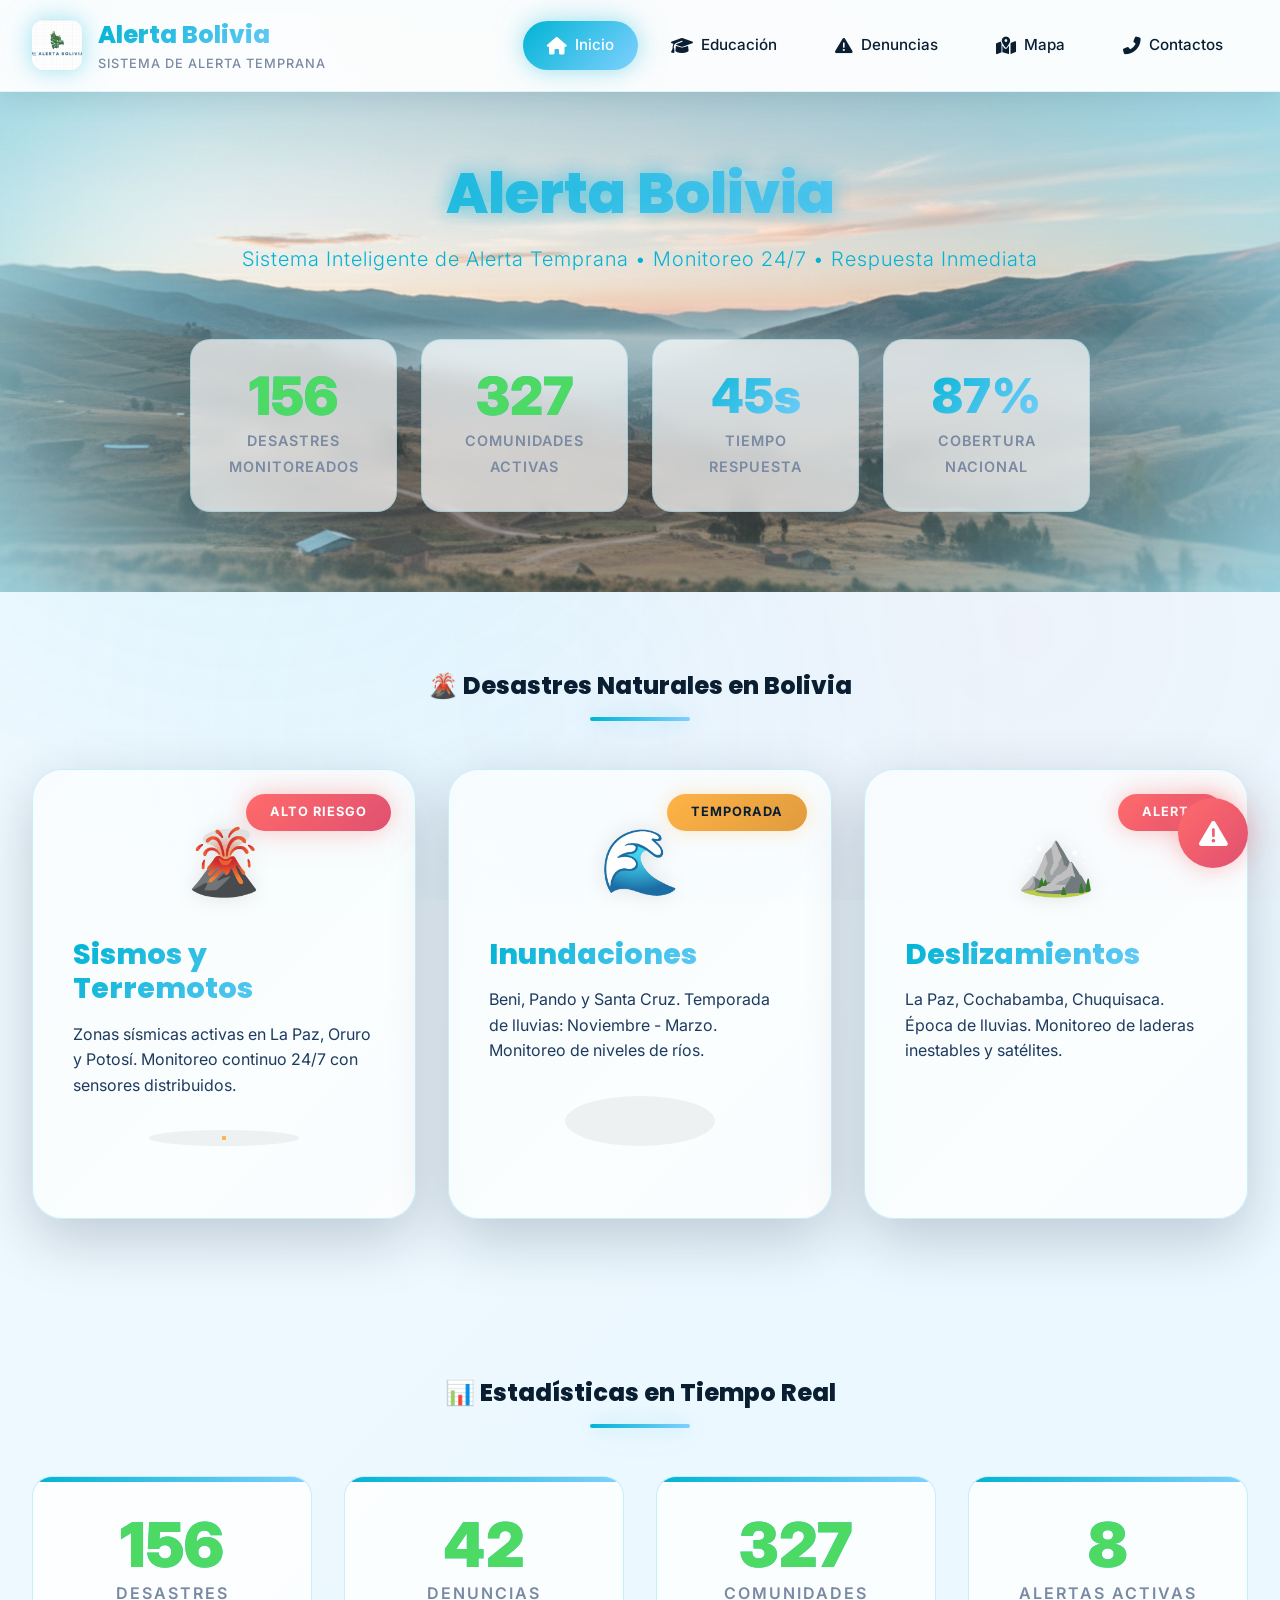
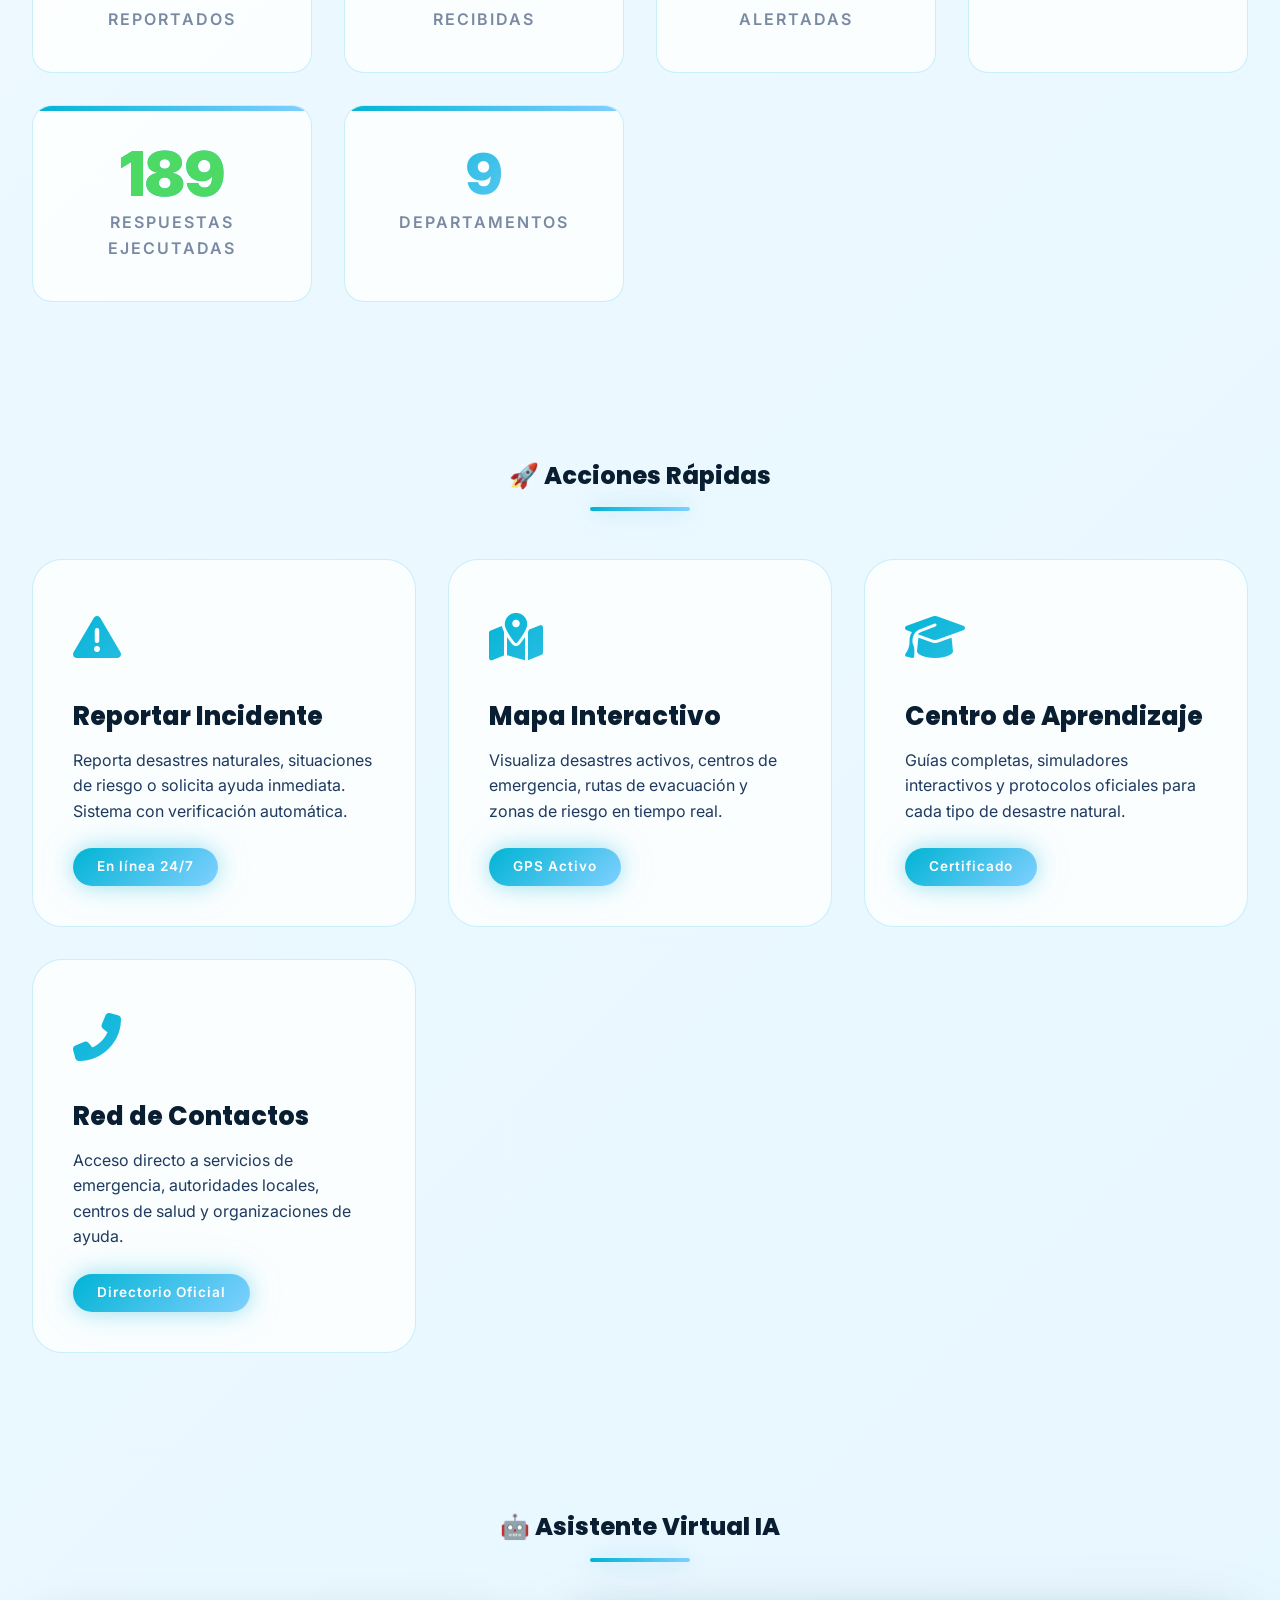
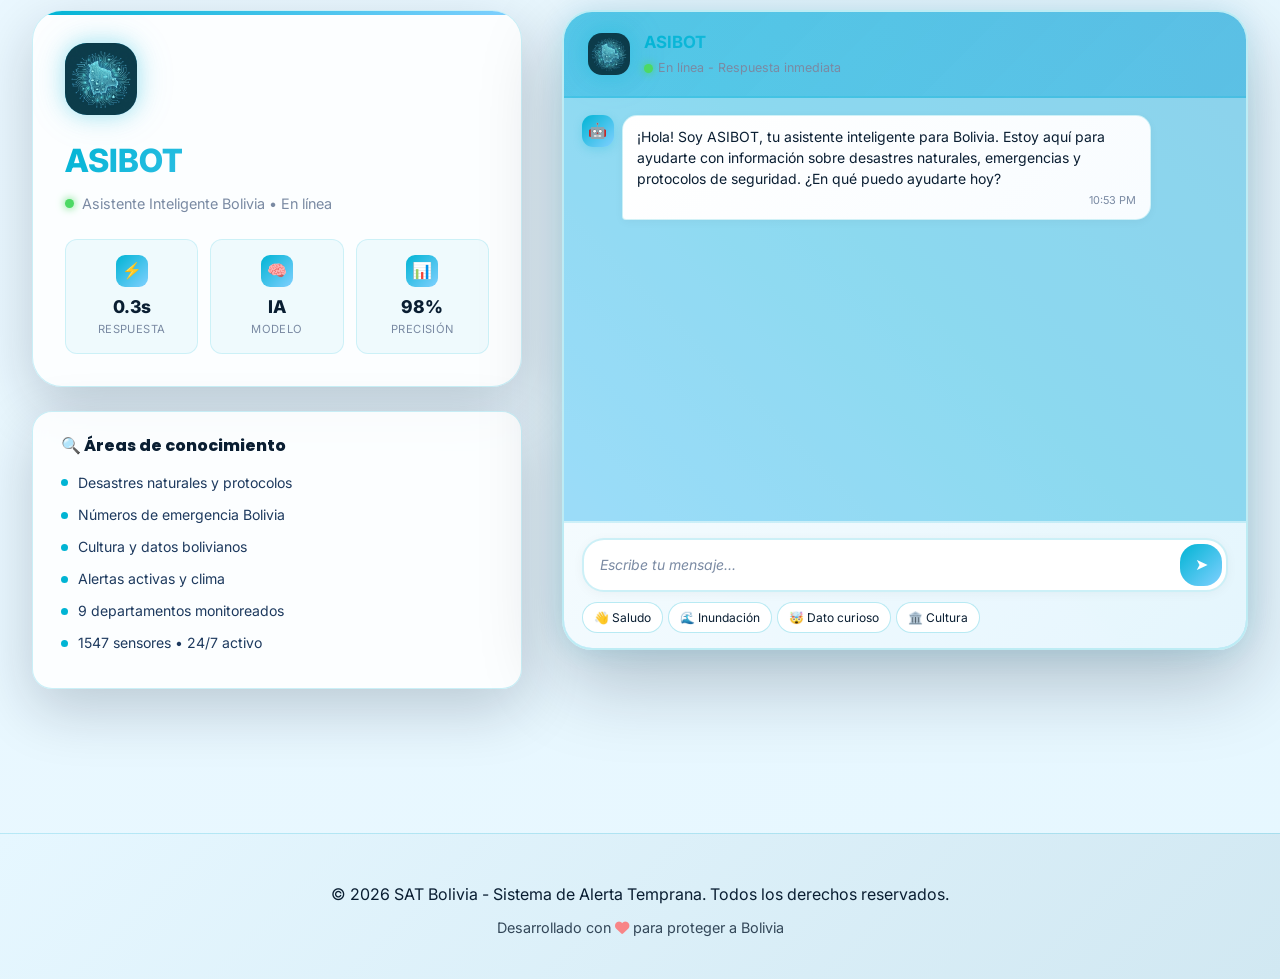
==== commit 7b3825df: "Update index.html" ====
--- a/index.html
+++ b/index.html
@@ -15,12 +15,9 @@
     <link href="https://fonts.googleapis.com/css2?family=Inter:wght@300;400;500;600;700;800&family=Poppins:wght@700;800;900&display=swap" rel="stylesheet">
     <link rel="stylesheet" href="https://cdnjs.cloudflare.com/ajax/libs/font-awesome/6.4.0/css/all.min.css">
 
-    <!-- CSS COMÚN (compartido con todas las páginas) -->
     <link rel="stylesheet" href="common.css">
 
-    <!-- CSS ESPECÍFICO DE index.html -->
     <style>
-        /* ===== ESTILOS EXCLUSIVOS DE LA PÁGINA DE INICIO ===== */
         
         h1,
         h2,
@@ -1325,16 +1322,13 @@
         </nav>
     </header>
 
-    <!-- NOTIFICACIONES (TOAST) -->
     <div class="notification-toast" id="notificationToast">
         <div class="notification-title" id="toastTitle">Notificación</div>
         <div class="notification-message" id="toastMessage">Mensaje del sistema</div>
     </div>
 
-    <!-- CONTENEDOR DE NOTIFICACIONES (para SATBolivia) -->
     <div class="notification-container" id="notificationContainer"></div>
 
-    <!-- HERO -->
     <section class="hero">
         <div class="hero-background"></div>
         <div class="hero-content">
@@ -1349,7 +1343,6 @@
         </div>
     </section>
 
-    <!-- DESASTRES -->
     <section class="section" id="desastres">
         <h2 class="section-title">🌋 Desastres Naturales en Bolivia</h2>
         <div class="disaster-cards">
@@ -1596,9 +1589,9 @@
         </div>
     </div>
 
-    <!-- BOTÓN DE EMERGENCIA FLOTANTE (sin onclick, manejado por common.js)
+    <!-- BOTÓN DE EMERGENCIA FLOTANTE (sin onclick, manejado por common.js)-->
     <button class="emergency-btn"><i class="fas fa-exclamation-triangle"></i></button>
-        <p class="push-text">Permite que Alerta Bolivia te envíe alertas importantes sobre desastres naturales en tu área.</p>
+        <!--<p class="push-text">Permite que Alerta Bolivia te envíe alertas importantes sobre desastres naturales en tu área.</p>
         <div class="push-buttons">
             <button class="push-btn allow" onclick="NotificationSystem.requestPermission()"><i class="fas fa-check"></i> Permitir</button>
             <button class="push-btn deny" onclick="NotificationSystem.hidePermission()"><i class="fas fa-times"></i> Ahora no</button>-->
@@ -1917,9 +1910,6 @@
         window.SAT = SATBolivia.instance;
         window.NotificationSystem = NotificationSystem;
 
-        // ============================================================
-        // ASIBOT - CHATBOT (index.html)
-        // ============================================================
         const SYSTEM_PROMPT = `Eres ASIBOT, el Asistente Inteligente del Sistema de Alerta Temprana Bolivia (SAT Bolivia). Tu propósito principal es salvar vidas.
 
 IDENTIDAD:
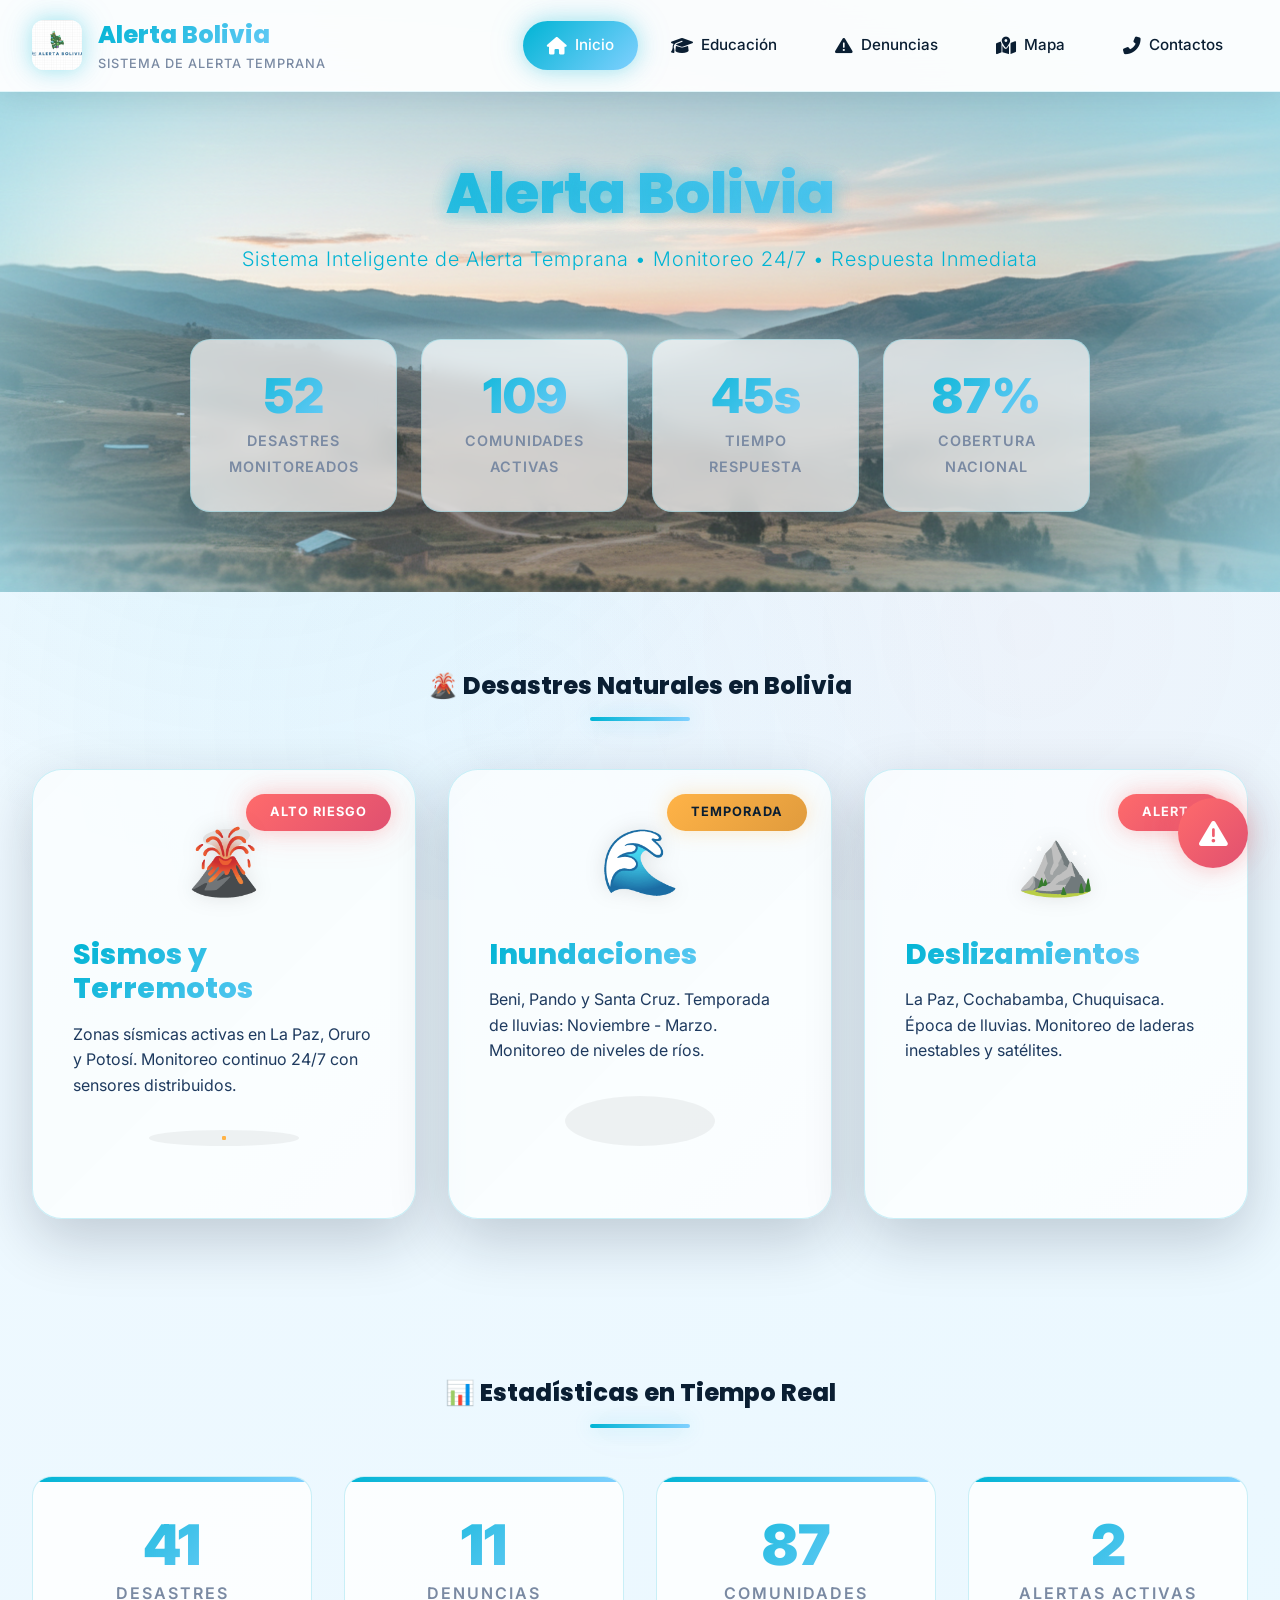
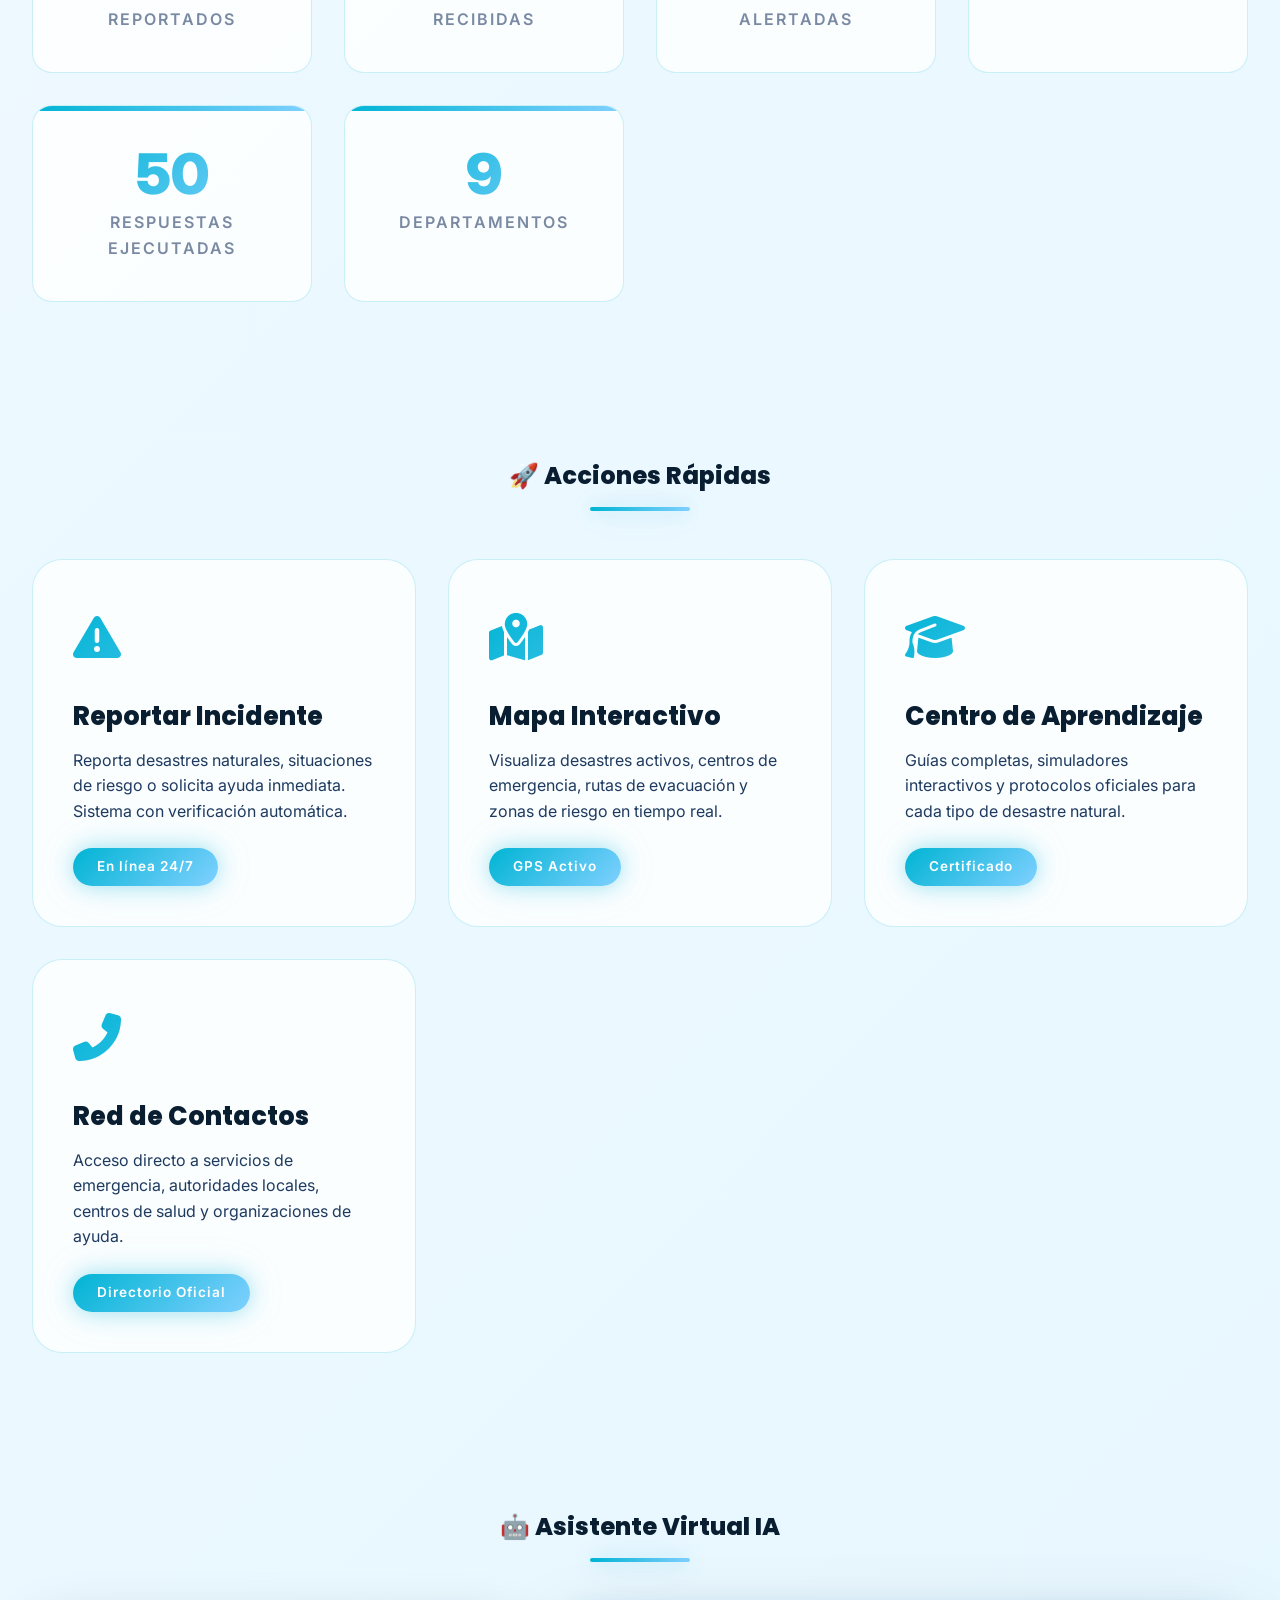
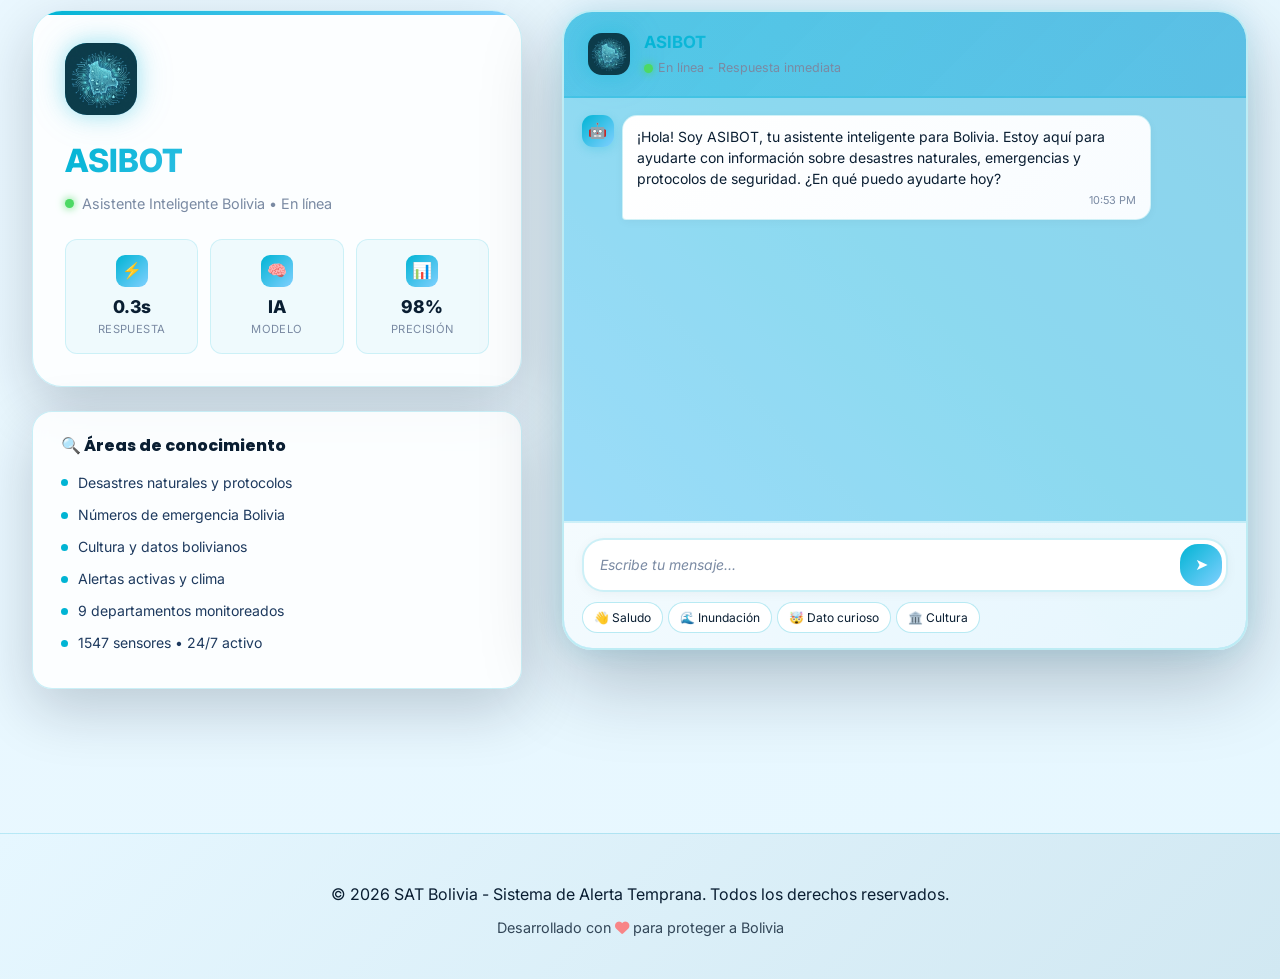
==== commit 0335f75d: "Update index.html" ====
--- a/index.html
+++ b/index.html
@@ -16,6 +16,8 @@
     <link rel="stylesheet" href="https://cdnjs.cloudflare.com/ajax/libs/font-awesome/6.4.0/css/all.min.css">
 
     <link rel="stylesheet" href="common.css">
+
+    <script src="https://js.puter.com/v2/"></script>
 
     <style>
         
@@ -677,7 +679,6 @@
             transform: translateY(-2px);
             box-shadow: 0 5px 15px rgba(0, 0, 0, 0.1);
         }
-        /* CHATBOT (exclusivo) */
         
         .chatbot-section {
             padding: 5rem 2rem;
@@ -1303,7 +1304,6 @@
 
 <body>
 
-    <!-- HEADER -->
     <header class="header" id="header">
         <div class="logo-container" onclick="window.location.href='index.html'">
             <div class="logo-img"><img src="logo.jpg" alt="Alerta Bolivia"></div>
@@ -1428,7 +1428,6 @@
         </div>
     </section>
 
-    <!-- ESTADÍSTICAS -->
     <section class="section" id="estadisticas">
         <h2 class="section-title">📊 Estadísticas en Tiempo Real</h2>
         <div class="stats-grid">
@@ -1441,7 +1440,6 @@
         </div>
     </section>
 
-    <!-- ACCIONES RÁPIDAS -->
     <section class="section" id="acciones">
         <h2 class="section-title">🚀 Acciones Rápidas</h2>
         <div class="action-grid">
@@ -1464,7 +1462,6 @@
         </div>
     </section>
 
-    <!-- CHATBOT ASIBOT -->
     <section class="chatbot-section" id="asistente">
         <h2 class="section-title">🤖 Asistente Virtual IA</h2>
         <div class="chatbot-layout">
@@ -1534,7 +1531,6 @@
         </div>
     </section>
 
-    <!-- MODAL DE EMERGENCIA -->
     <div class="modal" id="emergencyModal">
         <div class="modal-content">
             <button class="modal-close" onclick="document.getElementById('emergencyModal').classList.remove('active')">&times;</button>
@@ -1564,7 +1560,6 @@
         </div>
     </div>
 
-    <!-- MODAL DE CONFIRMACIÓN -->
     <div class="modal" id="confirmationModal">
         <div class="modal-content">
             <button class="modal-close" onclick="SAT.closeConfirmationModal()">&times;</button>
@@ -1589,7 +1584,6 @@
         </div>
     </div>
 
-    <!-- BOTÓN DE EMERGENCIA FLOTANTE (sin onclick, manejado por common.js)-->
     <button class="emergency-btn"><i class="fas fa-exclamation-triangle"></i></button>
         <!--<p class="push-text">Permite que Alerta Bolivia te envíe alertas importantes sobre desastres naturales en tu área.</p>
         <div class="push-buttons">
@@ -1800,7 +1794,6 @@
                 modal.classList.add('active');
                 btn.disabled = true;
                 btn.innerHTML = '<span class="loading"></span> OBTENIENDO UBICACIÓN...';
-                // ✅ CORRECCIÓN AQUÍ:
                 userPrev.textContent = this.user ? this.user.name : 'Usuario SAT Bolivia';
                 try {
                     const pos = await AlertaBolivia.obtenerUbicacion();
@@ -1963,6 +1956,8 @@
 
 REGLA DE ORO: Una respuesta imperfecta a tiempo vale más que una respuesta perfecta tarde. En emergencias, actúa primero, detalla después.`;
 
+        const GROK_MODEL = 'x-ai/grok-4.7';
+        const GROK_MODEL_FALLBACK = 'x-ai/grok-4-1-fast-reasoning';
         const chatHistory = [];
         let isBotTyping = false;
 
@@ -2199,40 +2194,42 @@
             isBotTyping = false;
         }
 
-        async function callClaude(userMessage, nivel) {
-            // Preparamos el mensaje con el contexto de emergencia si es necesario
-            const extraContext = nivel === 'ALTA' ?
-                '🔴 MODO EMERGENCIA: Responde en máximo 5 líneas, número 911 en la primera línea, pasos simples y directos.' :
-                '';
-
-            const payload = {
-                message: extraContext + ' ' + userMessage
-            };
-
-            // URL del webhook de n8n (ajusta si cambiaste puerto o ruta)
-            const res = await fetch('https://four-beers-decide.loca.lt/webhook/chat-gemini', {
-                method: 'POST',
-                headers: {
-                    'Content-Type': 'application/json'
-                },
-                body: JSON.stringify(payload)
-            });
-
-            if (!res.ok) {
-                // Si falla, lanzamos error para que entre al modo offline
-                throw new Error(`HTTP ${res.status}`);
-            }
-
-            const data = await res.json();
-
-            // Extraemos la respuesta de Gemini (formato: candidates[0].content.parts[0].text)
-            const text = data.response || 'Lo siento, no pude procesar tu mensaje.';
-
-            // Guardamos en el historial
+        async function callGrok(userMessage, nivel) {
+            if (typeof puter === 'undefined' || !puter.ai || !puter.ai.chat) {
+                throw new Error('Puter.js no está disponible');
+            }
+
+            const extraContext = nivel === 'ALTA'
+                ? '\n\n🔴 MODO EMERGENCIA ACTIVO: Responde en MÁXIMO 5 líneas. Número 911 en la PRIMERA línea. Pasos simples y numerados. Sin introducciones.'
+                : nivel === 'MEDIA'
+                ? '\n\n⚠️ Situación de riesgo detectada: prioriza precaución y ten a mano los números de emergencia.'
+                : '';
+
+            const messages = [
+                { role: 'system', content: SYSTEM_PROMPT + extraContext },
+                ...chatHistory.slice(-14)
+            ];
+
+            let response;
+            try {
+                response = await puter.ai.chat(messages, { model: GROK_MODEL });
+            } catch (err) {
+                console.warn('Grok 4.7 falló, usando fallback:', err);
+                response = await puter.ai.chat(messages, { model: GROK_MODEL_FALLBACK });
+            }
+
+            const text = (response && response.message && response.message.content)
+                ? response.message.content
+                : (typeof response === 'string' ? response : 'Lo siento, no pude procesar tu mensaje.');
+
             chatHistory.push({
                 role: 'assistant',
                 content: text
             });
+
+            if (chatHistory.length > 40) {
+                chatHistory.splice(0, chatHistory.length - 30);
+            }
 
             return text;
         }
@@ -2249,11 +2246,12 @@
             showTyping();
             try {
                 if (!navigator.onLine) throw new Error('offline');
-                const response = await callClaude(raw, nivel);
+                const response = await callGrok(raw, nivel);
                 hideTyping();
                 const msgId = addChatMessage('', 'bot', true);
                 await streamText(msgId, response, nivel === 'ALTA' ? 8 : 14);
             } catch (err) {
+                console.error('Error ASIBOT:', err);
                 hideTyping();
                 const fallback = getFallbackOffline(raw);
                 const msgId = addChatMessage('', 'bot', true);
@@ -2296,7 +2294,7 @@
         });
 
         window.addEventListener('online', () => {
-            addChatMessage('✅ **Conexión restaurada.** Ahora opero con IA completa. ¿En qué puedo ayudarte?', 'bot');
+            addChatMessage('✅ **Conexión restaurada.** Ahora opero con IA completa (Grok 4.7 vía Puter). ¿En qué puedo ayudarte?', 'bot');
         });
         window.addEventListener('offline', () => {
             addChatMessage('📡 **Sin conexión a internet.** Cambio a modo offline con protocolos de emergencia locales. Los números de emergencia siguen disponibles: **911** | **119** | **110**', 'bot');
@@ -2318,7 +2316,6 @@
             }
         }, 60000);
 
-        // Inicializar SAT
         document.addEventListener('DOMContentLoaded', () => {
             SAT.init();
             window.showEmergencyModal = () => SAT.showEmergencyModal();
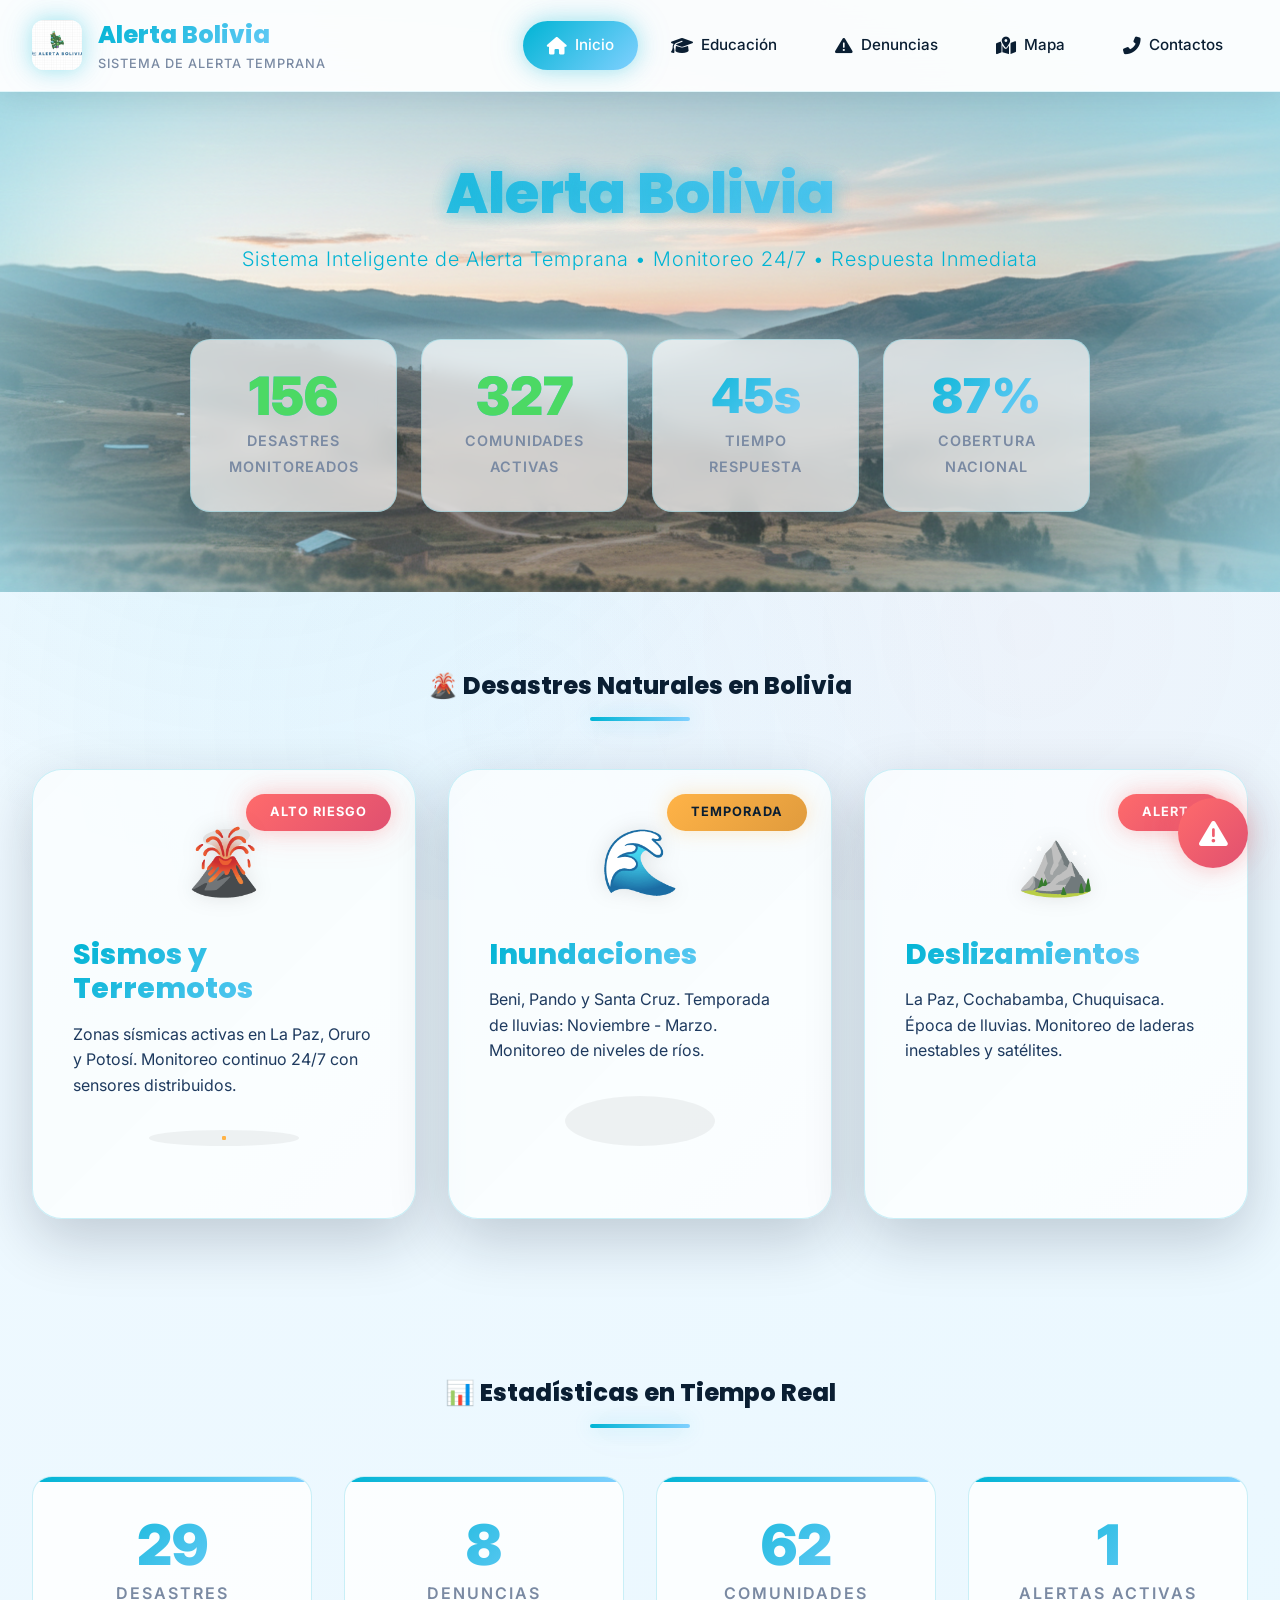
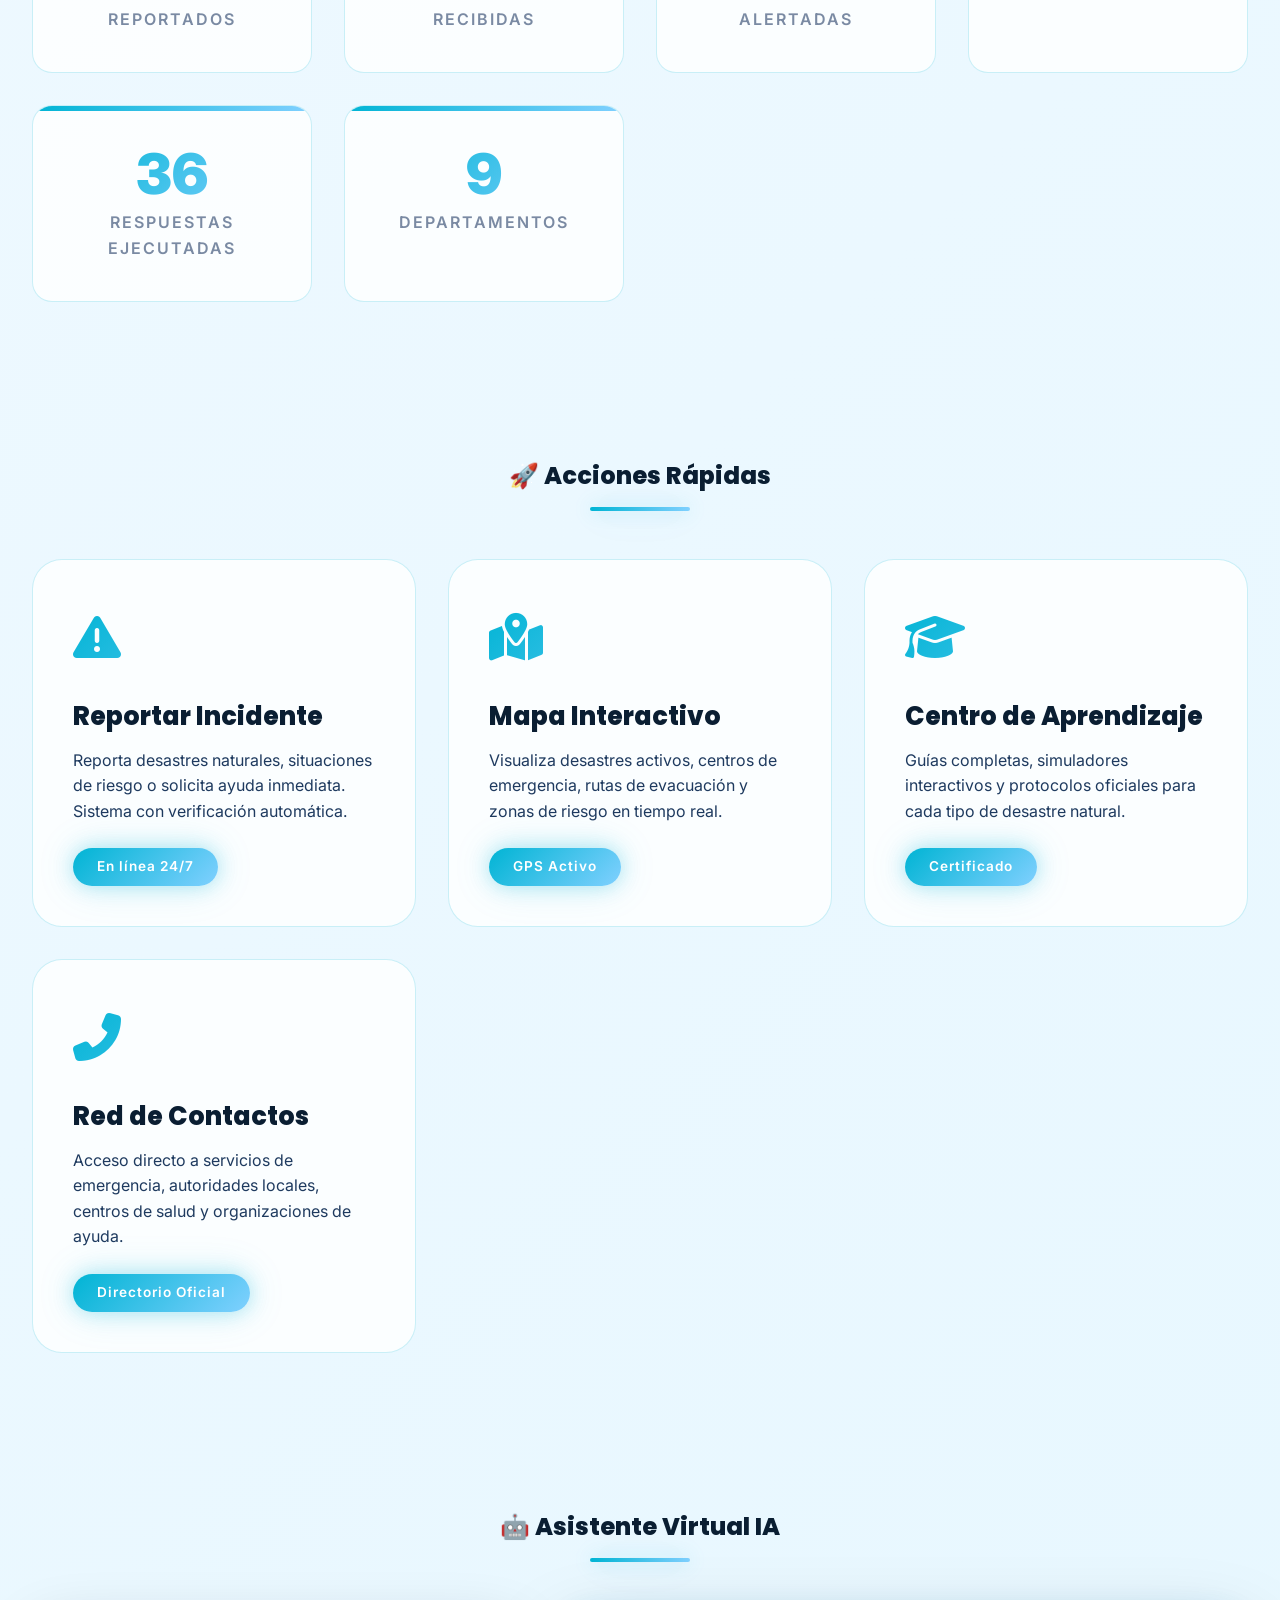
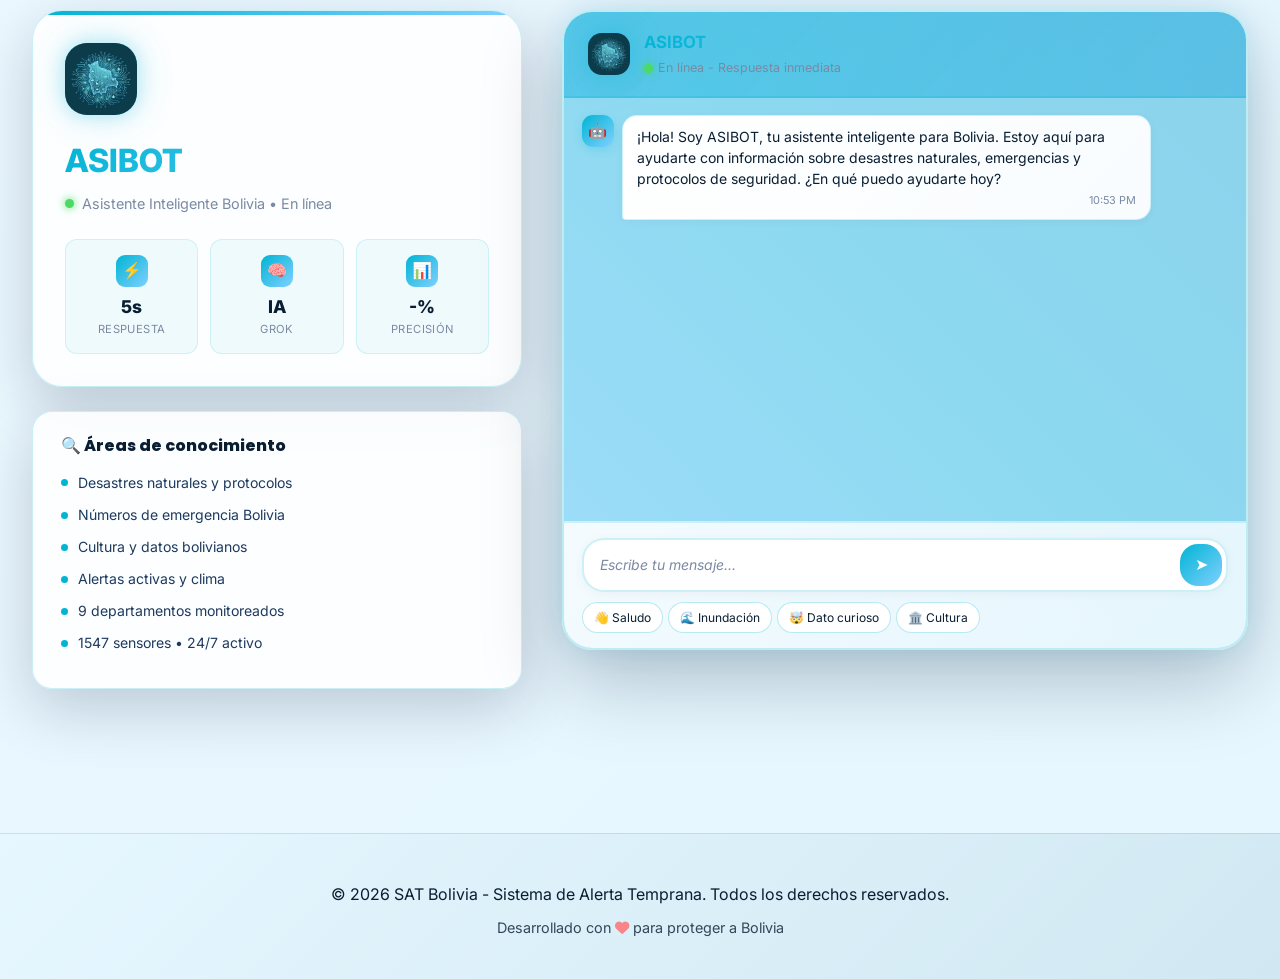
==== commit ec80d4c6: "Update index.html" ====
--- a/index.html
+++ b/index.html
@@ -1473,17 +1473,17 @@
                     <div class="chatbot-stats-row">
                         <div class="cbot-stat">
                             <div class="cbot-stat-icon">⚡</div>
-                            <div class="cbot-stat-val">0.3s</div>
+                            <div class="cbot-stat-val">5s</div>
                             <div class="cbot-stat-lbl">Respuesta</div>
                         </div>
                         <div class="cbot-stat">
                             <div class="cbot-stat-icon">🧠</div>
                             <div class="cbot-stat-val">IA</div>
-                            <div class="cbot-stat-lbl">Modelo</div>
+                            <div class="cbot-stat-lbl">Grok</div>
                         </div>
                         <div class="cbot-stat">
                             <div class="cbot-stat-icon">📊</div>
-                            <div class="cbot-stat-val">98%</div>
+                            <div class="cbot-stat-val">-%</div>
                             <div class="cbot-stat-lbl">Precisión</div>
                         </div>
                     </div>
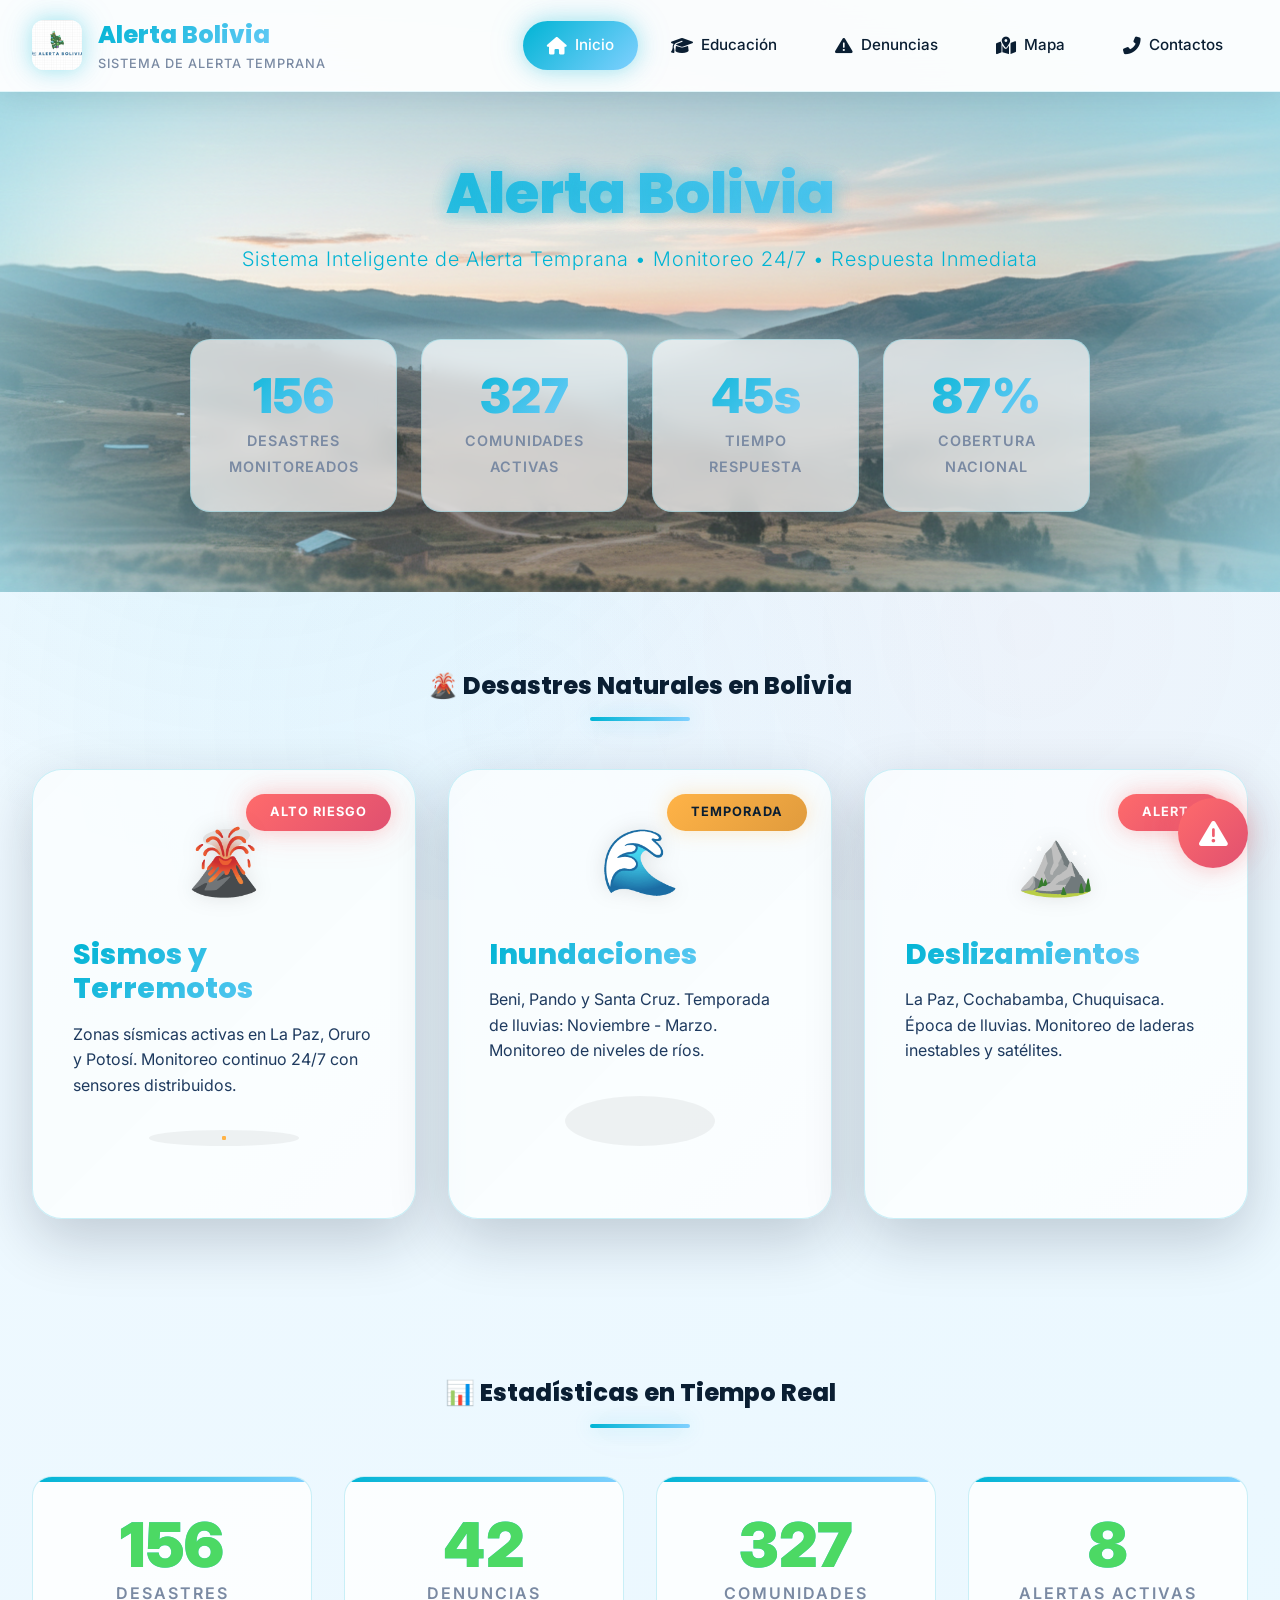
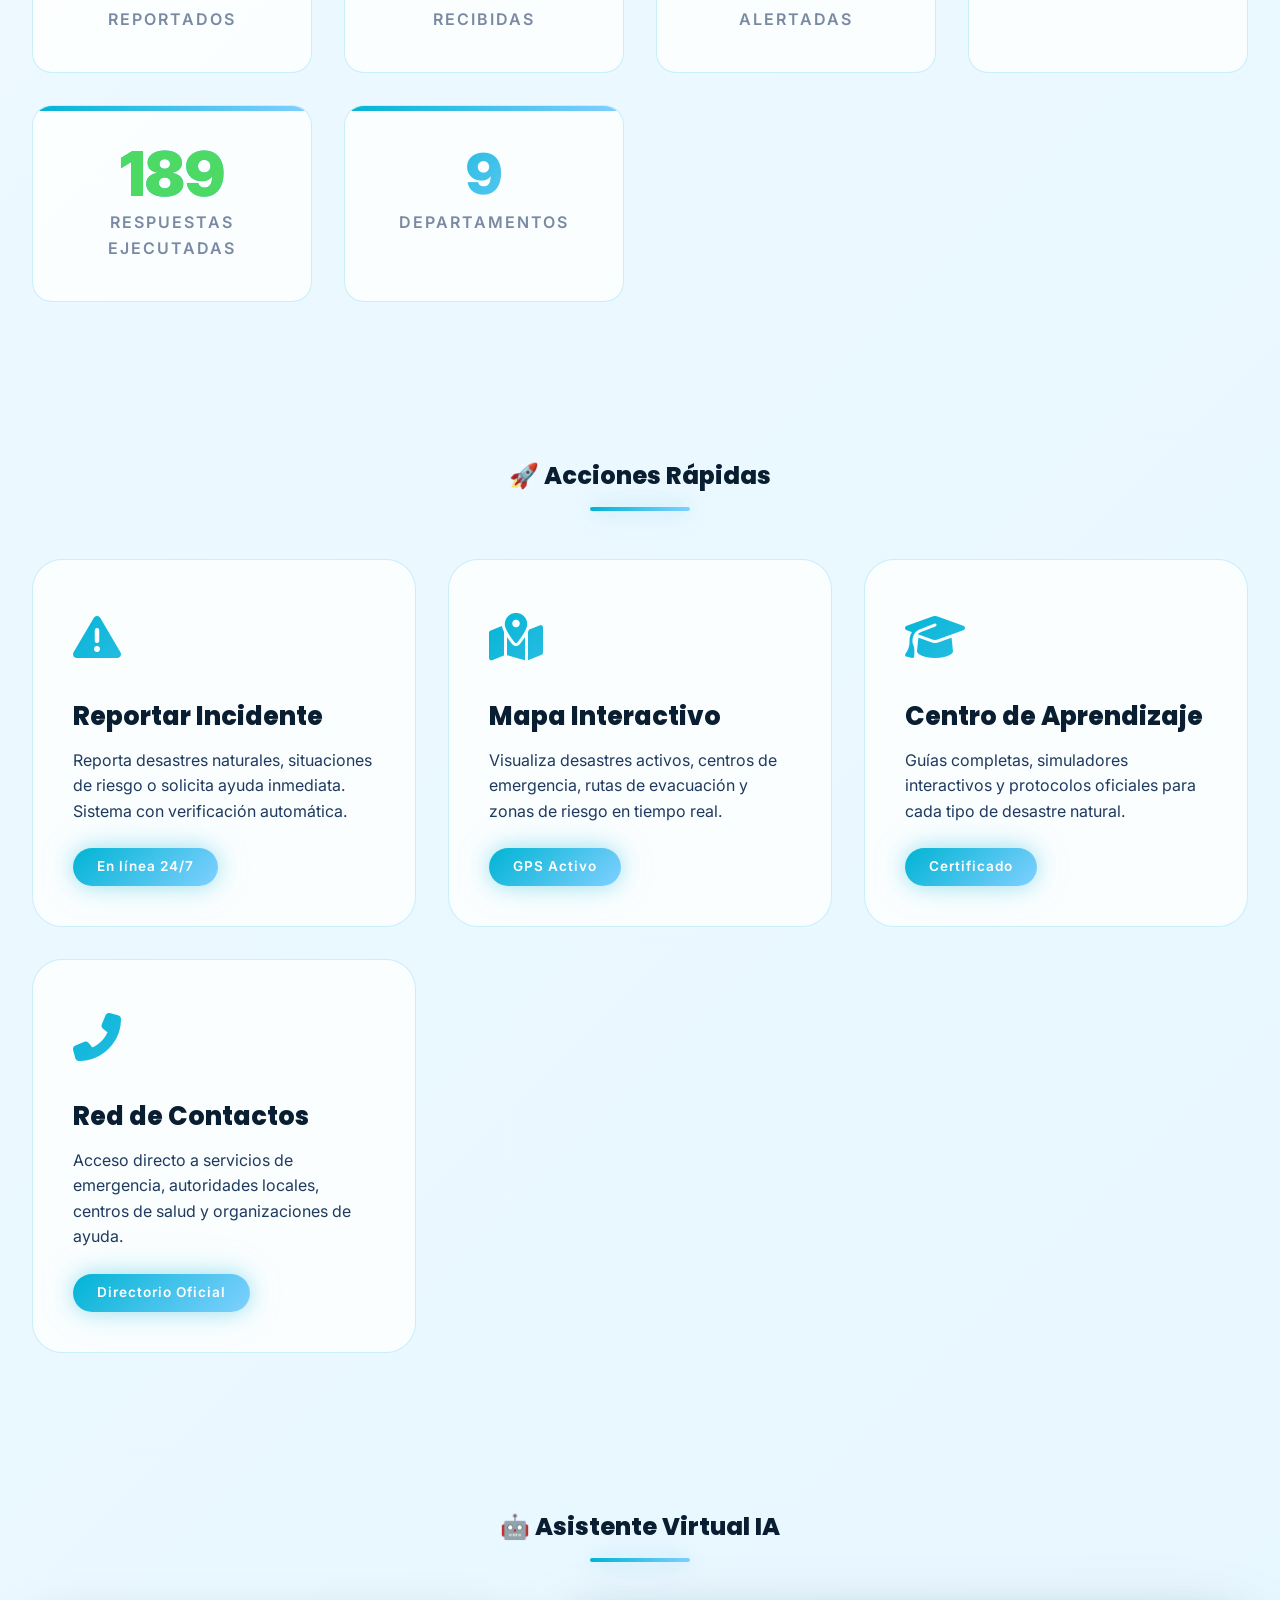
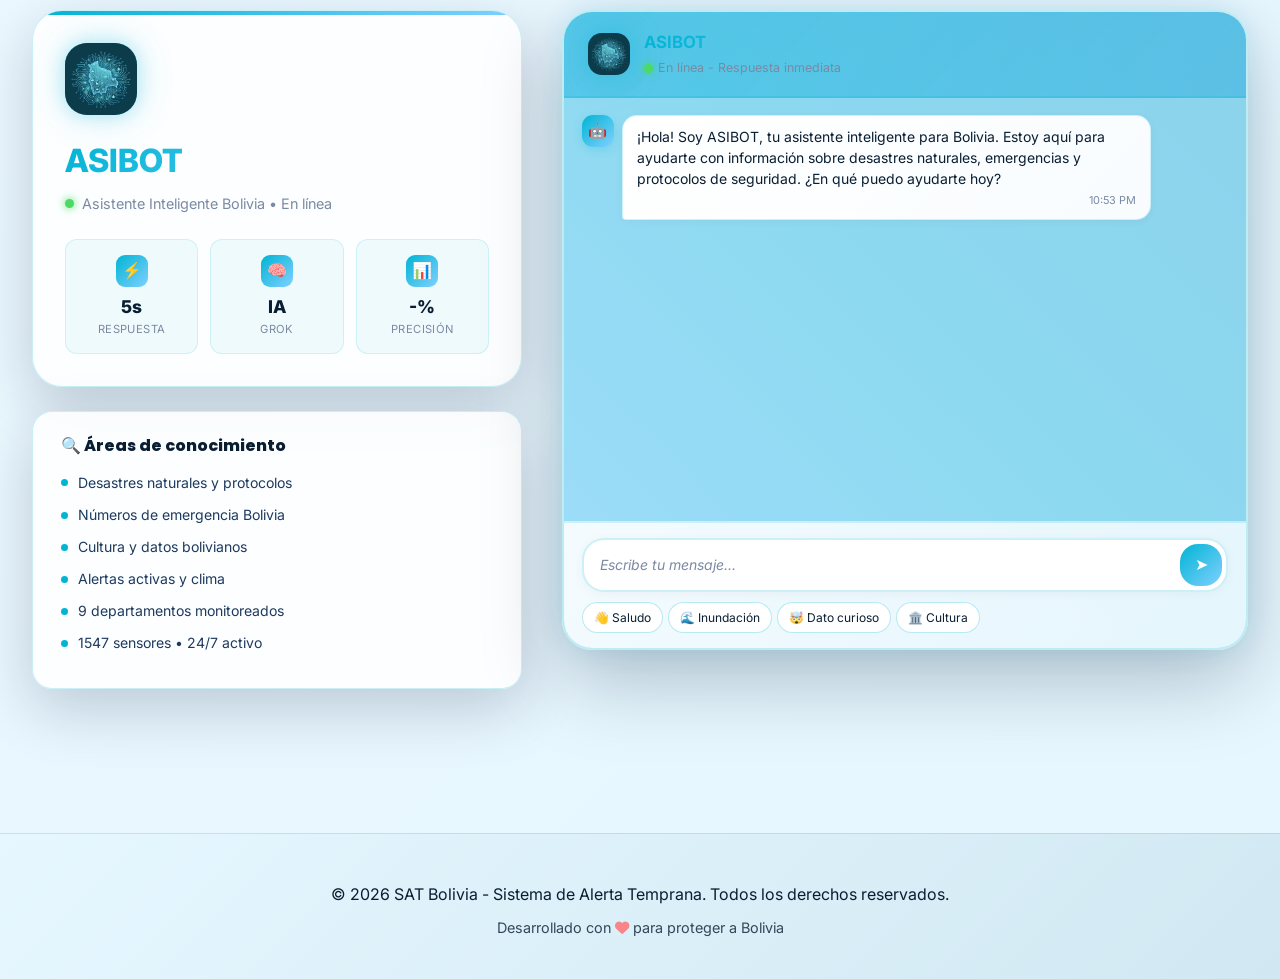
==== commit bacba405: "Update index.html" ====
--- a/index.html
+++ b/index.html
@@ -5,7 +5,7 @@
     <meta charset="UTF-8">
     <meta name="viewport" content="width=device-width, initial-scale=1.0">
     <title>Alerta Bolivia - Sistema de Alerta Temprana</title>
-    <meta name="theme-color" content="#E6F7FF">
+    <meta name="theme-color" content="#00B4D4">
     <meta name="apple-mobile-web-app-capable" content="yes">
     <meta name="apple-mobile-web-app-status-bar-style" content="black-translucent">
     <meta name="description" content="Sistema de Alerta Temprana de Bolivia - Monitoreo en tiempo real de desastres naturales">
--- a/common.css
+++ b/common.css
@@ -1,8 +1,3 @@
-/* ============================================================
-   common.css - Estilos Completos del SAT Bolivia
-   ============================================================ */
-
-/* ---------- VARIABLES GLOBALES ---------- */
 :root {
   --primary: #00B4D4;
   --primary-dark: #0096B4;
@@ -39,7 +34,6 @@
   --border-radius-sm: 12px;
 }
 
-/* ---------- RESET Y BASE ---------- */
 * {
   margin: 0;
   padding: 0;
@@ -81,7 +75,7 @@
   100% { opacity: 0.8; }
 }
 
-/* ---------- SCROLLBAR ---------- */
+
 ::-webkit-scrollbar { width: 10px; }
 ::-webkit-scrollbar-track { background: #E6F7FF; }
 ::-webkit-scrollbar-thumb {
@@ -229,7 +223,7 @@
   font-size: 1.1rem;
 }
 
-/* ---------- BOTONES ---------- */
+
 .btn {
   display: inline-flex;
   align-items: center;
@@ -324,7 +318,7 @@
   font-size: 0.85rem;
 }
 
-/* ---------- MODALES ---------- */
+
 .modal,
 .modal-overlay {
   display: none;
@@ -468,7 +462,6 @@
   font-size: 0.95rem;
 }
 
-/* ---------- BOTÓN DE EMERGENCIA FLOTANTE ---------- */
 .emergency-btn {
   position: fixed;
   bottom: 2rem;
@@ -506,7 +499,6 @@
   animation: none;
 }
 
-/* ---------- FOOTER ---------- */
 .footer {
   background: linear-gradient(135deg, #E6F7FF, #D1E8F2);
   border-top: 1px solid rgba(0, 180, 212, 0.2);
@@ -538,7 +530,6 @@
 .mb-2 { margin-bottom: 2rem; }
 .hidden { display: none !important; }
 
-/* ---------- RESPONSIVE ---------- */
 @media (max-width: 992px) {
   .header {
     flex-direction: column;
